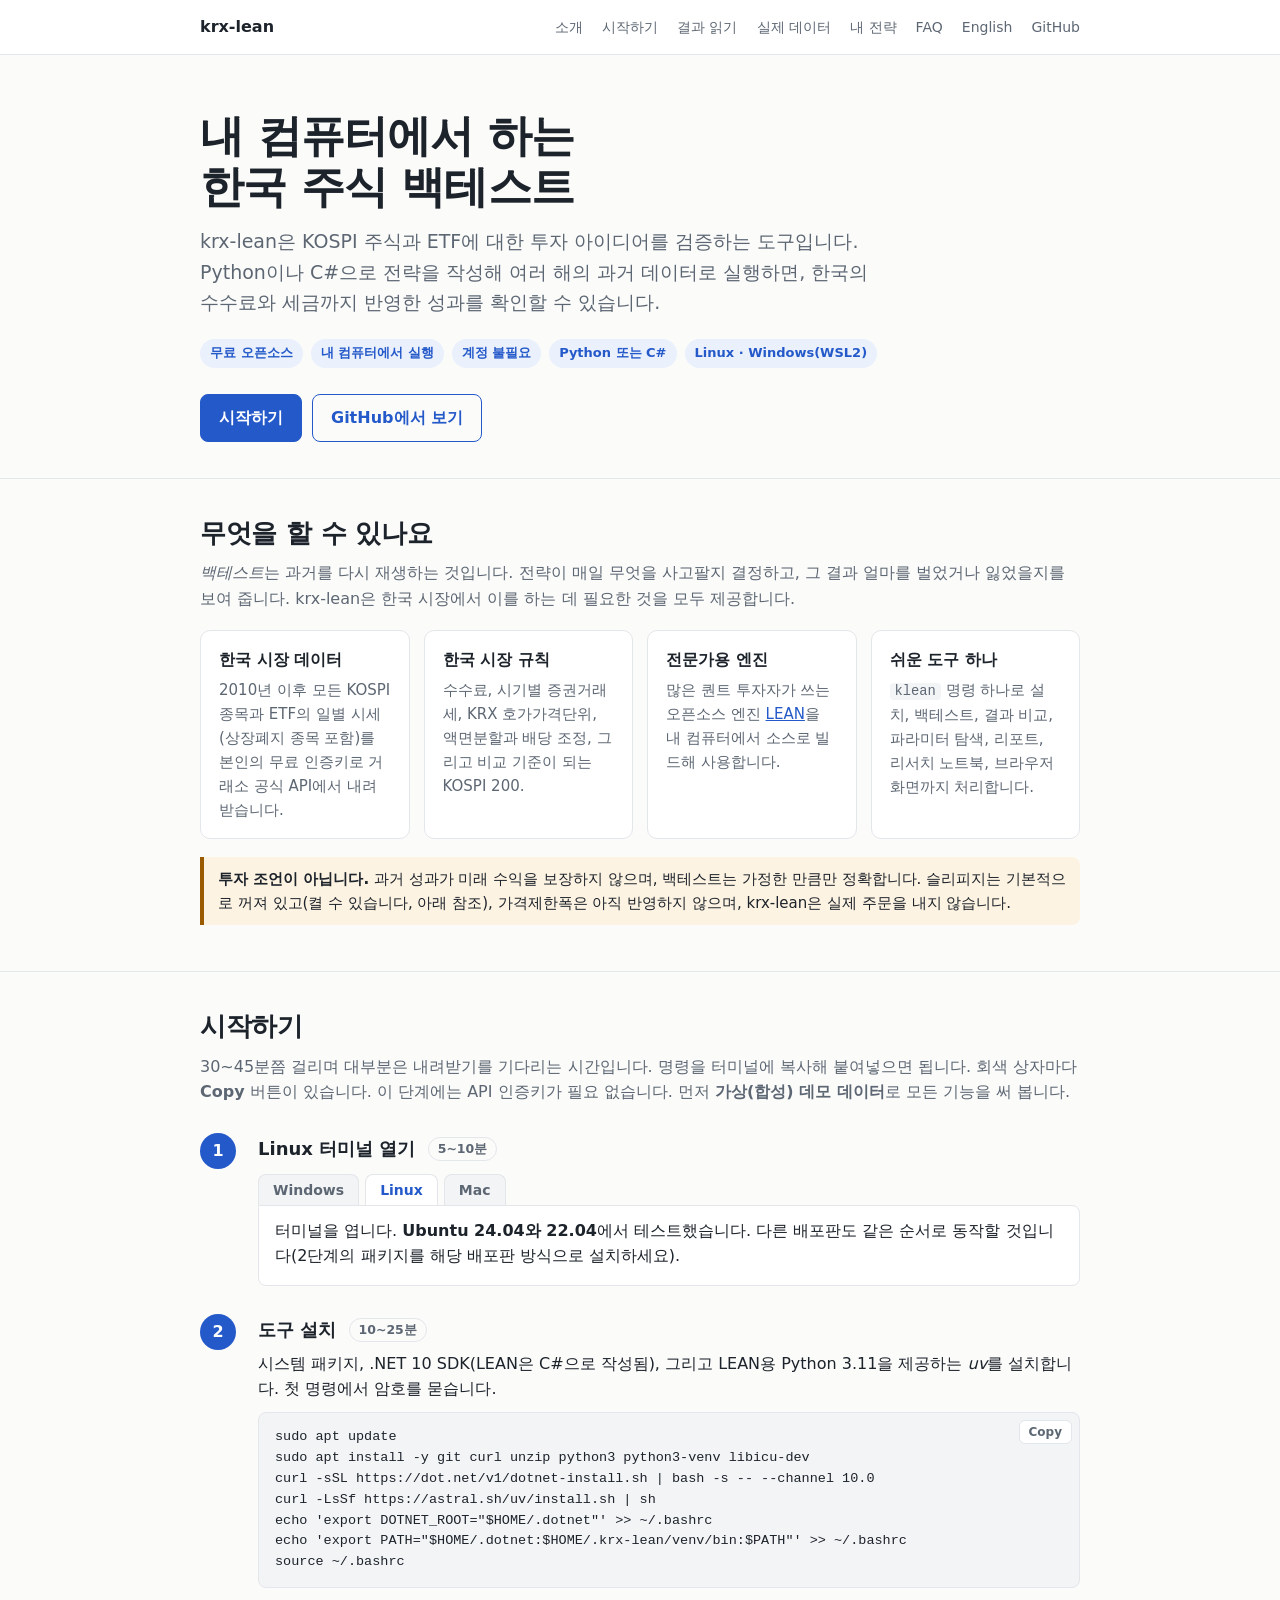
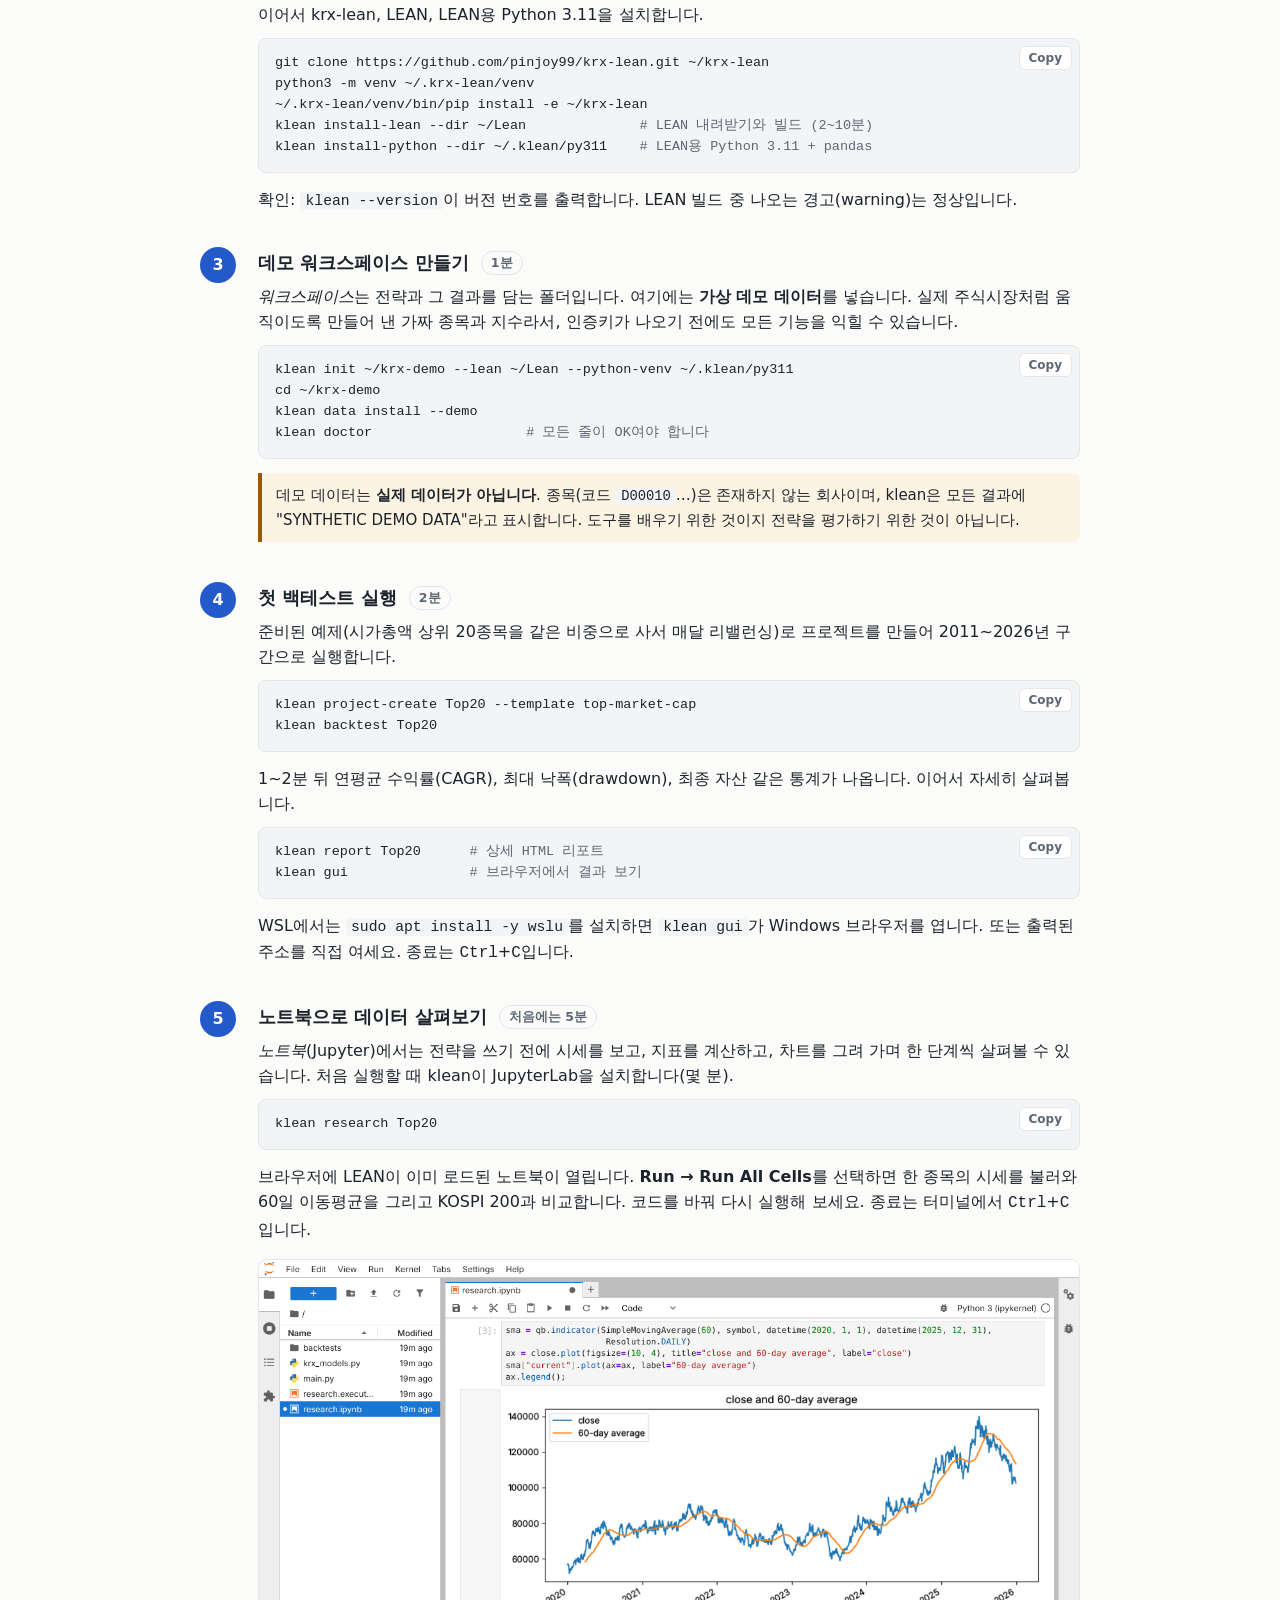
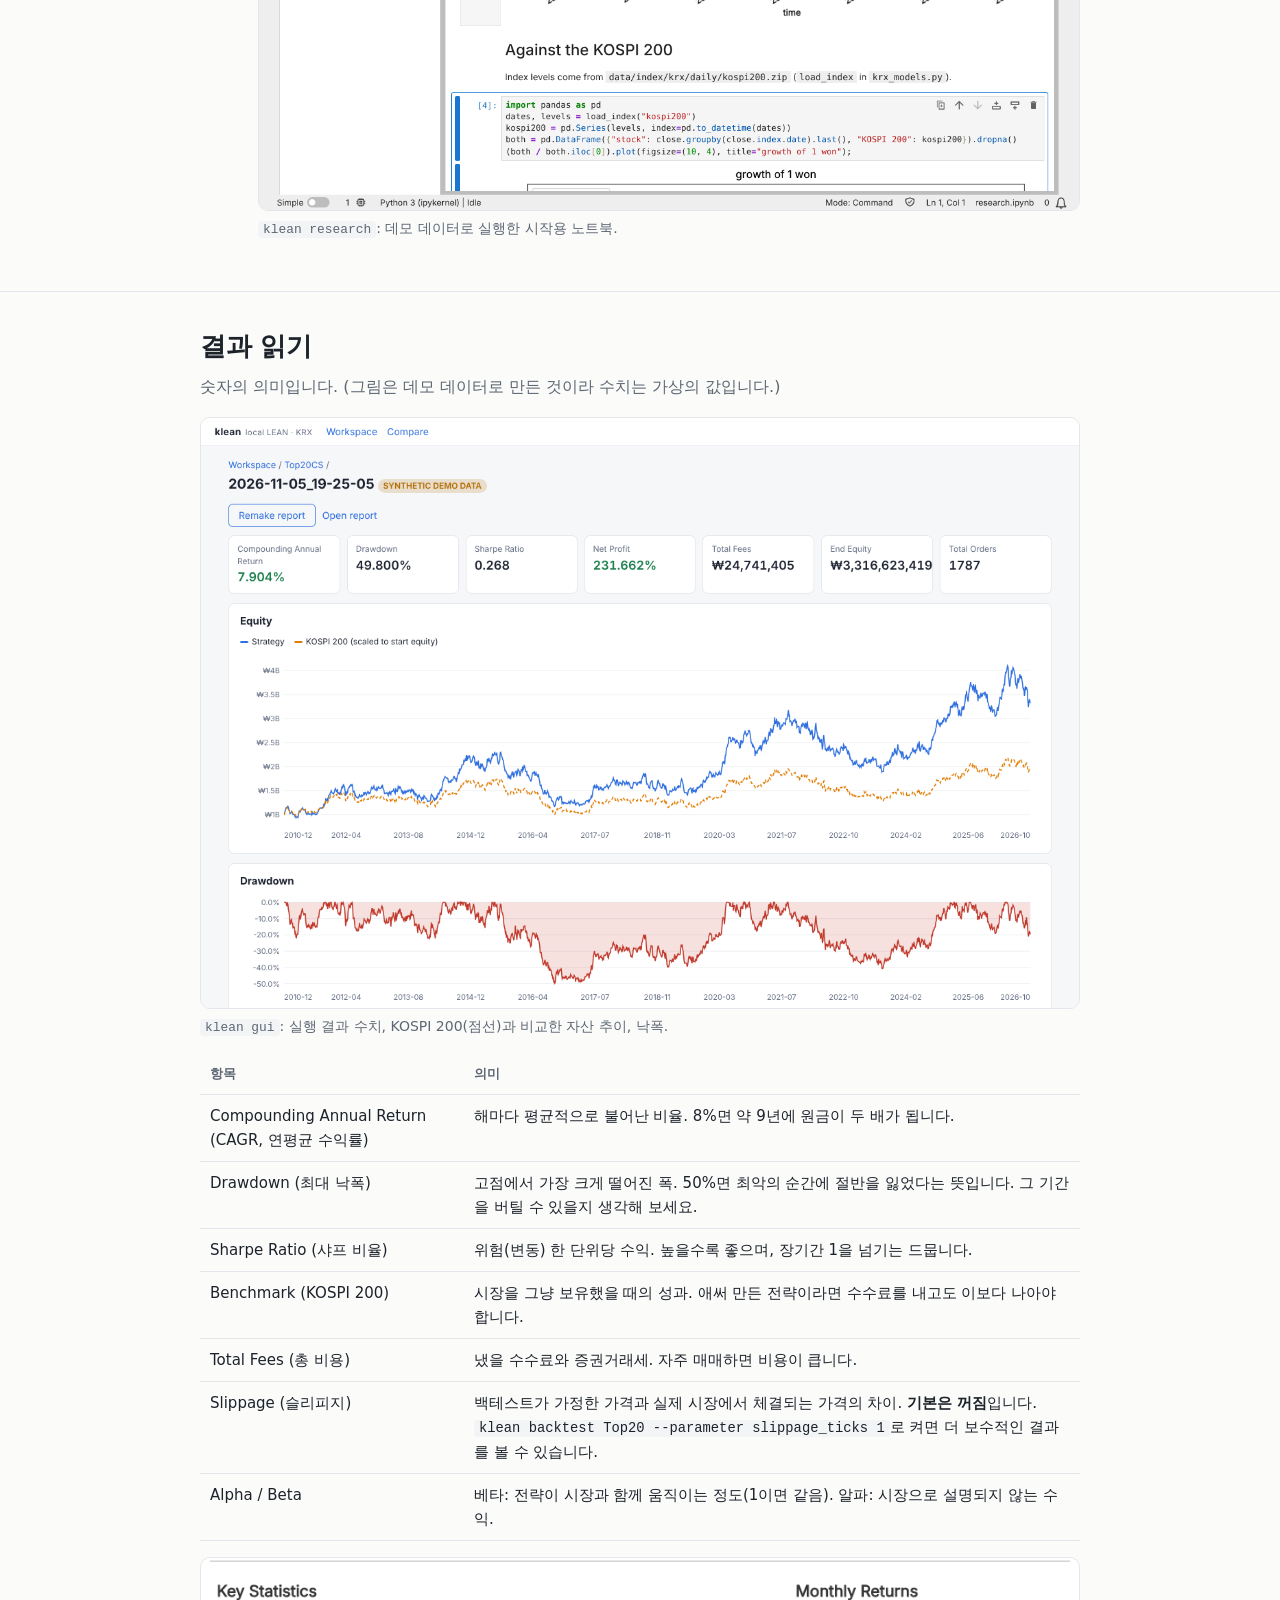
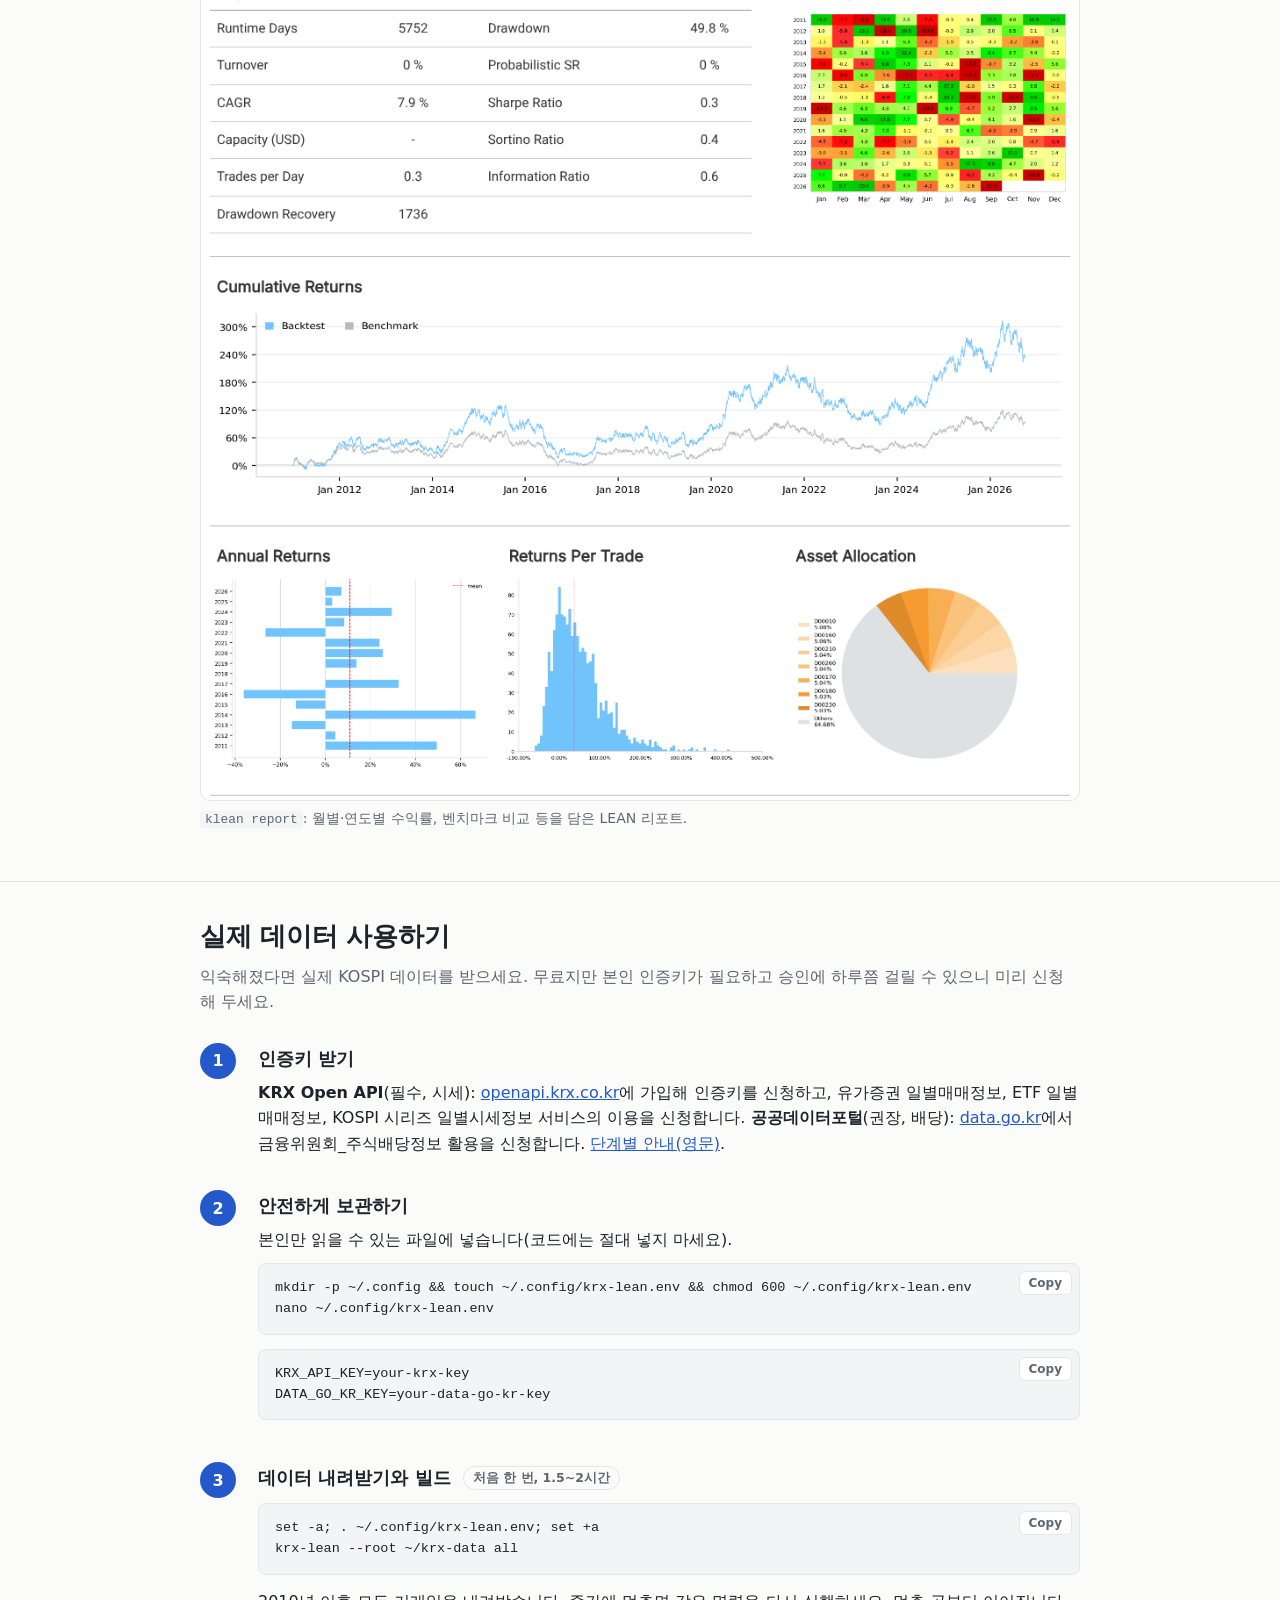
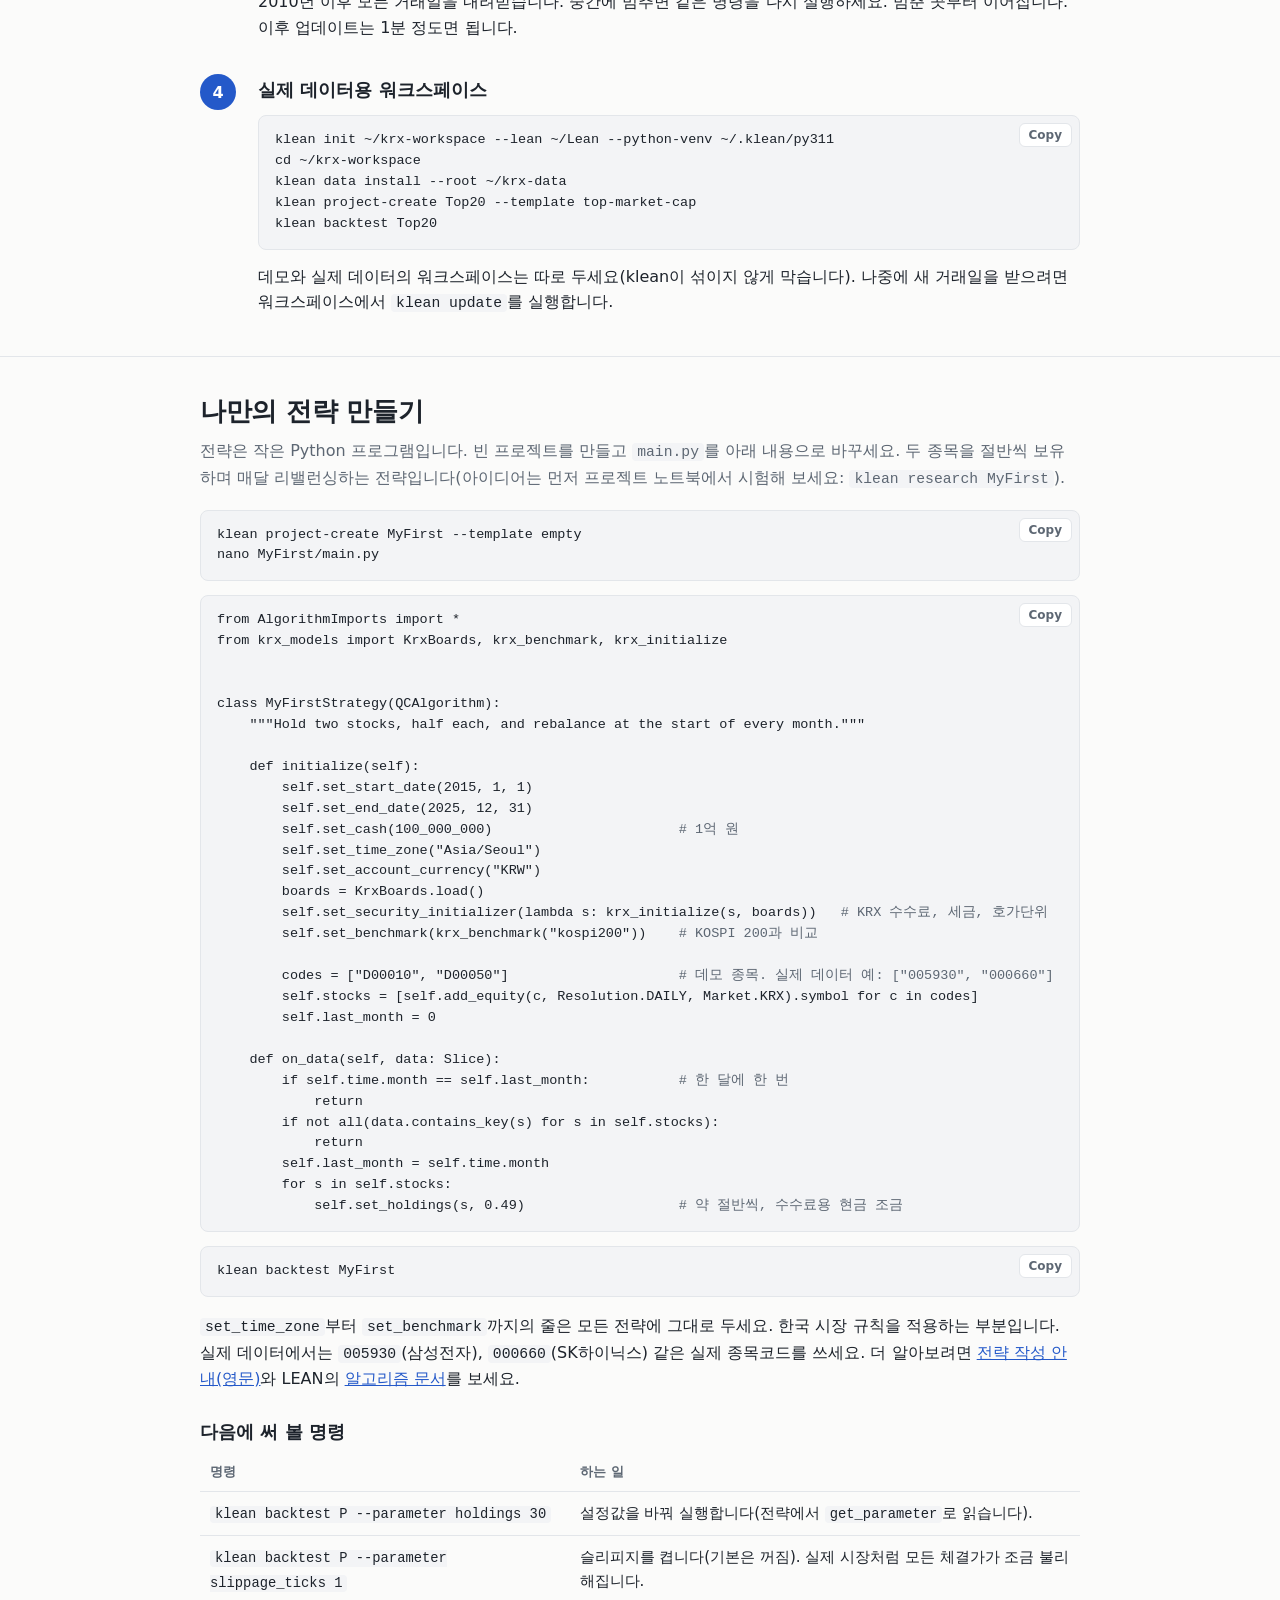
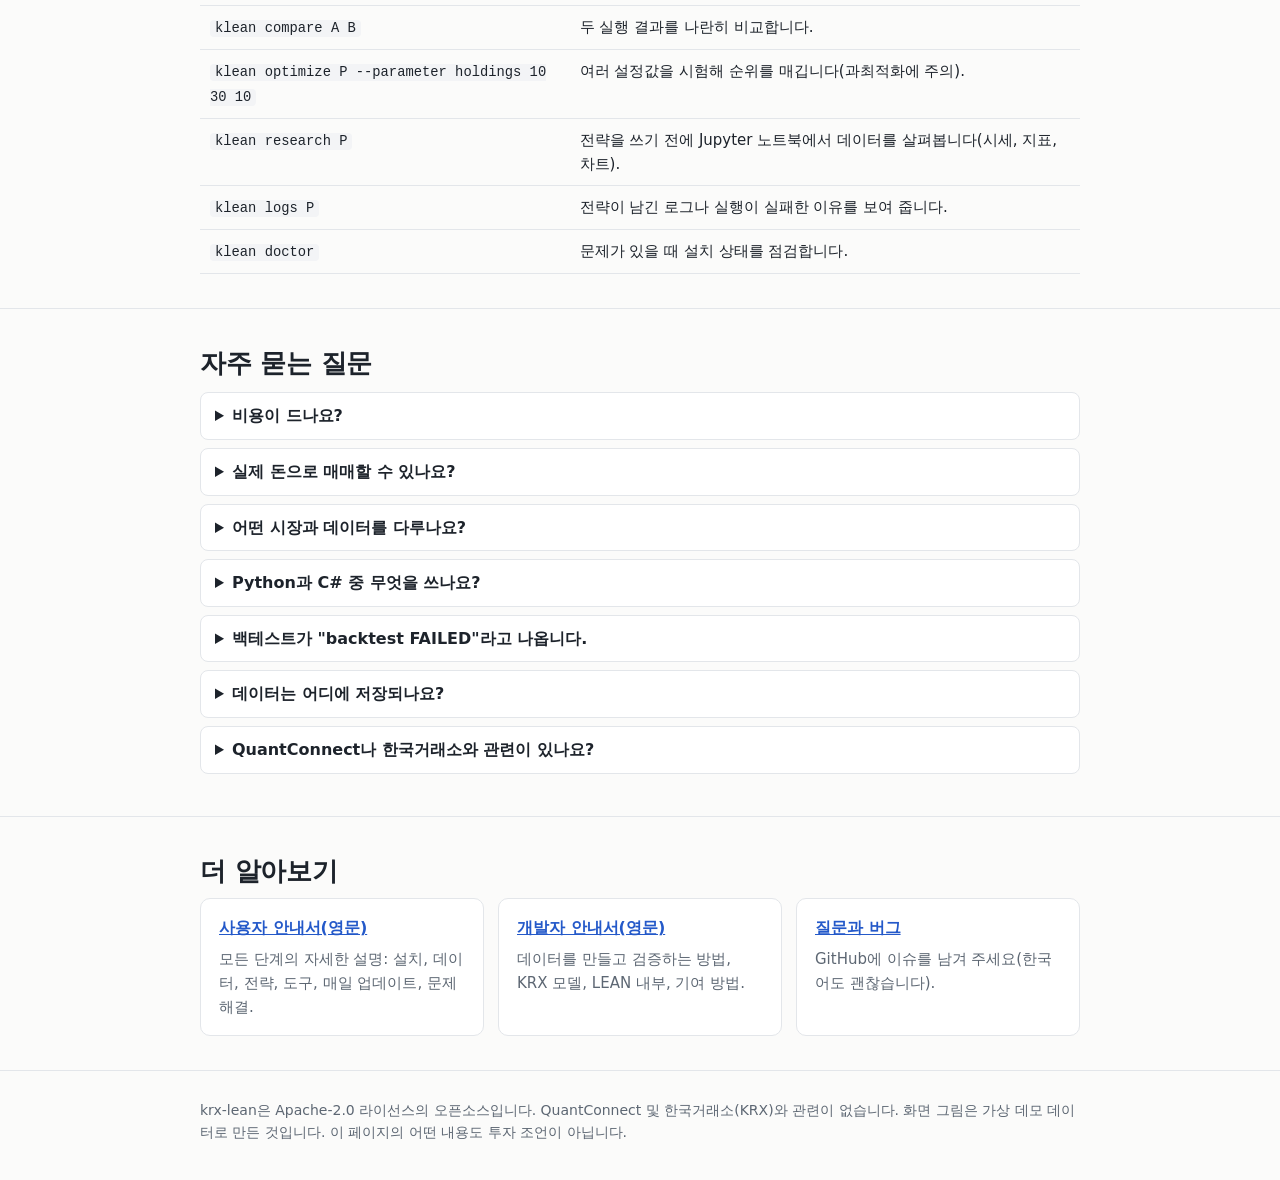
==== docs/ko/index.html @ d471e74b "0.0.8: macOS in CI, project files, Korean beginner page, docs - Tests resolve temp paths and don't r" ====
<!doctype html>
<html lang="ko">
<head>
<meta charset="utf-8">
<meta name="viewport" content="width=device-width, initial-scale=1">
<title>krx-lean · 내 컴퓨터에서 하는 한국 주식 백테스트</title>
<link rel="icon" href="data:image/svg+xml,%3Csvg xmlns='http://www.w3.org/2000/svg' viewBox='0 0 32 32'%3E%3Crect width='32' height='32' rx='7' fill='%232459c9'/%3E%3Cpath d='M7 22l6-7 5 4 7-9' stroke='white' stroke-width='3' fill='none' stroke-linecap='round' stroke-linejoin='round'/%3E%3C/svg%3E">
<meta name="description" content="krx-lean 초보자 안내: 오픈소스 LEAN 엔진으로 KOSPI 주식과 ETF 전략을 Python 또는 C#으로, 내 컴퓨터에서 무료로 백테스트합니다.">
<style>
:root {
  --bg: #fbfbfa; --panel: #ffffff; --ink: #1d232b; --muted: #5d6773; --line: #e3e6ea;
  --accent: #2459c9; --accent-soft: #eaf0fc; --code-bg: #f3f4f6; --warn: #9a5b00; --warn-soft: #fdf3e2;
  --good: #1a7f4b; --radius: 10px;
  --mono: ui-monospace, SFMono-Regular, Menlo, Consolas, "Liberation Mono", monospace;
}
@media (prefers-color-scheme: dark) {
  :root {
    --bg: #14171b; --panel: #1b1f24; --ink: #e6e9ed; --muted: #a0a9b4; --line: #2c323a;
    --accent: #7aa2ff; --accent-soft: #1e2a42; --code-bg: #20252c; --warn: #f0b350; --warn-soft: #2e2618;
    --good: #4cc38a;
  }
}
* { box-sizing: border-box; }
html { scroll-behavior: smooth; }
body { margin: 0; background: var(--bg); color: var(--ink);
  font: 16px/1.6 system-ui, -apple-system, "Segoe UI", Roboto, "Noto Sans KR", sans-serif; }
a { color: var(--accent); }
.wrap { max-width: 920px; margin: 0 auto; padding: 0 20px; }
header.top { border-bottom: 1px solid var(--line); background: var(--panel); position: sticky; top: 0; z-index: 5; }
header.top .wrap { display: flex; align-items: center; gap: 18px; height: 54px; overflow-x: auto; white-space: nowrap; }
header.top .brand { font-weight: 700; margin-right: auto; text-decoration: none; color: var(--ink); }
header.top nav a { color: var(--muted); text-decoration: none; font-size: 14px; margin-left: 14px; }
header.top nav a:hover { color: var(--accent); }
.hero { padding-top: 56px; padding-bottom: 36px; }
.hero h1 { font-size: clamp(30px, 5vw, 44px); line-height: 1.15; margin: 0 0 14px; letter-spacing: -0.02em; }
.hero p.lead { font-size: 19px; color: var(--muted); max-width: 680px; margin: 0 0 22px; }
.pills { display: flex; flex-wrap: wrap; gap: 8px; margin-bottom: 26px; }
.pill { font-size: 13px; padding: 4px 10px; border-radius: 999px; background: var(--accent-soft); color: var(--accent); font-weight: 600; }
.btns { display: flex; flex-wrap: wrap; gap: 10px; }
.btn { display: inline-block; padding: 10px 18px; border-radius: 8px; font-weight: 600; text-decoration: none; border: 1px solid var(--accent); }
.btn.primary { background: var(--accent); color: #fff; }
.btn.secondary { color: var(--accent); background: transparent; }
section { padding: 34px 0; border-top: 1px solid var(--line); }
section, .hero { scroll-margin-top: 60px; }
h2 { font-size: 26px; margin: 0 0 6px; letter-spacing: -0.01em; }
h3 { font-size: 18px; margin: 26px 0 6px; }
.sub { color: var(--muted); margin: 0 0 18px; }
.grid { display: grid; grid-template-columns: repeat(auto-fit, minmax(200px, 1fr)); gap: 14px; }
.card { background: var(--panel); border: 1px solid var(--line); border-radius: var(--radius); padding: 16px 18px; }
.card h3 { margin: 0 0 6px; font-size: 16px; }
.card p { margin: 0; color: var(--muted); font-size: 15px; }
.step { display: grid; grid-template-columns: 44px 1fr; gap: 14px; margin-top: 26px; }
.step .num { width: 36px; height: 36px; border-radius: 50%; background: var(--accent); color: #fff; font-weight: 700;
  display: grid; place-items: center; margin-top: 2px; }
.step > div { min-width: 0; }
.step h3 { margin: 4px 0 6px; }
.step p { margin: 6px 0; }
.code { position: relative; margin: 10px 0 14px; }
pre { margin: 0; background: var(--code-bg); border: 1px solid var(--line); border-radius: 8px; padding: 14px 16px;
  overflow-x: auto; font: 13.5px/1.55 var(--mono); }
code { font-family: var(--mono); font-size: 0.92em; background: var(--code-bg); padding: 1px 5px; border-radius: 4px; }
pre code { background: none; padding: 0; font-size: inherit; }
pre .c { color: var(--muted); }
.copy { position: absolute; top: 8px; right: 8px; font: 600 12px system-ui, sans-serif; padding: 4px 9px; border-radius: 6px;
  border: 1px solid var(--line); background: var(--panel); color: var(--muted); cursor: pointer; }
.copy:hover { color: var(--accent); border-color: var(--accent); }
.note { border-left: 4px solid var(--accent); background: var(--accent-soft); padding: 10px 14px; border-radius: 0 8px 8px 0; margin: 12px 0; font-size: 15px; }
.note.warn { border-color: var(--warn); background: var(--warn-soft); }
.time { display: inline-block; font-size: 12.5px; font-weight: 600; color: var(--muted); border: 1px solid var(--line);
  border-radius: 999px; padding: 1px 9px; margin-left: 6px; vertical-align: 2px; }
figure { margin: 16px 0; }
figure img { width: 100%; height: auto; border: 1px solid var(--line); border-radius: var(--radius); display: block; background: #fff; }
figcaption { color: var(--muted); font-size: 14px; margin-top: 6px; }
table { width: 100%; border-collapse: collapse; font-size: 15px; }
td code { overflow-wrap: anywhere; }
th, td { text-align: left; padding: 9px 10px; border-bottom: 1px solid var(--line); vertical-align: top; }
th { color: var(--muted); font-weight: 600; font-size: 13px; text-transform: uppercase; letter-spacing: 0.03em; }
details { background: var(--panel); border: 1px solid var(--line); border-radius: 8px; padding: 10px 14px; margin: 8px 0; }
details summary { cursor: pointer; font-weight: 600; }
details p { margin: 8px 0 2px; color: var(--muted); }
.tabs { display: flex; gap: 6px; margin: 10px 0 0; flex-wrap: wrap; }
.tabs button { font: 600 14px system-ui, sans-serif; padding: 7px 14px; border-radius: 8px 8px 0 0; border: 1px solid var(--line);
  border-bottom: none; background: var(--code-bg); color: var(--muted); cursor: pointer; }
.tabs button[aria-selected="true"] { background: var(--panel); color: var(--accent); }
.tabpanel { border: 1px solid var(--line); border-radius: 0 8px 8px 8px; background: var(--panel); padding: 6px 16px 10px; }
.tabpanel[hidden] { display: none; }
footer { border-top: 1px solid var(--line); padding: 28px 0 40px; color: var(--muted); font-size: 14px; }
@media (max-width: 560px) {
  .step { grid-template-columns: 1fr; gap: 4px; }
  header.top nav a { margin-left: 8px; }
}
</style>
</head>
<body>

<header class="top">
  <div class="wrap">
    <a class="brand" href="#">krx-lean</a>
    <nav>
      <a href="#what">소개</a>
      <a href="#start">시작하기</a>
      <a href="#results">결과 읽기</a>
      <a href="#real-data">실제 데이터</a>
      <a href="#strategy">내 전략</a>
      <a href="#faq">FAQ</a>
      <a href="../" lang="en">English</a>
      <a href="https://github.com/pinjoy99/krx-lean">GitHub</a>
    </nav>
  </div>
</header>

<main>
<div class="hero wrap">
  <h1>내 컴퓨터에서 하는<br>한국 주식 백테스트</h1>
  <p class="lead">krx-lean은 KOSPI 주식과 ETF에 대한 투자 아이디어를 검증하는 도구입니다. Python이나 C#으로 전략을
    작성해 여러 해의 과거 데이터로 실행하면, 한국의 수수료와 세금까지 반영한 성과를 확인할 수 있습니다.</p>
  <div class="pills">
    <span class="pill">무료 오픈소스</span>
    <span class="pill">내 컴퓨터에서 실행</span>
    <span class="pill">계정 불필요</span>
    <span class="pill">Python 또는 C#</span>
    <span class="pill">Linux · Windows(WSL2)</span>
  </div>
  <div class="btns">
    <a class="btn primary" href="#start">시작하기</a>
    <a class="btn secondary" href="https://github.com/pinjoy99/krx-lean">GitHub에서 보기</a>
  </div>
</div>

<section id="what">
  <div class="wrap">
    <h2>무엇을 할 수 있나요</h2>
    <p class="sub"><em>백테스트</em>는 과거를 다시 재생하는 것입니다. 전략이 매일 무엇을 사고팔지 결정하고, 그 결과
      얼마를 벌었거나 잃었을지를 보여 줍니다. krx-lean은 한국 시장에서 이를 하는 데 필요한 것을 모두 제공합니다.</p>
    <div class="grid">
      <div class="card"><h3>한국 시장 데이터</h3><p>2010년 이후 모든 KOSPI 종목과 ETF의 일별 시세(상장폐지 종목 포함)를
        본인의 무료 인증키로 거래소 공식 API에서 내려받습니다.</p></div>
      <div class="card"><h3>한국 시장 규칙</h3><p>수수료, 시기별 증권거래세, KRX 호가가격단위, 액면분할과 배당 조정,
        그리고 비교 기준이 되는 KOSPI 200.</p></div>
      <div class="card"><h3>전문가용 엔진</h3><p>많은 퀀트 투자자가 쓰는 오픈소스 엔진
        <a href="https://github.com/QuantConnect/Lean">LEAN</a>을 내 컴퓨터에서 소스로 빌드해 사용합니다.</p></div>
      <div class="card"><h3>쉬운 도구 하나</h3><p><code>klean</code> 명령 하나로 설치, 백테스트, 결과 비교, 파라미터 탐색,
        리포트, 리서치 노트북, 브라우저 화면까지 처리합니다.</p></div>
    </div>
    <div class="note warn" style="margin-top:18px"><strong>투자 조언이 아닙니다.</strong> 과거 성과가 미래 수익을
      보장하지 않으며, 백테스트는 가정한 만큼만 정확합니다. 슬리피지는 기본적으로 꺼져 있고(켤 수 있습니다, 아래 참조),
      가격제한폭은 아직 반영하지 않으며, krx-lean은 실제 주문을 내지 않습니다.</div>
  </div>
</section>

<section id="start">
  <div class="wrap">
    <h2>시작하기</h2>
    <p class="sub">30~45분쯤 걸리며 대부분은 내려받기를 기다리는 시간입니다. 명령을 터미널에 복사해 붙여넣으면 됩니다.
      회색 상자마다 <strong>Copy</strong> 버튼이 있습니다. 이 단계에는 API 인증키가 필요 없습니다. 먼저
      <strong>가상(합성) 데모 데이터</strong>로 모든 기능을 써 봅니다.</p>

    <div class="step">
      <div class="num">1</div>
      <div>
        <h3>Linux 터미널 열기 <span class="time">5~10분</span></h3>
        <div class="tabs" role="tablist">
          <button role="tab" aria-selected="true" aria-controls="tab-win" id="b-win">Windows</button>
          <button role="tab" aria-selected="false" aria-controls="tab-linux" id="b-linux">Linux</button>
          <button role="tab" aria-selected="false" aria-controls="tab-mac" id="b-mac">Mac</button>
        </div>
        <div class="tabpanel" role="tabpanel" id="tab-win" aria-labelledby="b-win">
          <p>krx-lean은 Linux에서 실행됩니다. Windows 10/11은 <strong>WSL2</strong>로 Windows 안에서 Linux를 실행할 수
            있습니다. <em>PowerShell을 관리자 권한으로</em> 열고(시작 버튼 우클릭 → 터미널(관리자)) 다음을 실행하세요.</p>
          <div class="code"><pre><code>wsl --install -d Ubuntu-24.04</code></pre></div>
          <p>안내에 따라 다시 시작한 뒤 시작 메뉴에서 <strong>Ubuntu</strong>를 열어 사용자 이름과 암호를 정합니다. 이
            창이 아래 모든 단계에서 쓰는 터미널입니다. 파일은 Ubuntu의 홈 폴더(<code>~</code>)에 두세요.
            <code>/mnt/c</code> 아래는 훨씬 느립니다.</p>
        </div>
        <div class="tabpanel" role="tabpanel" id="tab-linux" aria-labelledby="b-linux" hidden>
          <p>터미널을 엽니다. <strong>Ubuntu 24.04와 22.04</strong>에서 테스트했습니다. 다른 배포판도 같은 순서로
            동작할 것입니다(2단계의 패키지를 해당 배포판 방식으로 설치하세요).</p>
        </div>
        <div class="tabpanel" role="tabpanel" id="tab-mac" aria-labelledby="b-mac" hidden>
          <p>Apple Silicon macOS는 <strong>실험적</strong>입니다. 자동 검사는 통과하지만 사람이 직접 따라 해 보지는
            않았습니다. 2단계 대신
            <a href="https://github.com/pinjoy99/krx-lean/blob/main/docs/user/1-install.md#macos">macOS 설치 순서(영문)</a>를
            따른 뒤 3단계부터 이어 가세요. 검증된 환경이 필요하면 Linux나 WSL2가 있는 Windows PC를 이용하세요.</p>
        </div>
      </div>
    </div>

    <div class="step">
      <div class="num">2</div>
      <div>
        <h3>도구 설치 <span class="time">10~25분</span></h3>
        <p>시스템 패키지, .NET 10 SDK(LEAN은 C#으로 작성됨), 그리고 LEAN용 Python 3.11을 제공하는 <em>uv</em>를
          설치합니다. 첫 명령에서 암호를 묻습니다.</p>
        <div class="code"><pre><code>sudo apt update
sudo apt install -y git curl unzip python3 python3-venv libicu-dev
curl -sSL https://dot.net/v1/dotnet-install.sh | bash -s -- --channel 10.0
curl -LsSf https://astral.sh/uv/install.sh | sh
echo 'export DOTNET_ROOT="$HOME/.dotnet"' &gt;&gt; ~/.bashrc
echo 'export PATH="$HOME/.dotnet:$HOME/.krx-lean/venv/bin:$PATH"' &gt;&gt; ~/.bashrc
source ~/.bashrc</code></pre></div>
        <p>이어서 krx-lean, LEAN, LEAN용 Python 3.11을 설치합니다.</p>
        <div class="code"><pre><code>git clone https://github.com/pinjoy99/krx-lean.git ~/krx-lean
python3 -m venv ~/.krx-lean/venv
~/.krx-lean/venv/bin/pip install -e ~/krx-lean
klean install-lean --dir ~/Lean              <span class="c"># LEAN 내려받기와 빌드 (2~10분)</span>
klean install-python --dir ~/.klean/py311    <span class="c"># LEAN용 Python 3.11 + pandas</span></code></pre></div>
        <p>확인: <code>klean --version</code>이 버전 번호를 출력합니다. LEAN 빌드 중 나오는 경고(warning)는 정상입니다.</p>
      </div>
    </div>

    <div class="step">
      <div class="num">3</div>
      <div>
        <h3>데모 워크스페이스 만들기 <span class="time">1분</span></h3>
        <p><em>워크스페이스</em>는 전략과 그 결과를 담는 폴더입니다. 여기에는 <strong>가상 데모 데이터</strong>를
          넣습니다. 실제 주식시장처럼 움직이도록 만들어 낸 가짜 종목과 지수라서, 인증키가 나오기 전에도 모든 기능을
          익힐 수 있습니다.</p>
        <div class="code"><pre><code>klean init ~/krx-demo --lean ~/Lean --python-venv ~/.klean/py311
cd ~/krx-demo
klean data install --demo
klean doctor                   <span class="c"># 모든 줄이 OK여야 합니다</span></code></pre></div>
        <div class="note warn">데모 데이터는 <strong>실제 데이터가 아닙니다</strong>. 종목(코드 <code>D00010</code>…)은
          존재하지 않는 회사이며, klean은 모든 결과에 "SYNTHETIC DEMO DATA"라고 표시합니다. 도구를 배우기 위한
          것이지 전략을 평가하기 위한 것이 아닙니다.</div>
      </div>
    </div>

    <div class="step">
      <div class="num">4</div>
      <div>
        <h3>첫 백테스트 실행 <span class="time">2분</span></h3>
        <p>준비된 예제(시가총액 상위 20종목을 같은 비중으로 사서 매달 리밸런싱)로 프로젝트를 만들어 2011~2026년
          구간으로 실행합니다.</p>
        <div class="code"><pre><code>klean project-create Top20 --template top-market-cap
klean backtest Top20</code></pre></div>
        <p>1~2분 뒤 연평균 수익률(CAGR), 최대 낙폭(drawdown), 최종 자산 같은 통계가 나옵니다. 이어서 자세히 살펴봅니다.</p>
        <div class="code"><pre><code>klean report Top20      <span class="c"># 상세 HTML 리포트</span>
klean gui               <span class="c"># 브라우저에서 결과 보기</span></code></pre></div>
        <p>WSL에서는 <code>sudo apt install -y wslu</code>를 설치하면 <code>klean gui</code>가 Windows 브라우저를 엽니다.
          또는 출력된 주소를 직접 여세요. 종료는 <kbd>Ctrl</kbd>+<kbd>C</kbd>입니다.</p>
      </div>
    </div>

    <div class="step">
      <div class="num">5</div>
      <div>
        <h3>노트북으로 데이터 살펴보기 <span class="time">처음에는 5분</span></h3>
        <p><em>노트북</em>(Jupyter)에서는 전략을 쓰기 전에 시세를 보고, 지표를 계산하고, 차트를 그려 가며 한 단계씩
          살펴볼 수 있습니다. 처음 실행할 때 klean이 JupyterLab을 설치합니다(몇 분).</p>
        <div class="code"><pre><code>klean research Top20</code></pre></div>
        <p>브라우저에 LEAN이 이미 로드된 노트북이 열립니다. <strong>Run → Run All Cells</strong>를 선택하면 한 종목의
          시세를 불러와 60일 이동평균을 그리고 KOSPI 200과 비교합니다. 코드를 바꿔 다시 실행해 보세요. 종료는
          터미널에서 <kbd>Ctrl</kbd>+<kbd>C</kbd>입니다.</p>
        <figure>
          <img src="../assets/research.png" width="1280" height="860" loading="lazy"
               alt="시작용 리서치 노트북이 열린 JupyterLab: 한 종목의 일별 시세와 60일 이동평균을 불러오는 코드와 그 차트">
          <figcaption><code>klean research</code>: 데모 데이터로 실행한 시작용 노트북.</figcaption>
        </figure>
      </div>
    </div>
  </div>
</section>

<section id="results">
  <div class="wrap">
    <h2>결과 읽기</h2>
    <p class="sub">숫자의 의미입니다. (그림은 데모 데이터로 만든 것이라 수치는 가상의 값입니다.)</p>
    <figure>
      <img src="../assets/gui-run.png" width="1280" height="860" loading="lazy"
           alt="klean의 브라우저 화면: 요약 수치, KOSPI 200과 비교한 전략의 자산 곡선, 낙폭 차트">
      <figcaption><code>klean gui</code>: 실행 결과 수치, KOSPI 200(점선)과 비교한 자산 추이, 낙폭.</figcaption>
    </figure>
    <table>
      <tr><th style="width:30%">항목</th><th>의미</th></tr>
      <tr><td>Compounding Annual Return (CAGR, 연평균 수익률)</td><td>해마다 평균적으로 불어난 비율. 8%면 약 9년에 원금이 두 배가 됩니다.</td></tr>
      <tr><td>Drawdown (최대 낙폭)</td><td>고점에서 가장 크게 떨어진 폭. 50%면 최악의 순간에 절반을 잃었다는 뜻입니다. 그 기간을 버틸 수 있을지 생각해 보세요.</td></tr>
      <tr><td>Sharpe Ratio (샤프 비율)</td><td>위험(변동) 한 단위당 수익. 높을수록 좋으며, 장기간 1을 넘기는 드뭅니다.</td></tr>
      <tr><td>Benchmark (KOSPI 200)</td><td>시장을 그냥 보유했을 때의 성과. 애써 만든 전략이라면 수수료를 내고도 이보다 나아야 합니다.</td></tr>
      <tr><td>Total Fees (총 비용)</td><td>냈을 수수료와 증권거래세. 자주 매매하면 비용이 큽니다.</td></tr>
      <tr><td>Slippage (슬리피지)</td><td>백테스트가 가정한 가격과 실제 시장에서 체결되는 가격의 차이. <strong>기본은 꺼짐</strong>입니다. <code>klean backtest Top20 --parameter slippage_ticks 1</code>로 켜면 더 보수적인 결과를 볼 수 있습니다.</td></tr>
      <tr><td>Alpha / Beta</td><td>베타: 전략이 시장과 함께 움직이는 정도(1이면 같음). 알파: 시장으로 설명되지 않는 수익.</td></tr>
    </table>
    <figure>
      <img src="../assets/report.png" width="1000" height="960" loading="lazy"
           alt="LEAN 전략 리포트의 한 쪽: 주요 통계, 월별 수익률 히트맵, 벤치마크 대비 누적 수익률, 연도별 수익률, 거래별 수익률, 자산 배분">
      <figcaption><code>klean report</code>: 월별·연도별 수익률, 벤치마크 비교 등을 담은 LEAN 리포트.</figcaption>
    </figure>
  </div>
</section>

<section id="real-data">
  <div class="wrap">
    <h2>실제 데이터 사용하기</h2>
    <p class="sub">익숙해졌다면 실제 KOSPI 데이터를 받으세요. 무료지만 본인 인증키가 필요하고 승인에 하루쯤 걸릴 수
      있으니 미리 신청해 두세요.</p>

    <div class="step">
      <div class="num">1</div>
      <div>
        <h3>인증키 받기</h3>
        <p><strong>KRX Open API</strong>(필수, 시세): <a href="https://openapi.krx.co.kr/">openapi.krx.co.kr</a>에
          가입해 인증키를 신청하고, 유가증권 일별매매정보, ETF 일별매매정보, KOSPI 시리즈 일별시세정보 서비스의
          이용을 신청합니다.
          <strong>공공데이터포털</strong>(권장, 배당): <a href="https://www.data.go.kr/data/15043284/openapi.do">data.go.kr</a>에서
          금융위원회_주식배당정보 활용을 신청합니다.
          <a href="https://github.com/pinjoy99/krx-lean/blob/main/docs/user/2-data.md">단계별 안내(영문)</a>.</p>
      </div>
    </div>
    <div class="step">
      <div class="num">2</div>
      <div>
        <h3>안전하게 보관하기</h3>
        <p>본인만 읽을 수 있는 파일에 넣습니다(코드에는 절대 넣지 마세요).</p>
        <div class="code"><pre><code>mkdir -p ~/.config &amp;&amp; touch ~/.config/krx-lean.env &amp;&amp; chmod 600 ~/.config/krx-lean.env
nano ~/.config/krx-lean.env</code></pre></div>
        <div class="code"><pre><code>KRX_API_KEY=your-krx-key
DATA_GO_KR_KEY=your-data-go-kr-key</code></pre></div>
      </div>
    </div>
    <div class="step">
      <div class="num">3</div>
      <div>
        <h3>데이터 내려받기와 빌드 <span class="time">처음 한 번, 1.5~2시간</span></h3>
        <div class="code"><pre><code>set -a; . ~/.config/krx-lean.env; set +a
krx-lean --root ~/krx-data all</code></pre></div>
        <p>2010년 이후 모든 거래일을 내려받습니다. 중간에 멈추면 같은 명령을 다시 실행하세요. 멈춘 곳부터 이어집니다.
          이후 업데이트는 1분 정도면 됩니다.</p>
      </div>
    </div>
    <div class="step">
      <div class="num">4</div>
      <div>
        <h3>실제 데이터용 워크스페이스</h3>
        <div class="code"><pre><code>klean init ~/krx-workspace --lean ~/Lean --python-venv ~/.klean/py311
cd ~/krx-workspace
klean data install --root ~/krx-data
klean project-create Top20 --template top-market-cap
klean backtest Top20</code></pre></div>
        <p>데모와 실제 데이터의 워크스페이스는 따로 두세요(klean이 섞이지 않게 막습니다). 나중에 새 거래일을
          받으려면 워크스페이스에서 <code>klean update</code>를 실행합니다.</p>
      </div>
    </div>
  </div>
</section>

<section id="strategy">
  <div class="wrap">
    <h2>나만의 전략 만들기</h2>
    <p class="sub">전략은 작은 Python 프로그램입니다. 빈 프로젝트를 만들고 <code>main.py</code>를 아래 내용으로
      바꾸세요. 두 종목을 절반씩 보유하며 매달 리밸런싱하는 전략입니다(아이디어는 먼저 프로젝트 노트북에서 시험해
      보세요: <code>klean research MyFirst</code>).</p>
    <div class="code"><pre><code>klean project-create MyFirst --template empty
nano MyFirst/main.py</code></pre></div>
    <div class="code"><pre><code>from AlgorithmImports import *
from krx_models import KrxBoards, krx_benchmark, krx_initialize


class MyFirstStrategy(QCAlgorithm):
    """Hold two stocks, half each, and rebalance at the start of every month."""

    def initialize(self):
        self.set_start_date(2015, 1, 1)
        self.set_end_date(2025, 12, 31)
        self.set_cash(100_000_000)                       <span class="c"># 1억 원</span>
        self.set_time_zone("Asia/Seoul")
        self.set_account_currency("KRW")
        boards = KrxBoards.load()
        self.set_security_initializer(lambda s: krx_initialize(s, boards))   <span class="c"># KRX 수수료, 세금, 호가단위</span>
        self.set_benchmark(krx_benchmark("kospi200"))    <span class="c"># KOSPI 200과 비교</span>

        codes = ["D00010", "D00050"]                     <span class="c"># 데모 종목. 실제 데이터 예: ["005930", "000660"]</span>
        self.stocks = [self.add_equity(c, Resolution.DAILY, Market.KRX).symbol for c in codes]
        self.last_month = 0

    def on_data(self, data: Slice):
        if self.time.month == self.last_month:           <span class="c"># 한 달에 한 번</span>
            return
        if not all(data.contains_key(s) for s in self.stocks):
            return
        self.last_month = self.time.month
        for s in self.stocks:
            self.set_holdings(s, 0.49)                   <span class="c"># 약 절반씩, 수수료용 현금 조금</span></code></pre></div>
    <div class="code"><pre><code>klean backtest MyFirst</code></pre></div>
    <p><code>set_time_zone</code>부터 <code>set_benchmark</code>까지의 줄은 모든 전략에 그대로 두세요. 한국 시장 규칙을
      적용하는 부분입니다. 실제 데이터에서는 <code>005930</code>(삼성전자), <code>000660</code>(SK하이닉스) 같은 실제
      종목코드를 쓰세요. 더 알아보려면
      <a href="https://github.com/pinjoy99/krx-lean/blob/main/docs/user/4-strategies.md">전략 작성 안내(영문)</a>와
      LEAN의 <a href="https://www.quantconnect.com/docs/v2/writing-algorithms">알고리즘 문서</a>를 보세요.</p>

    <h3>다음에 써 볼 명령</h3>
    <table>
      <tr><th style="width:42%">명령</th><th>하는 일</th></tr>
      <tr><td><code>klean backtest P --parameter holdings 30</code></td><td>설정값을 바꿔 실행합니다(전략에서 <code>get_parameter</code>로 읽습니다).</td></tr>
      <tr><td><code>klean backtest P --parameter slippage_ticks 1</code></td><td>슬리피지를 켭니다(기본은 꺼짐). 실제 시장처럼 모든 체결가가 조금 불리해집니다.</td></tr>
      <tr><td><code>klean compare A B</code></td><td>두 실행 결과를 나란히 비교합니다.</td></tr>
      <tr><td><code>klean optimize P --parameter holdings 10 30 10</code></td><td>여러 설정값을 시험해 순위를 매깁니다(과최적화에 주의).</td></tr>
      <tr><td><code>klean research P</code></td><td>전략을 쓰기 전에 Jupyter 노트북에서 데이터를 살펴봅니다(시세, 지표, 차트).</td></tr>
      <tr><td><code>klean logs P</code></td><td>전략이 남긴 로그나 실행이 실패한 이유를 보여 줍니다.</td></tr>
      <tr><td><code>klean doctor</code></td><td>문제가 있을 때 설치 상태를 점검합니다.</td></tr>
    </table>
  </div>
</section>

<section id="faq">
  <div class="wrap">
    <h2>자주 묻는 질문</h2>
    <details><summary>비용이 드나요?</summary>
      <p>아니요. krx-lean, LEAN, 데이터 API 모두 무료입니다. QuantConnect 계정이나 구독도 필요 없습니다.</p></details>
    <details><summary>실제 돈으로 매매할 수 있나요?</summary>
      <p>아직은 아닙니다. 과거 데이터로 전략을 검증하기만 합니다. 증권사와는 전혀 연결되지 않습니다.</p></details>
    <details><summary>어떤 시장과 데이터를 다루나요?</summary>
      <p>KOSPI 주식과 ETF의 2010년 이후 일별 시세입니다. KOSDAQ, KONEX, 장중(분 단위) 데이터는 아직 다루지 않습니다.</p></details>
    <details><summary>Python과 C# 중 무엇을 쓰나요?</summary>
      <p>어느 쪽이든 결과는 같습니다. Python이 시작하기 쉽고, C#은 몇 배 빨라서 긴 기간의 테스트나 최적화에 유리합니다.</p></details>
    <details><summary>백테스트가 "backtest FAILED"라고 나옵니다.</summary>
      <p>klean이 바로 아래에 전략에서 난 오류를 줄 번호와 함께 보여 줍니다. 그 줄을 고쳐 다시 실행하세요.
        <code>klean logs PROJECT --console</code>은 LEAN의 전체 출력을 보여 주며,
        <a href="https://github.com/pinjoy99/krx-lean/blob/main/docs/user/7-troubleshooting.md">문제 해결 안내(영문)</a>에
        자주 나오는 메시지가 정리되어 있습니다.</p></details>
    <details><summary>데이터는 어디에 저장되나요?</summary>
      <p>내 컴퓨터에만 저장됩니다. 내려받은 데이터는 <code>~/krx-data</code>에, 전략과 결과는 워크스페이스에 있습니다.
        내려받은 데이터는 각 제공처의 이용약관을 따르므로 공유하거나 공개하지 마세요.</p></details>
    <details><summary>QuantConnect나 한국거래소와 관련이 있나요?</summary>
      <p>아니요. krx-lean은 LEAN(Apache-2.0)을 수정 없이 사용하는 독립적인 오픈소스 프로젝트입니다.</p></details>
  </div>
</section>

<section id="more">
  <div class="wrap">
    <h2>더 알아보기</h2>
    <div class="grid">
      <div class="card"><h3><a href="https://github.com/pinjoy99/krx-lean/tree/main/docs/user">사용자 안내서(영문)</a></h3>
        <p>모든 단계의 자세한 설명: 설치, 데이터, 전략, 도구, 매일 업데이트, 문제 해결.</p></div>
      <div class="card"><h3><a href="https://github.com/pinjoy99/krx-lean/tree/main/docs/dev">개발자 안내서(영문)</a></h3>
        <p>데이터를 만들고 검증하는 방법, KRX 모델, LEAN 내부, 기여 방법.</p></div>
      <div class="card"><h3><a href="https://github.com/pinjoy99/krx-lean/issues">질문과 버그</a></h3>
        <p>GitHub에 이슈를 남겨 주세요(한국어도 괜찮습니다).</p></div>
    </div>
  </div>
</section>
</main>

<footer>
  <div class="wrap">
    krx-lean은 Apache-2.0 라이선스의 오픈소스입니다. QuantConnect 및 한국거래소(KRX)와 관련이 없습니다. 화면 그림은
    가상 데모 데이터로 만든 것입니다. 이 페이지의 어떤 내용도 투자 조언이 아닙니다.
  </div>
</footer>

<script>
// Copy buttons on code blocks
document.querySelectorAll(".code").forEach(box => {
  const btn = document.createElement("button");
  btn.className = "copy"; btn.type = "button"; btn.textContent = "Copy";
  btn.addEventListener("click", async () => {
    const text = box.querySelector("pre").innerText.replace(/\s+$/, "") + "\n";
    try { await navigator.clipboard.writeText(text); btn.textContent = "Copied"; }
    catch (e) { btn.textContent = "Select and copy"; }
    setTimeout(() => btn.textContent = "Copy", 1600);
  });
  box.appendChild(btn);
});
// Windows / Linux / Mac tabs
const tabs = [...document.querySelectorAll('[role="tab"]')];
tabs.forEach(tab => tab.addEventListener("click", () => {
  tabs.forEach(t => {
    const on = t === tab;
    t.setAttribute("aria-selected", on);
    document.getElementById(t.getAttribute("aria-controls")).hidden = !on;
  });
}));
if (/Linux/.test(navigator.userAgent) && !/Android/.test(navigator.userAgent)) tabs[1].click();
else if (/Mac/.test(navigator.platform || navigator.userAgent)) tabs[2].click();
</script>
</body>
</html>
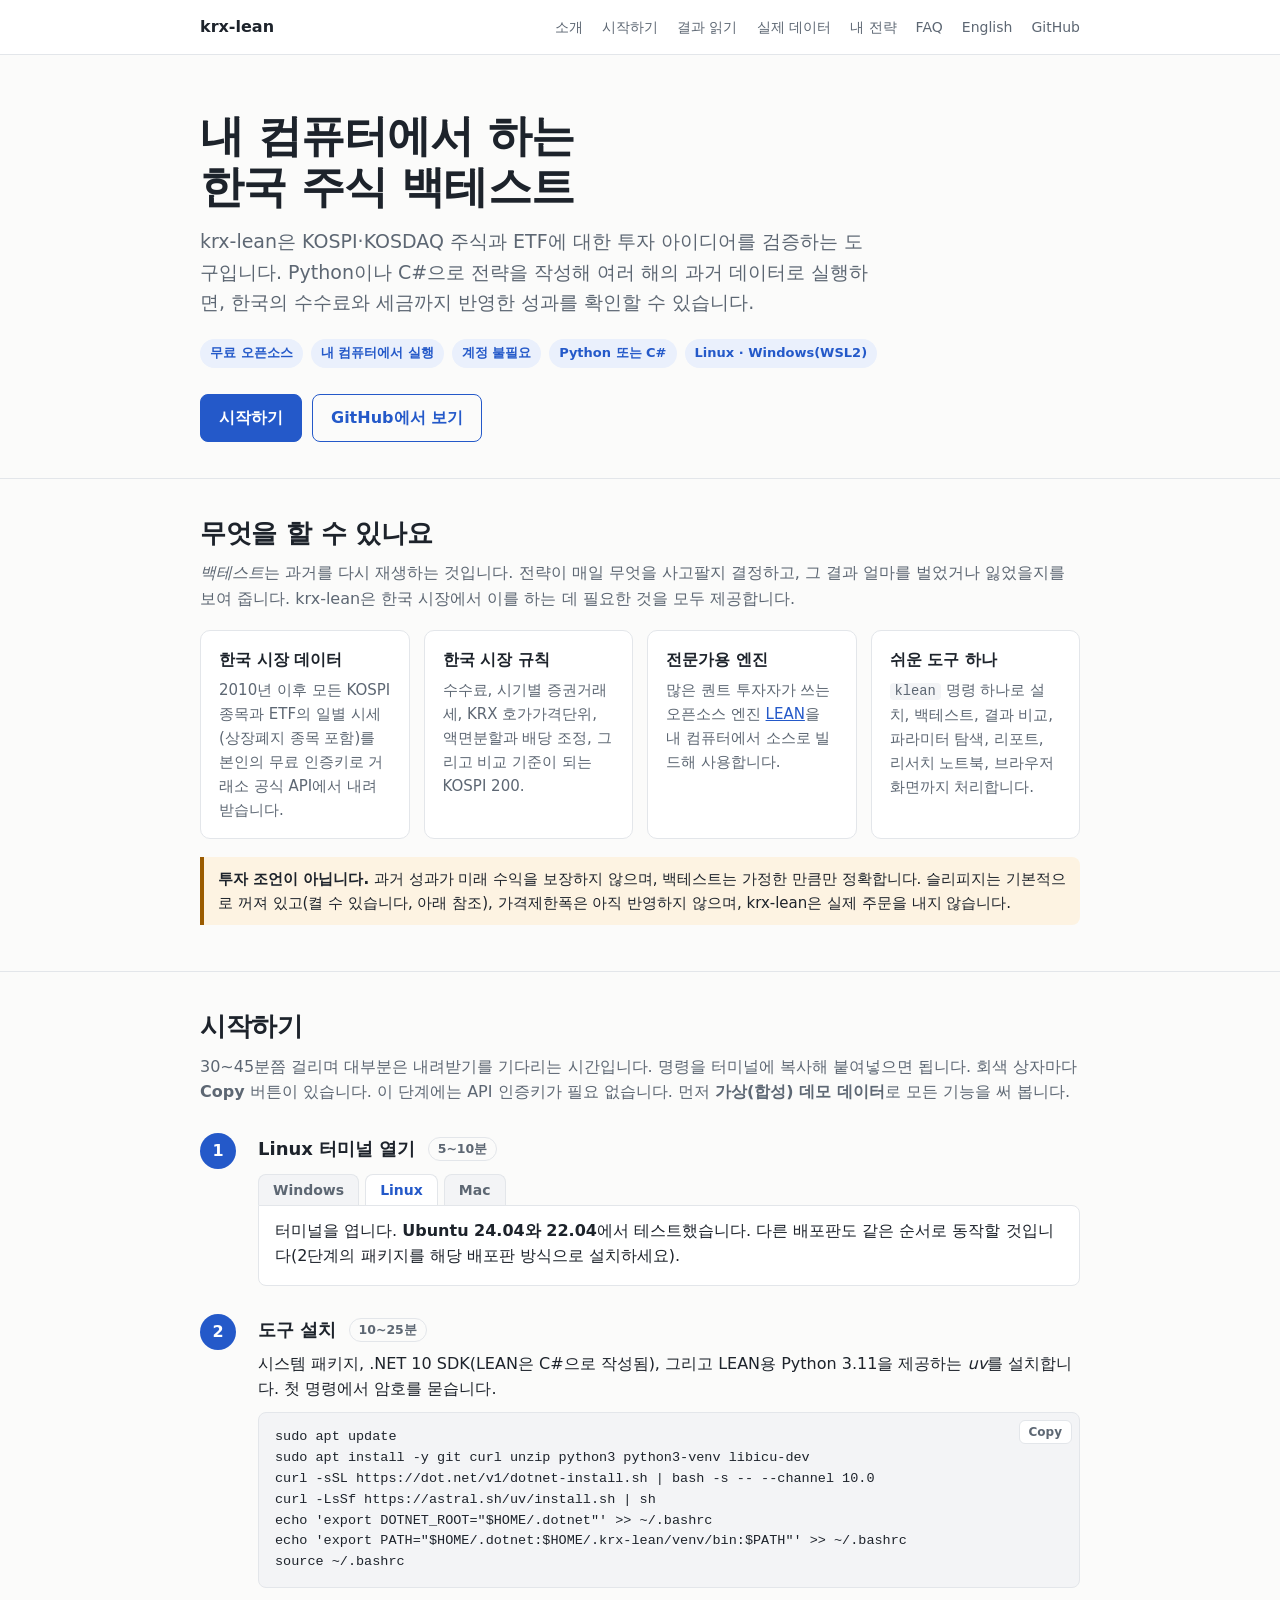
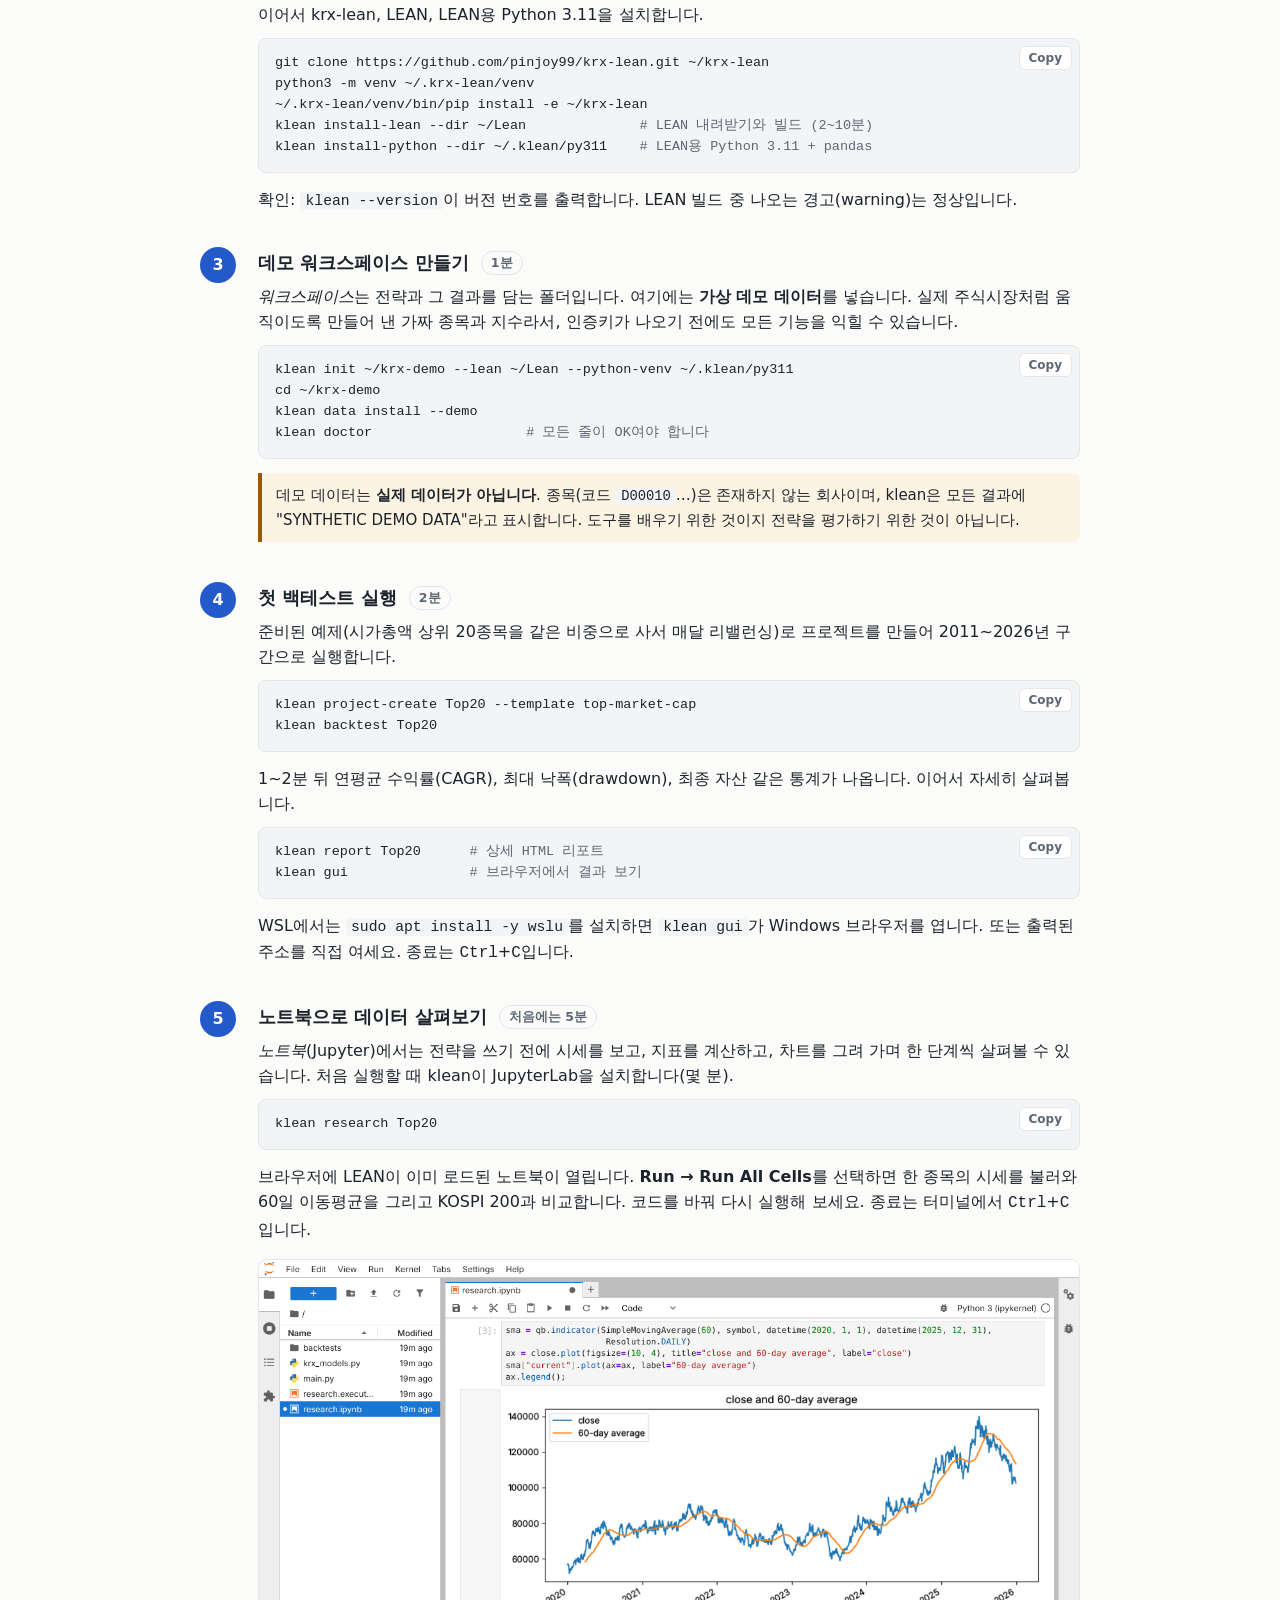
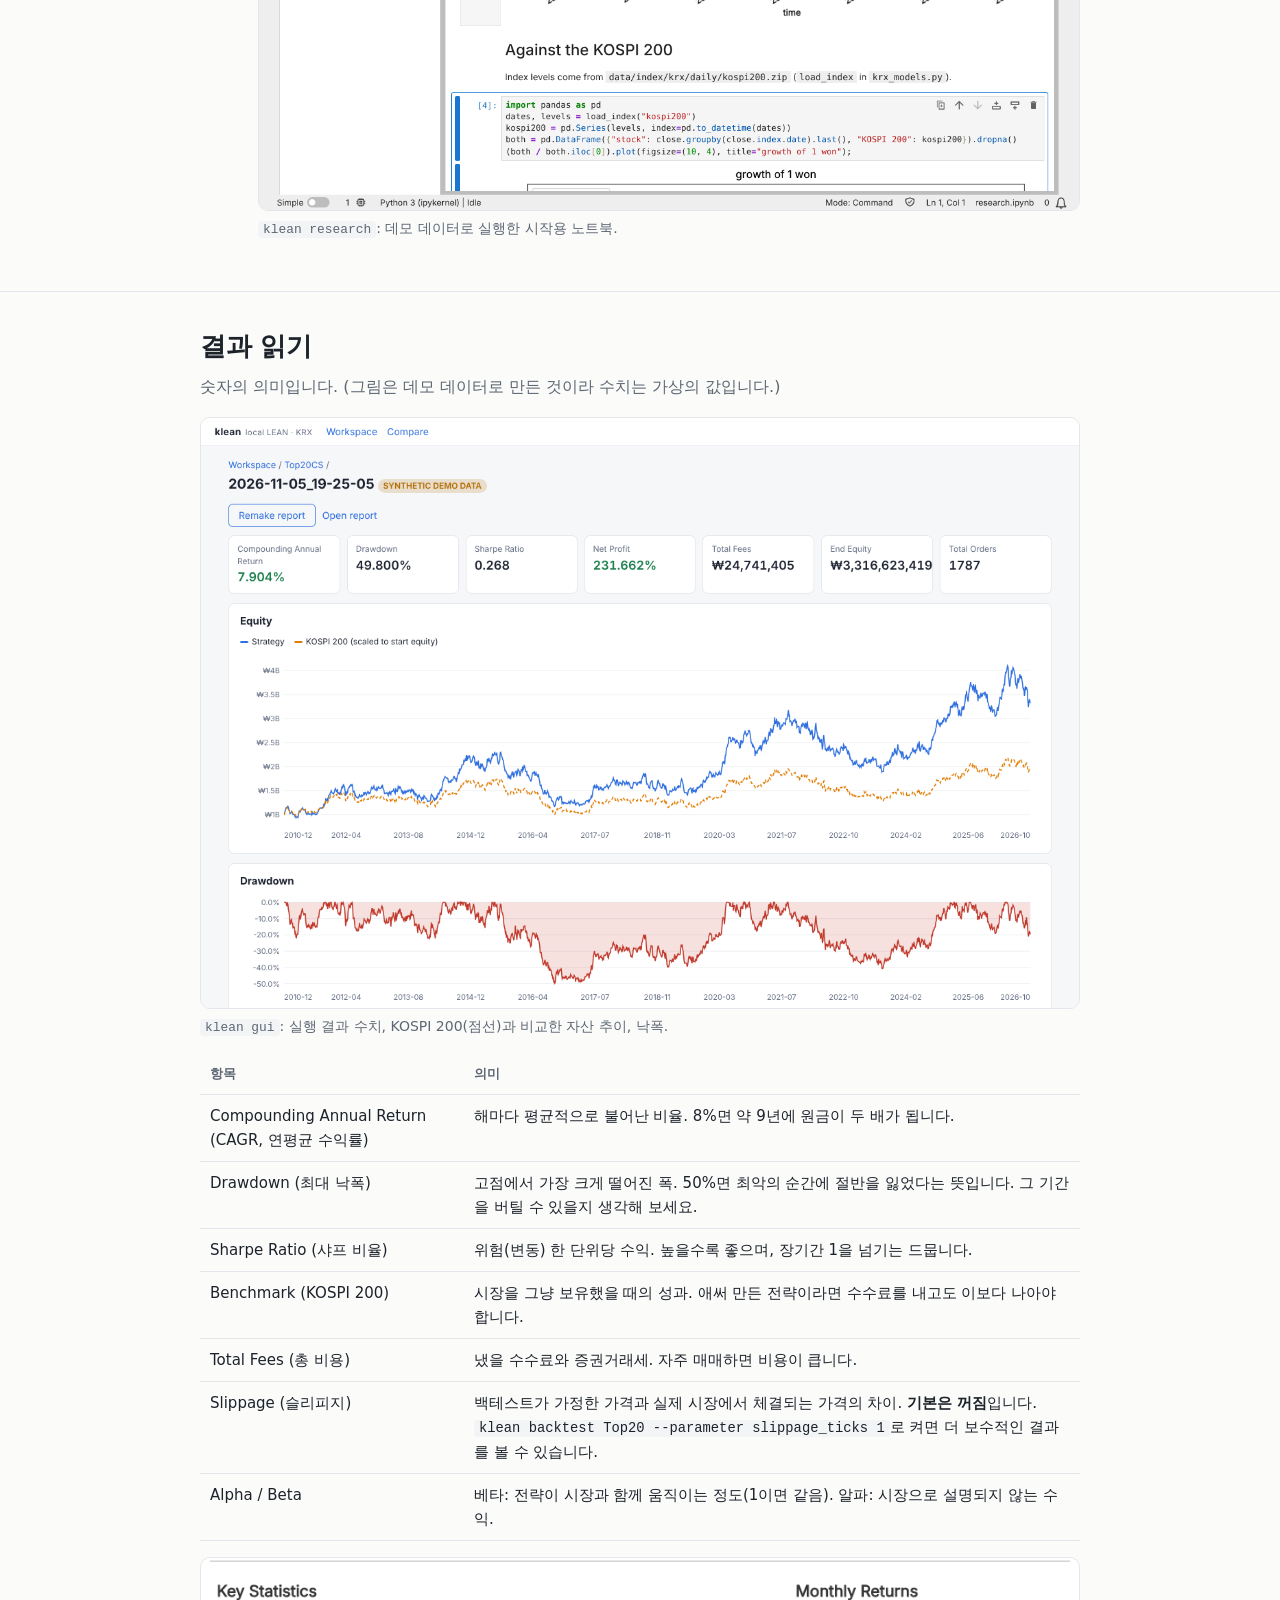
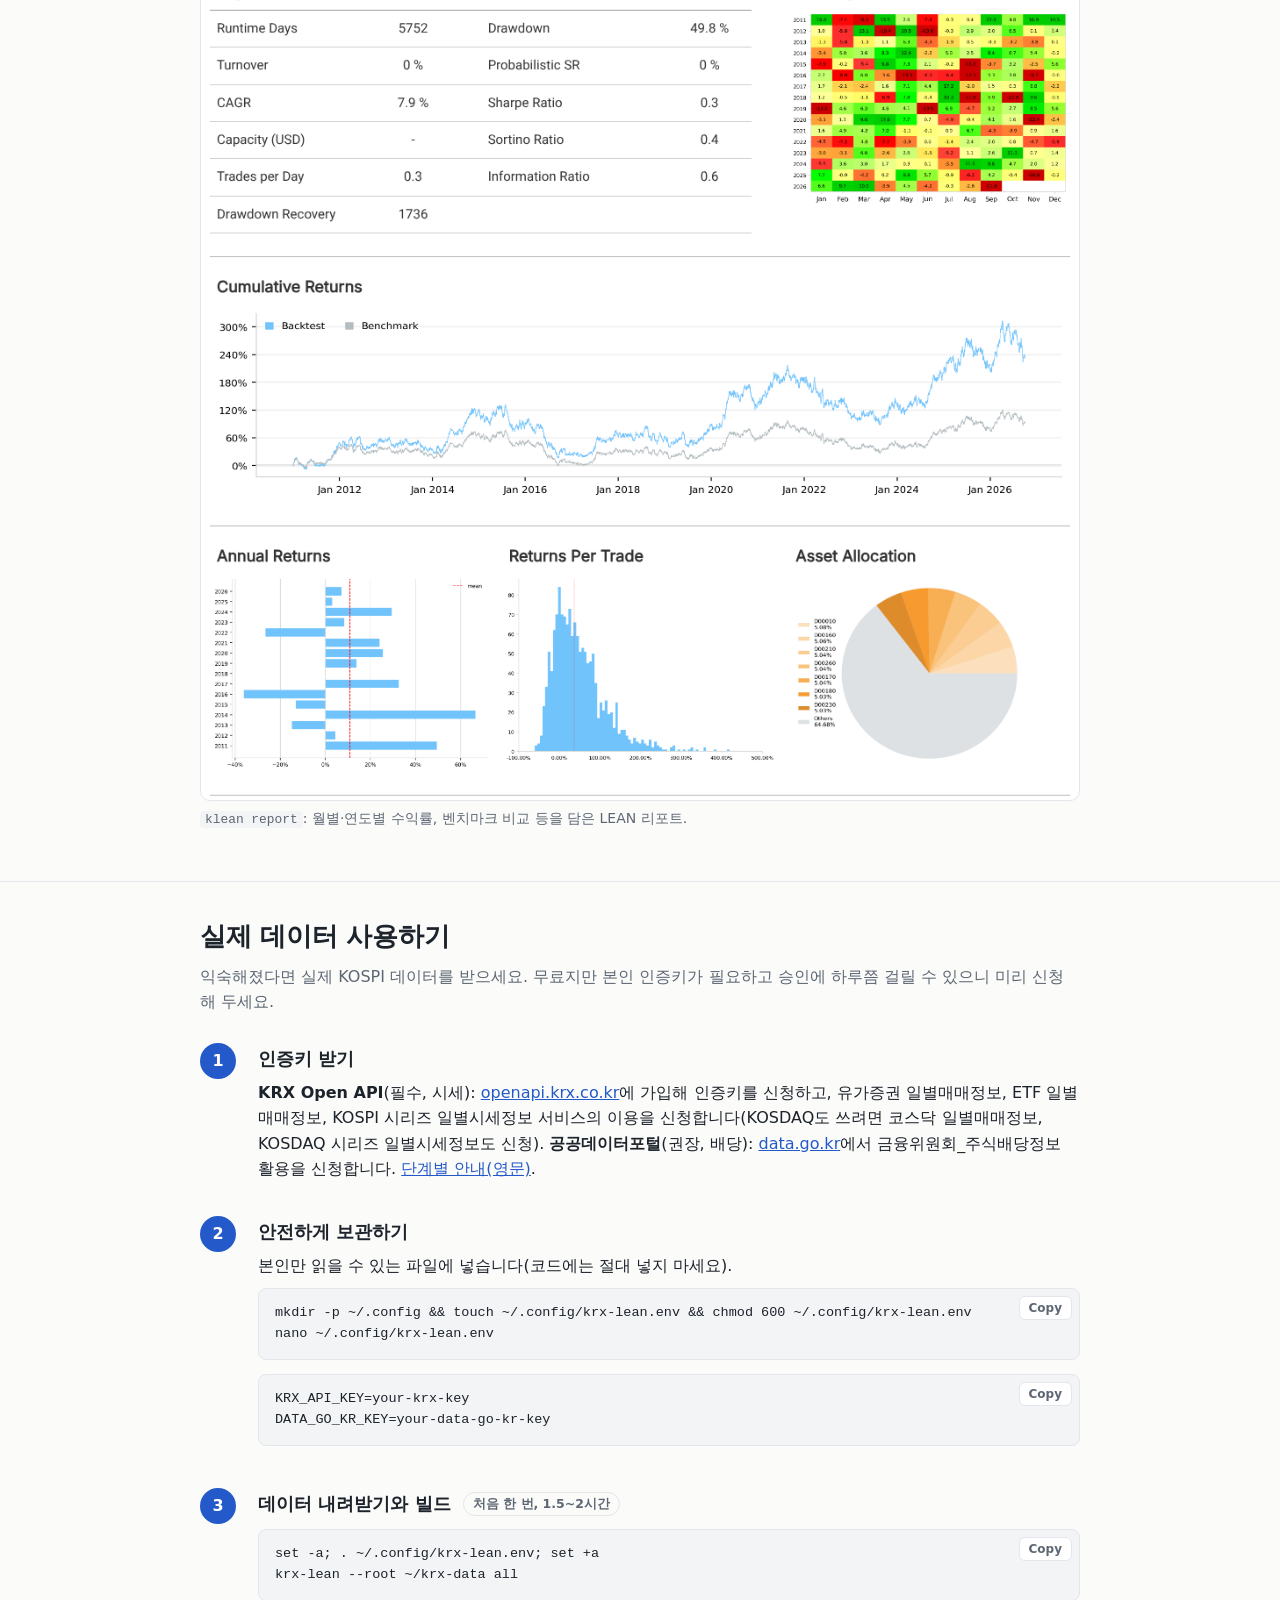
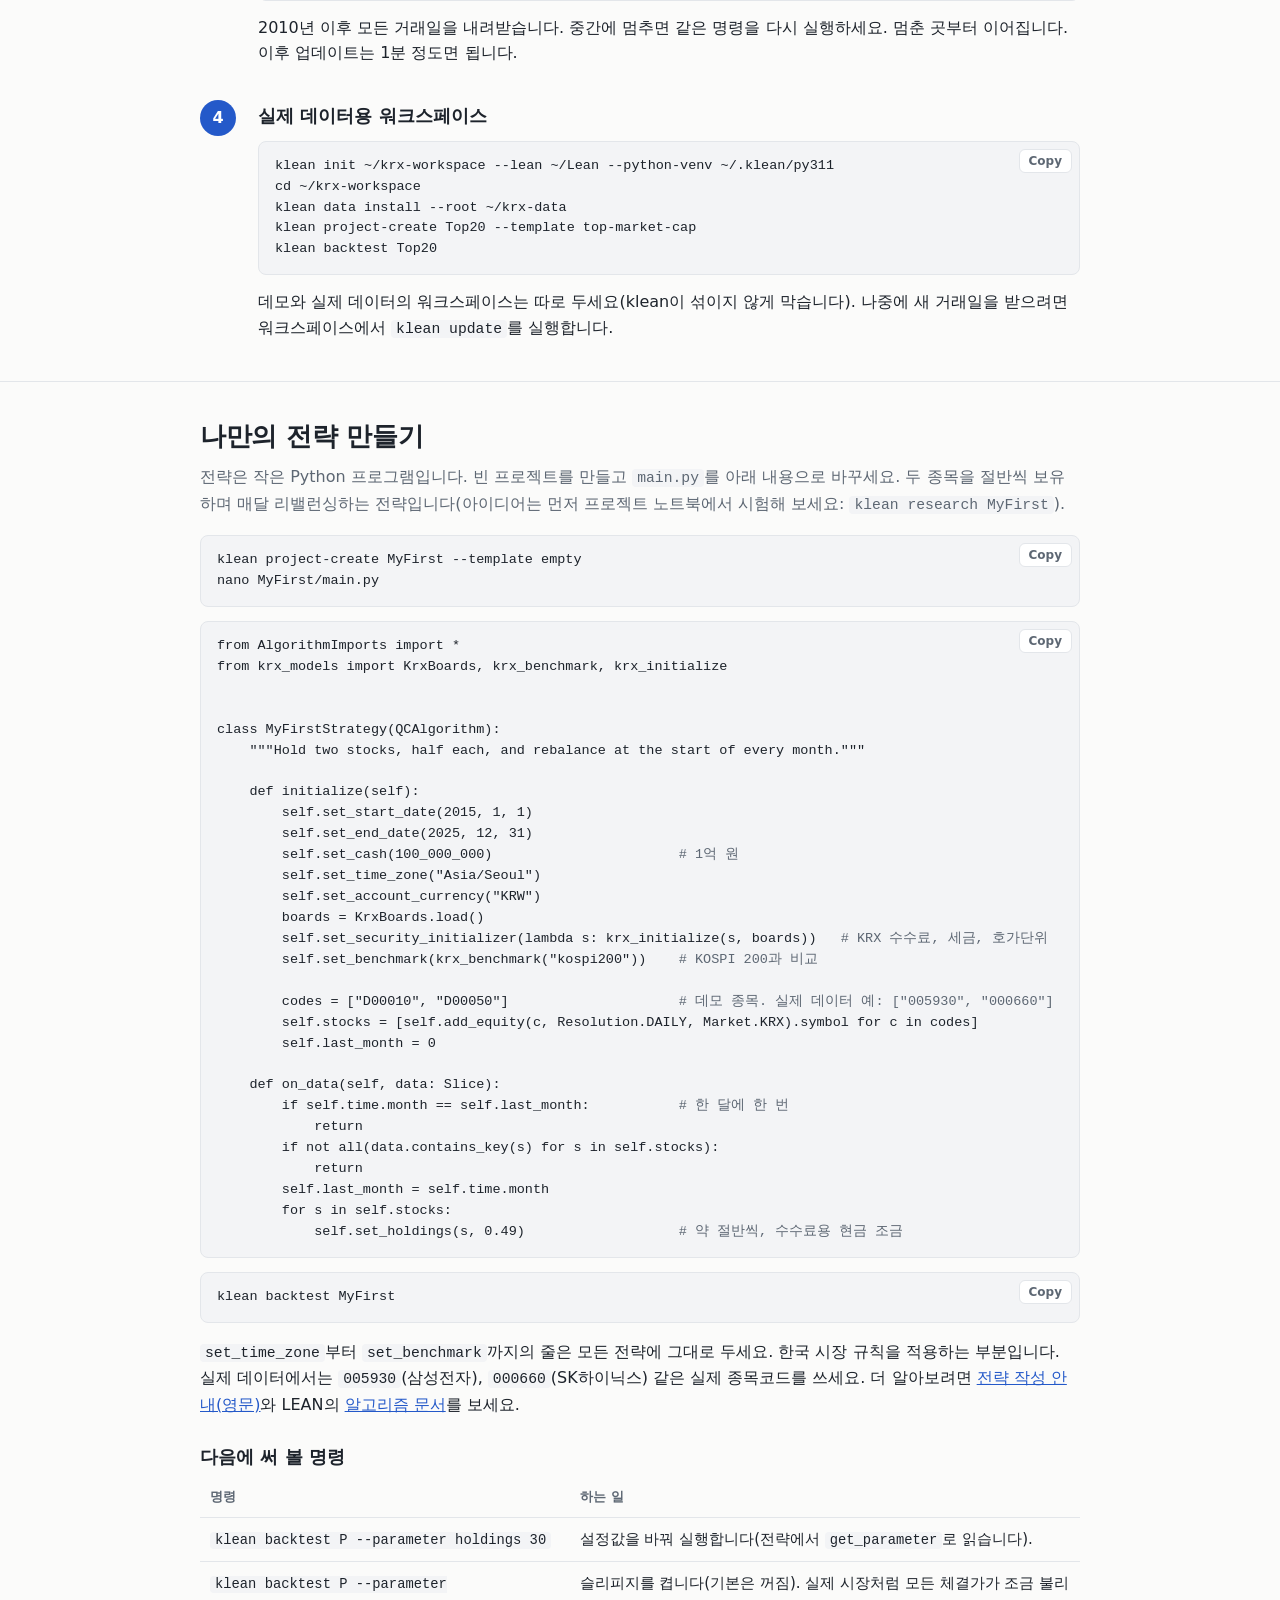
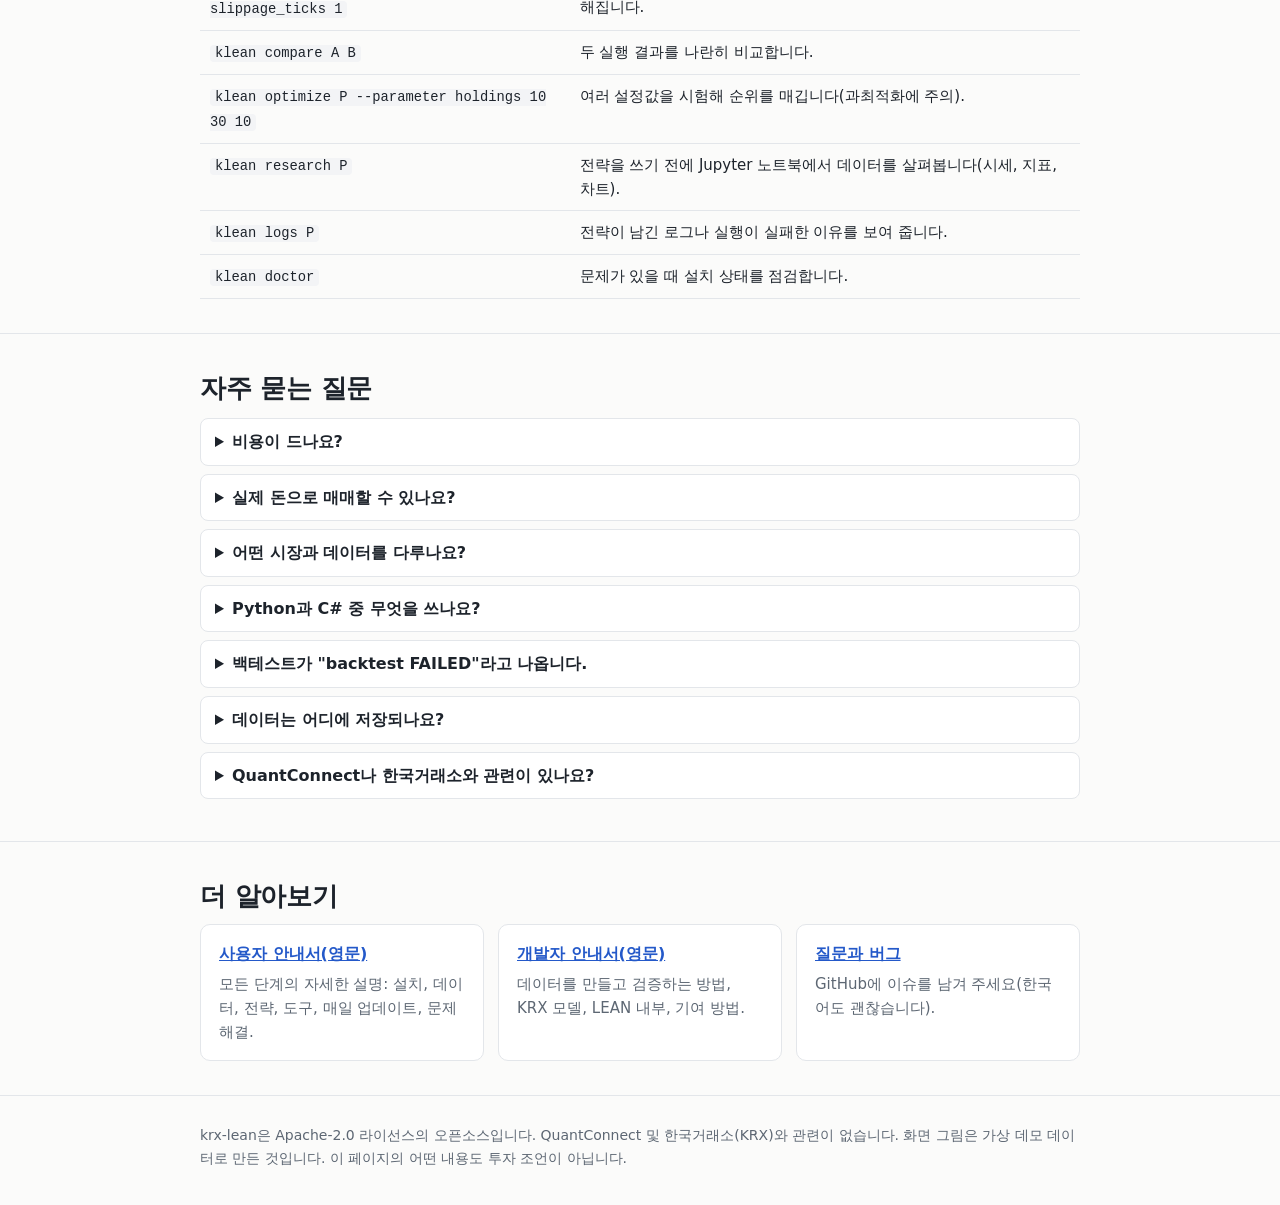
==== commit 28d7a87f: "0.0.9: KOSDAQ in scope (optional per key), market parameter, KOSDAQ demo data - IN_SCOPE = KOSPI, ET" ====
--- a/docs/ko/index.html
+++ b/docs/ko/index.html
@@ -5,7 +5,7 @@
 <meta name="viewport" content="width=device-width, initial-scale=1">
 <title>krx-lean · 내 컴퓨터에서 하는 한국 주식 백테스트</title>
 <link rel="icon" href="data:image/svg+xml,%3Csvg xmlns='http://www.w3.org/2000/svg' viewBox='0 0 32 32'%3E%3Crect width='32' height='32' rx='7' fill='%232459c9'/%3E%3Cpath d='M7 22l6-7 5 4 7-9' stroke='white' stroke-width='3' fill='none' stroke-linecap='round' stroke-linejoin='round'/%3E%3C/svg%3E">
-<meta name="description" content="krx-lean 초보자 안내: 오픈소스 LEAN 엔진으로 KOSPI 주식과 ETF 전략을 Python 또는 C#으로, 내 컴퓨터에서 무료로 백테스트합니다.">
+<meta name="description" content="krx-lean 초보자 안내: 오픈소스 LEAN 엔진으로 KOSPI·KOSDAQ 주식과 ETF 전략을 Python 또는 C#으로, 내 컴퓨터에서 무료로 백테스트합니다.">
 <style>
 :root {
   --bg: #fbfbfa; --panel: #ffffff; --ink: #1d232b; --muted: #5d6773; --line: #e3e6ea;
@@ -112,7 +112,7 @@
 <main>
 <div class="hero wrap">
   <h1>내 컴퓨터에서 하는<br>한국 주식 백테스트</h1>
-  <p class="lead">krx-lean은 KOSPI 주식과 ETF에 대한 투자 아이디어를 검증하는 도구입니다. Python이나 C#으로 전략을
+  <p class="lead">krx-lean은 KOSPI·KOSDAQ 주식과 ETF에 대한 투자 아이디어를 검증하는 도구입니다. Python이나 C#으로 전략을
     작성해 여러 해의 과거 데이터로 실행하면, 한국의 수수료와 세금까지 반영한 성과를 확인할 수 있습니다.</p>
   <div class="pills">
     <span class="pill">무료 오픈소스</span>
@@ -300,7 +300,7 @@
         <h3>인증키 받기</h3>
         <p><strong>KRX Open API</strong>(필수, 시세): <a href="https://openapi.krx.co.kr/">openapi.krx.co.kr</a>에
           가입해 인증키를 신청하고, 유가증권 일별매매정보, ETF 일별매매정보, KOSPI 시리즈 일별시세정보 서비스의
-          이용을 신청합니다.
+          이용을 신청합니다(KOSDAQ도 쓰려면 코스닥 일별매매정보, KOSDAQ 시리즈 일별시세정보도 신청).
           <strong>공공데이터포털</strong>(권장, 배당): <a href="https://www.data.go.kr/data/15043284/openapi.do">data.go.kr</a>에서
           금융위원회_주식배당정보 활용을 신청합니다.
           <a href="https://github.com/pinjoy99/krx-lean/blob/main/docs/user/2-data.md">단계별 안내(영문)</a>.</p>
@@ -409,7 +409,7 @@
     <details><summary>실제 돈으로 매매할 수 있나요?</summary>
       <p>아직은 아닙니다. 과거 데이터로 전략을 검증하기만 합니다. 증권사와는 전혀 연결되지 않습니다.</p></details>
     <details><summary>어떤 시장과 데이터를 다루나요?</summary>
-      <p>KOSPI 주식과 ETF의 2010년 이후 일별 시세입니다. KOSDAQ, KONEX, 장중(분 단위) 데이터는 아직 다루지 않습니다.</p></details>
+      <p>KOSPI 주식, ETF, KOSDAQ 주식(KOSDAQ은 KRX 인증키에 서비스 세 가지를 추가로 승인받아야 합니다)의 2010년 이후 일별 시세입니다. KONEX와 장중(분 단위) 데이터는 아직 다루지 않습니다.</p></details>
     <details><summary>Python과 C# 중 무엇을 쓰나요?</summary>
       <p>어느 쪽이든 결과는 같습니다. Python이 시작하기 쉽고, C#은 몇 배 빨라서 긴 기간의 테스트나 최적화에 유리합니다.</p></details>
     <details><summary>백테스트가 "backtest FAILED"라고 나옵니다.</summary>
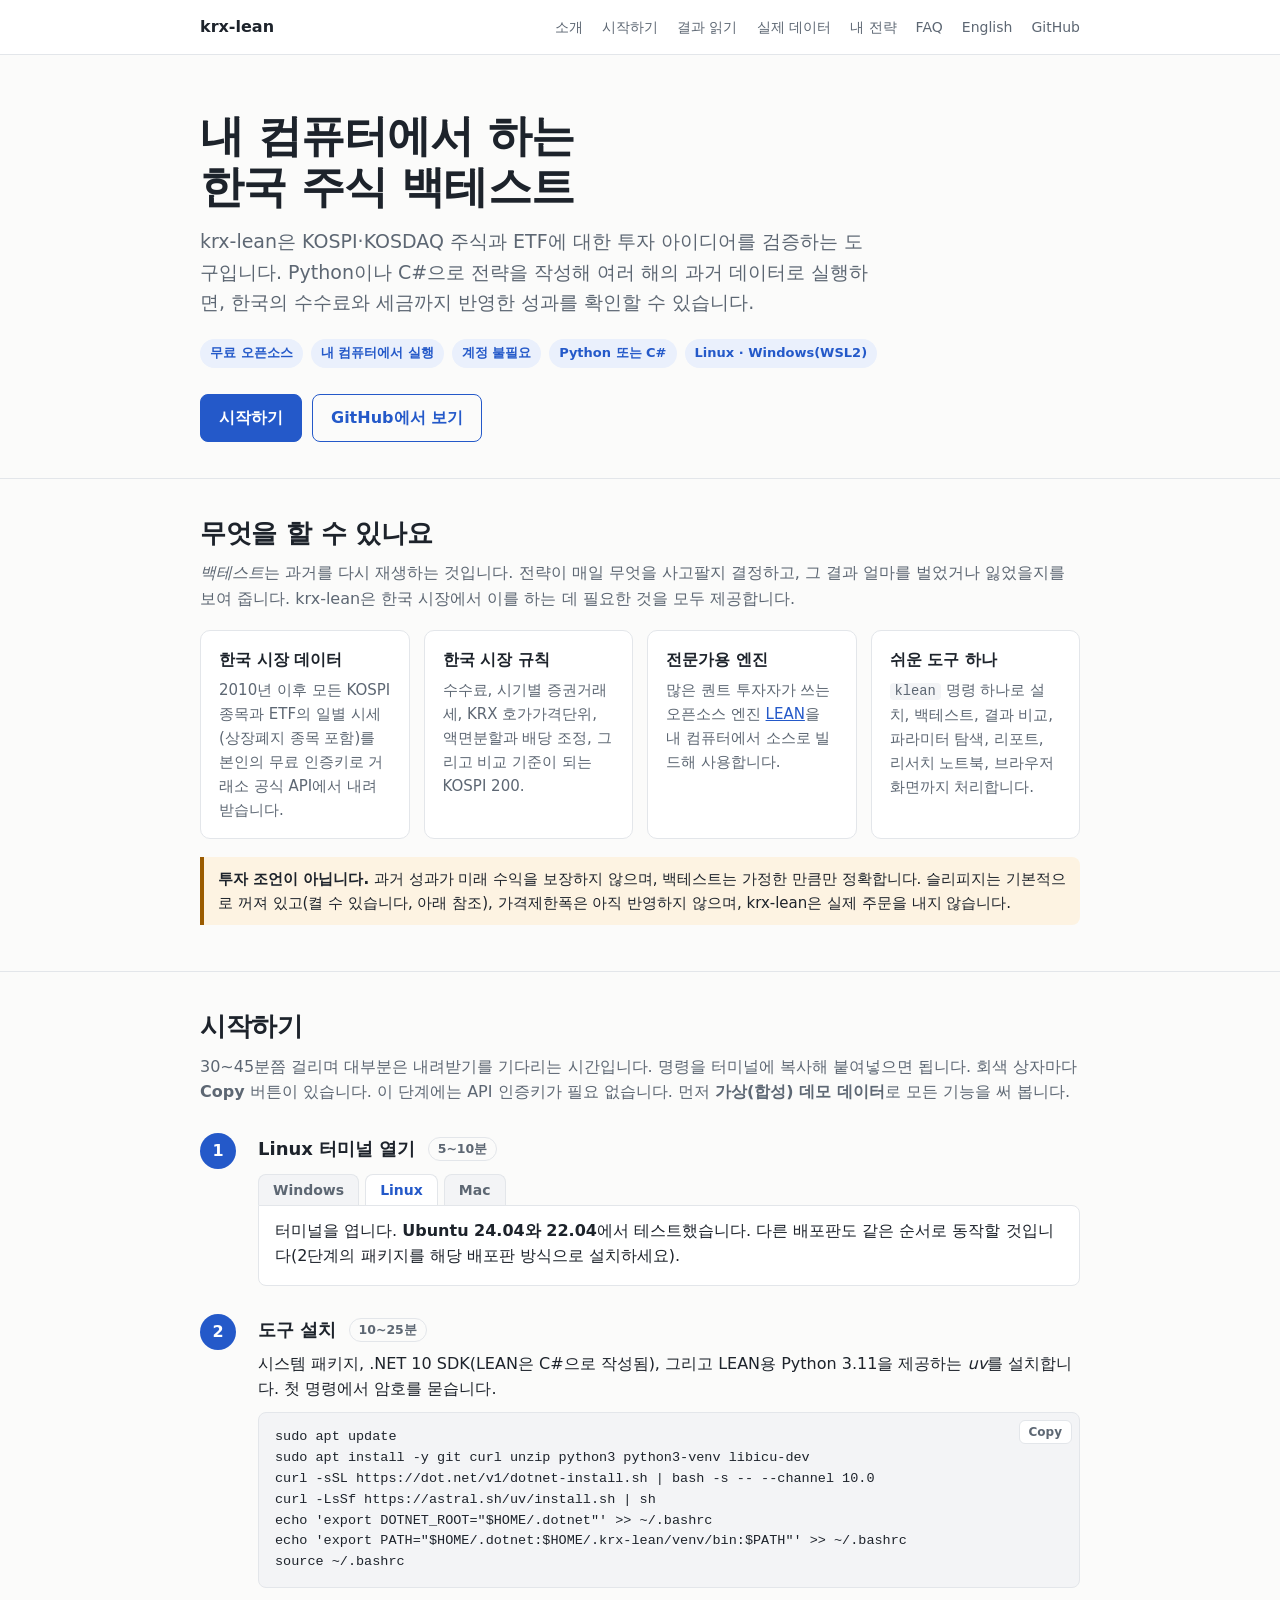
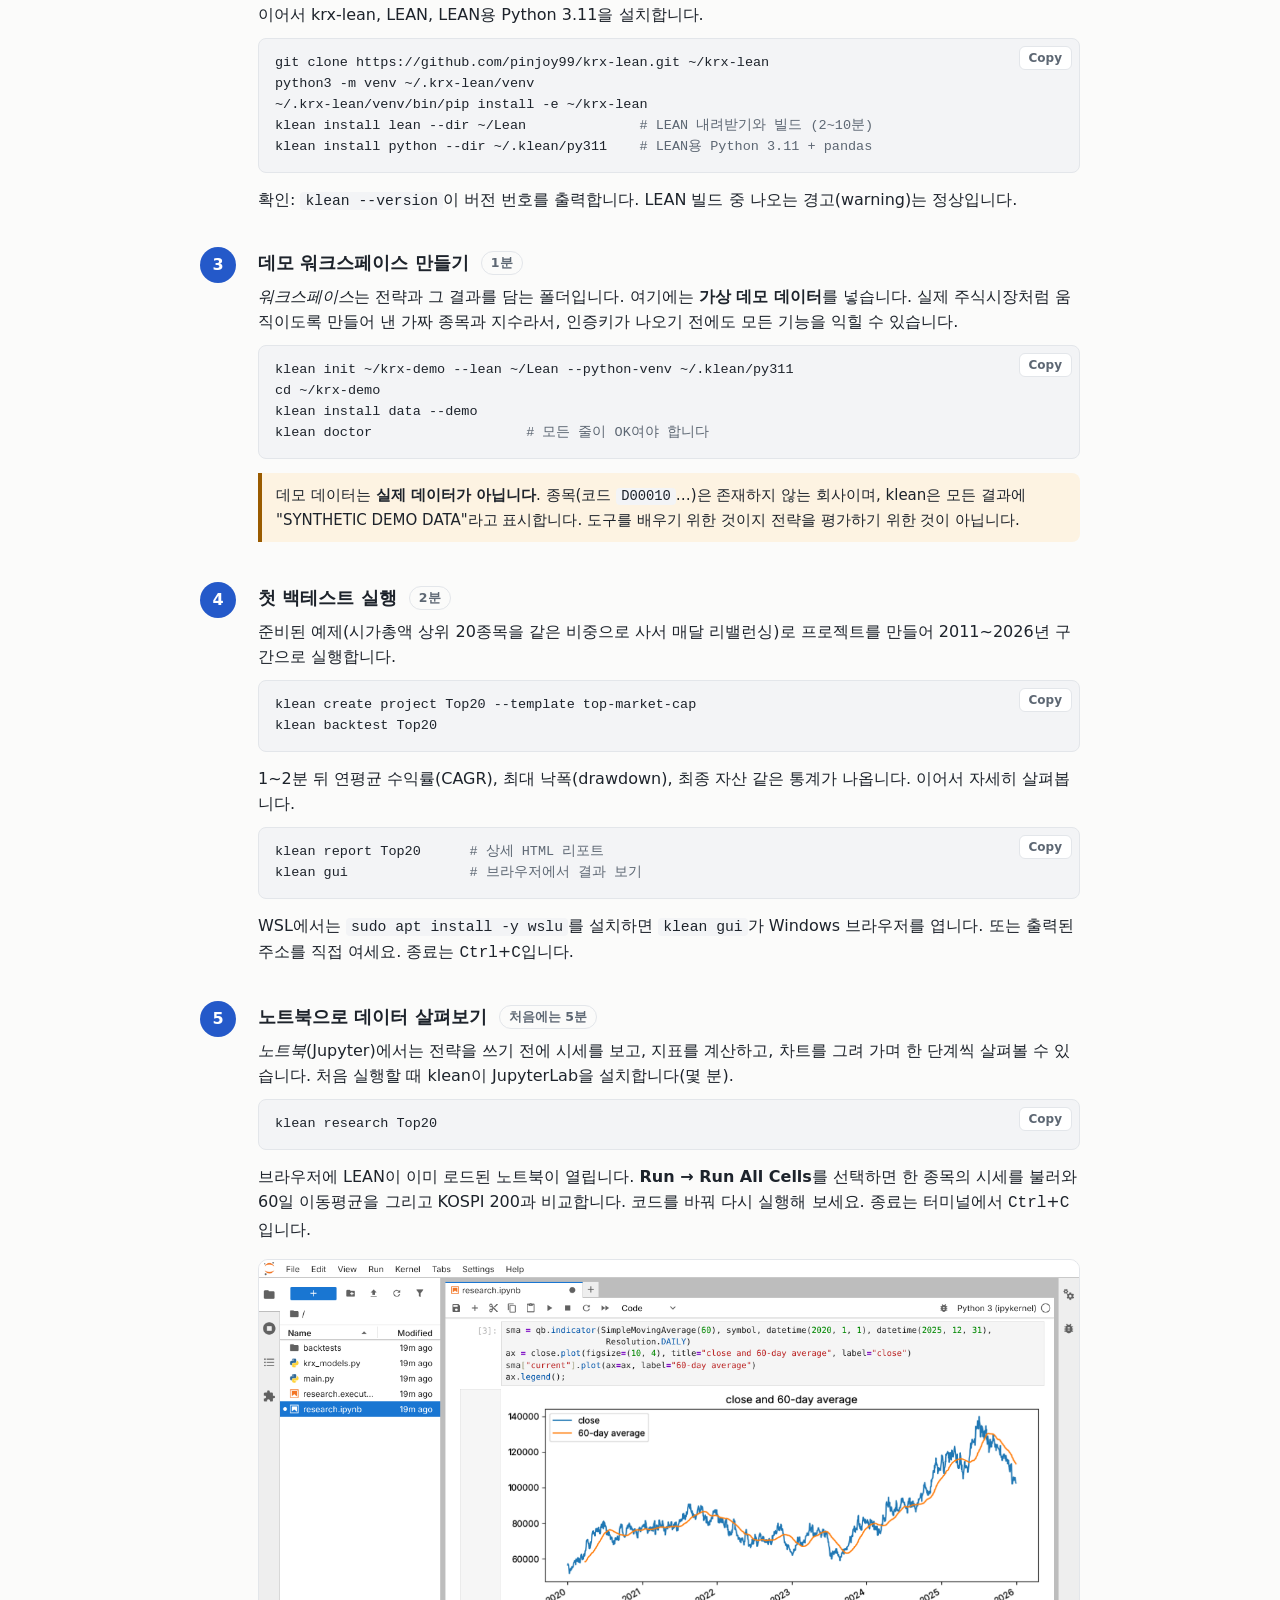
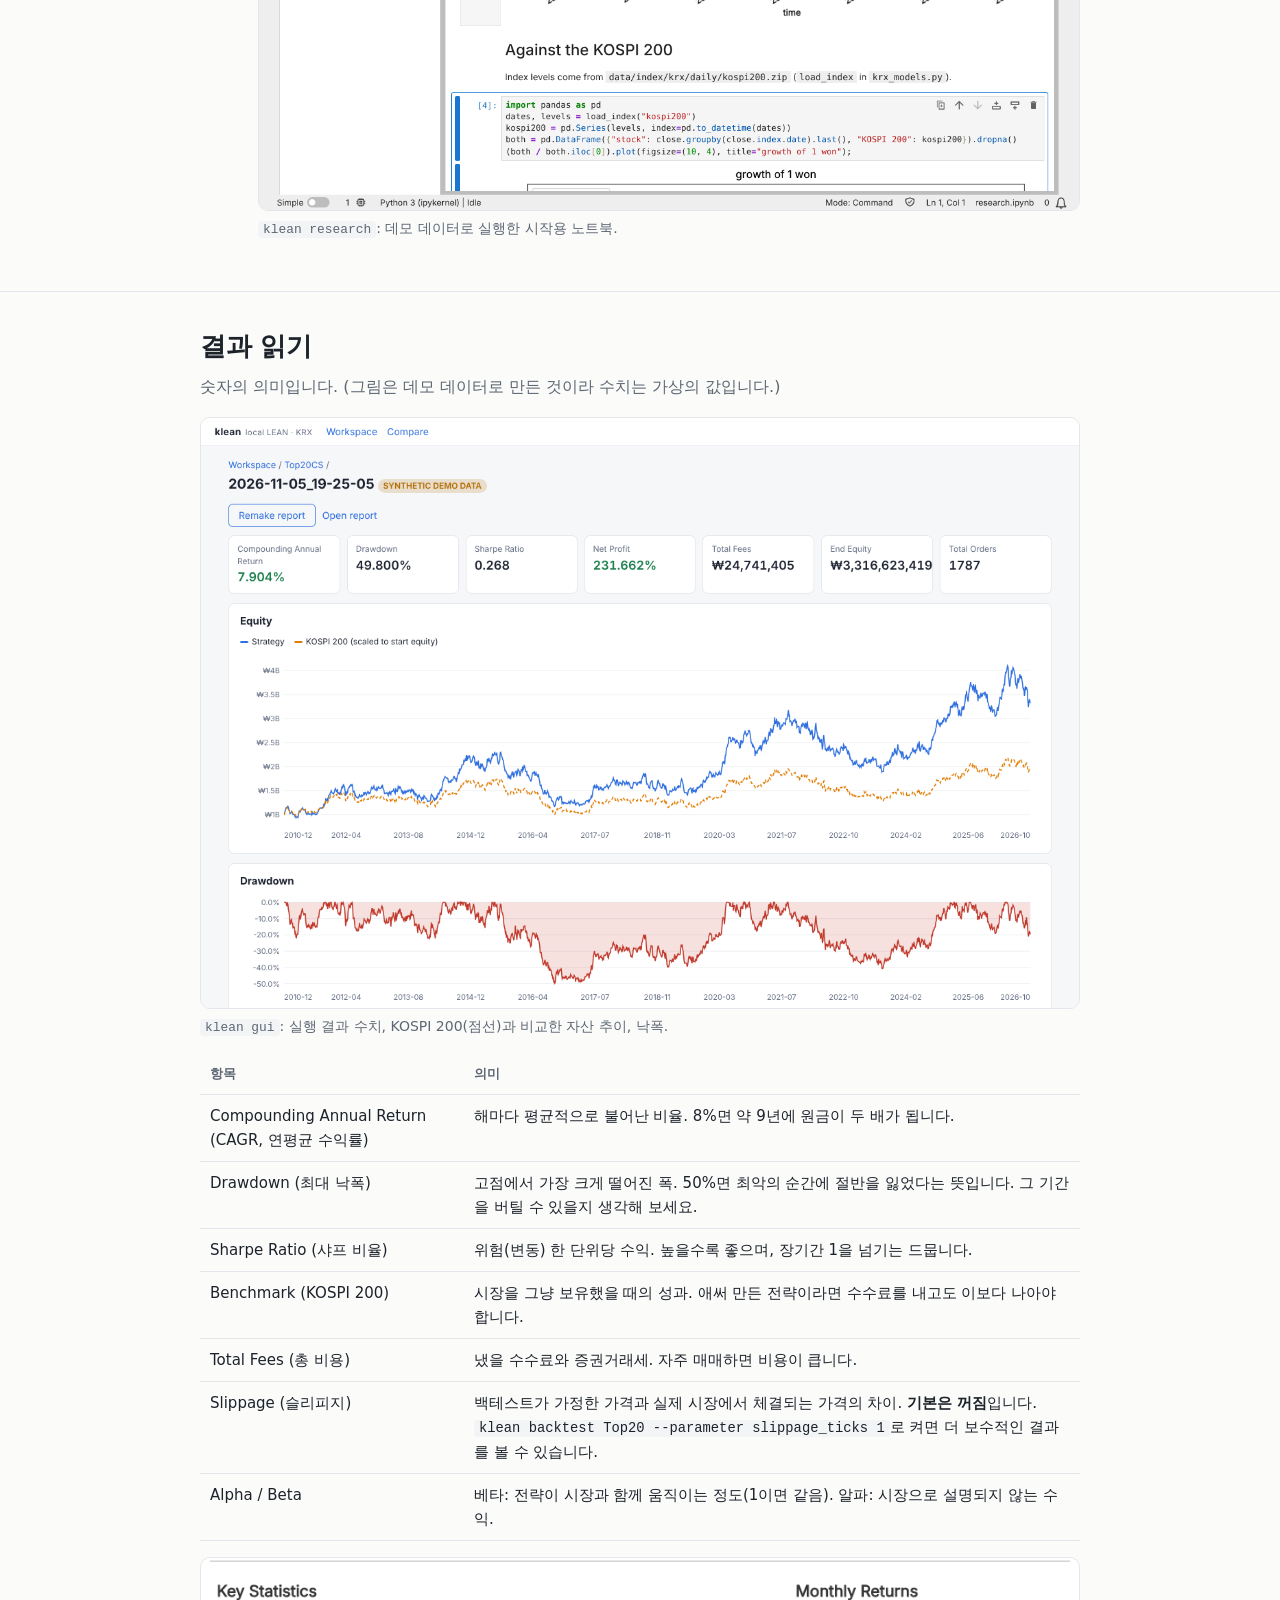
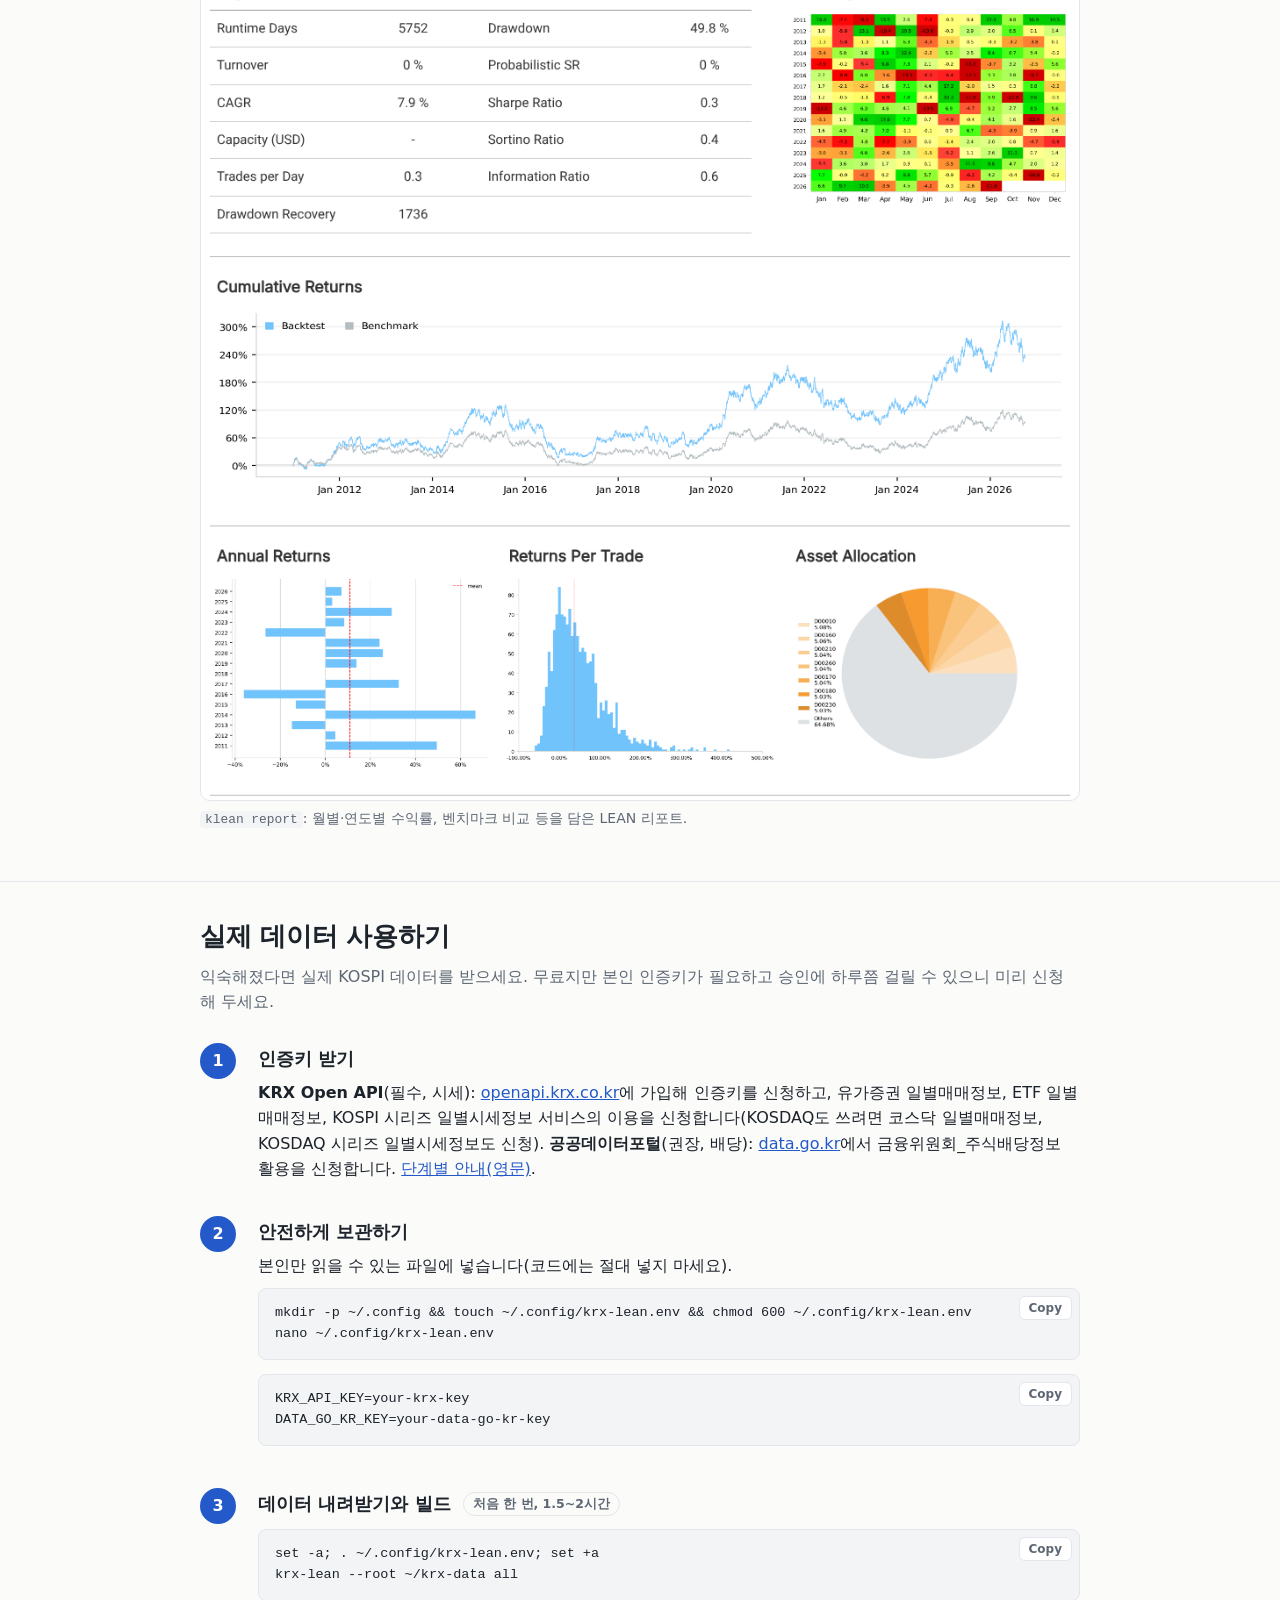
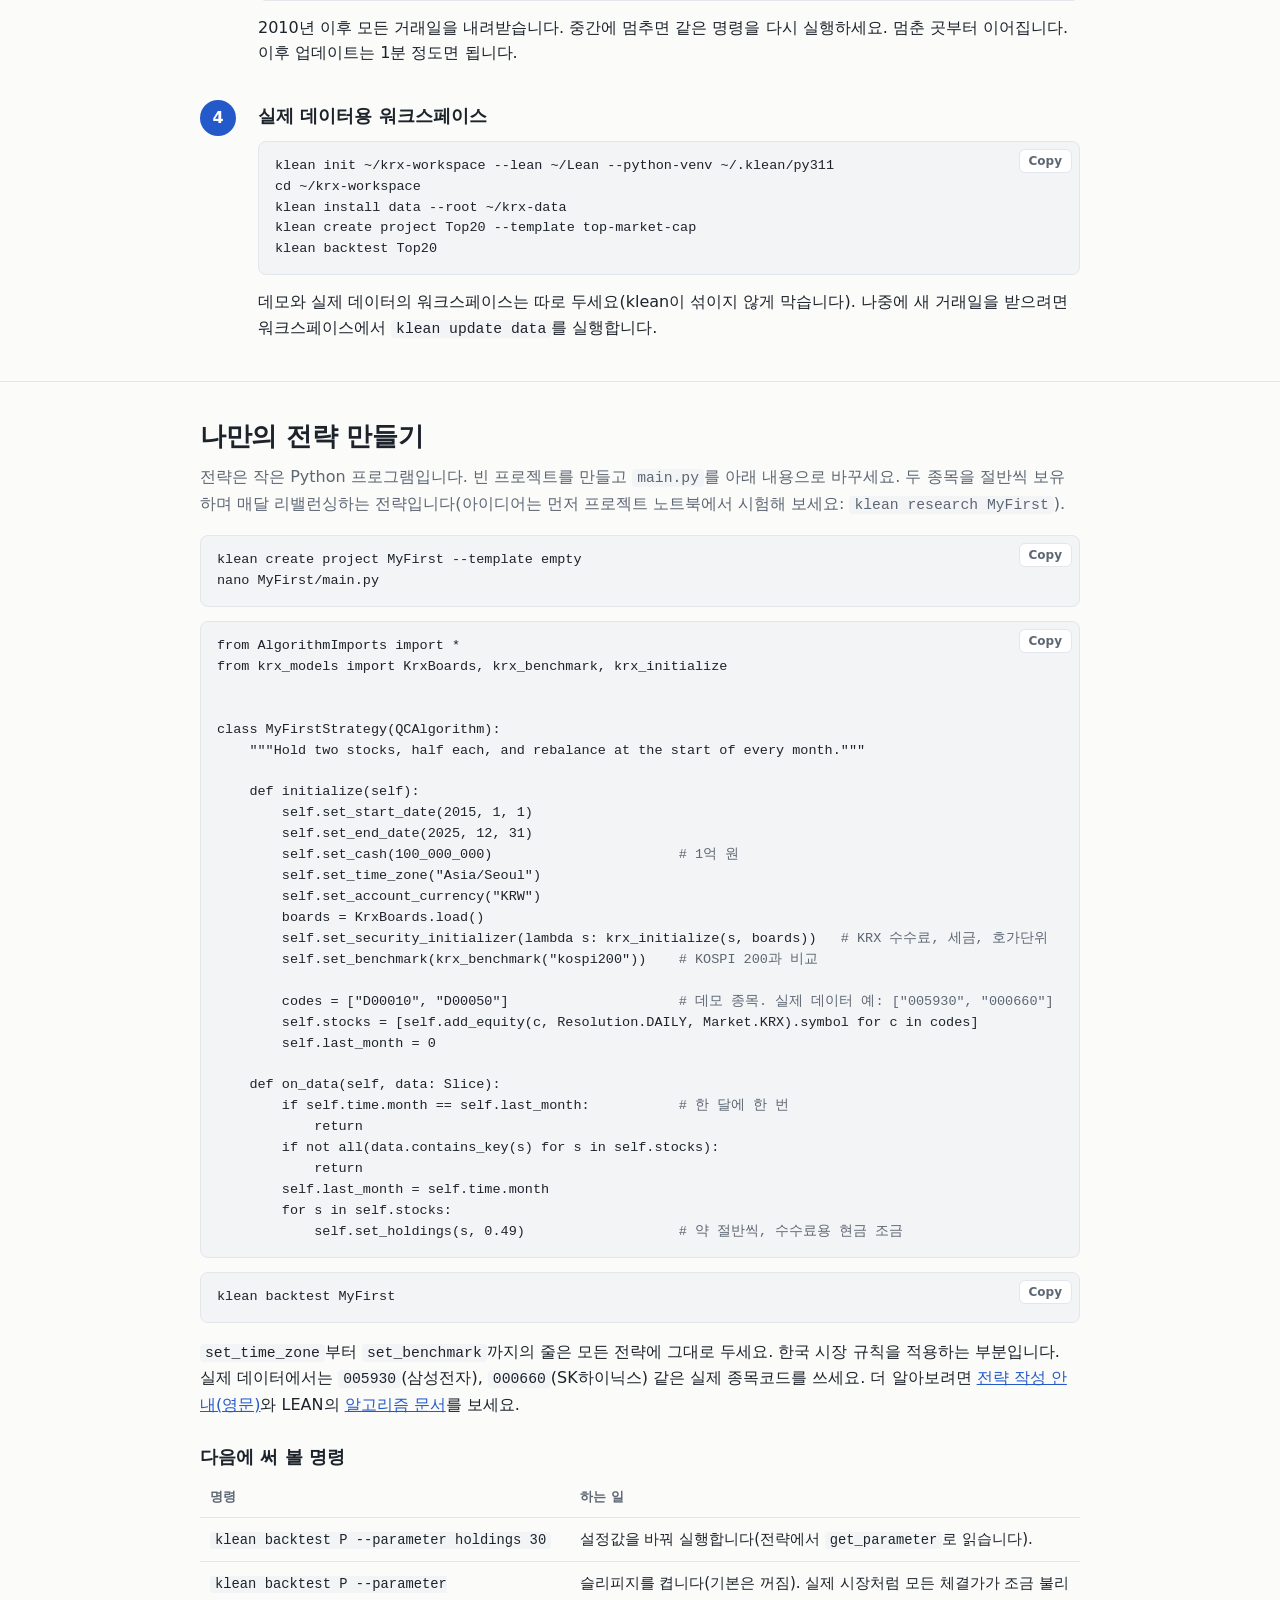
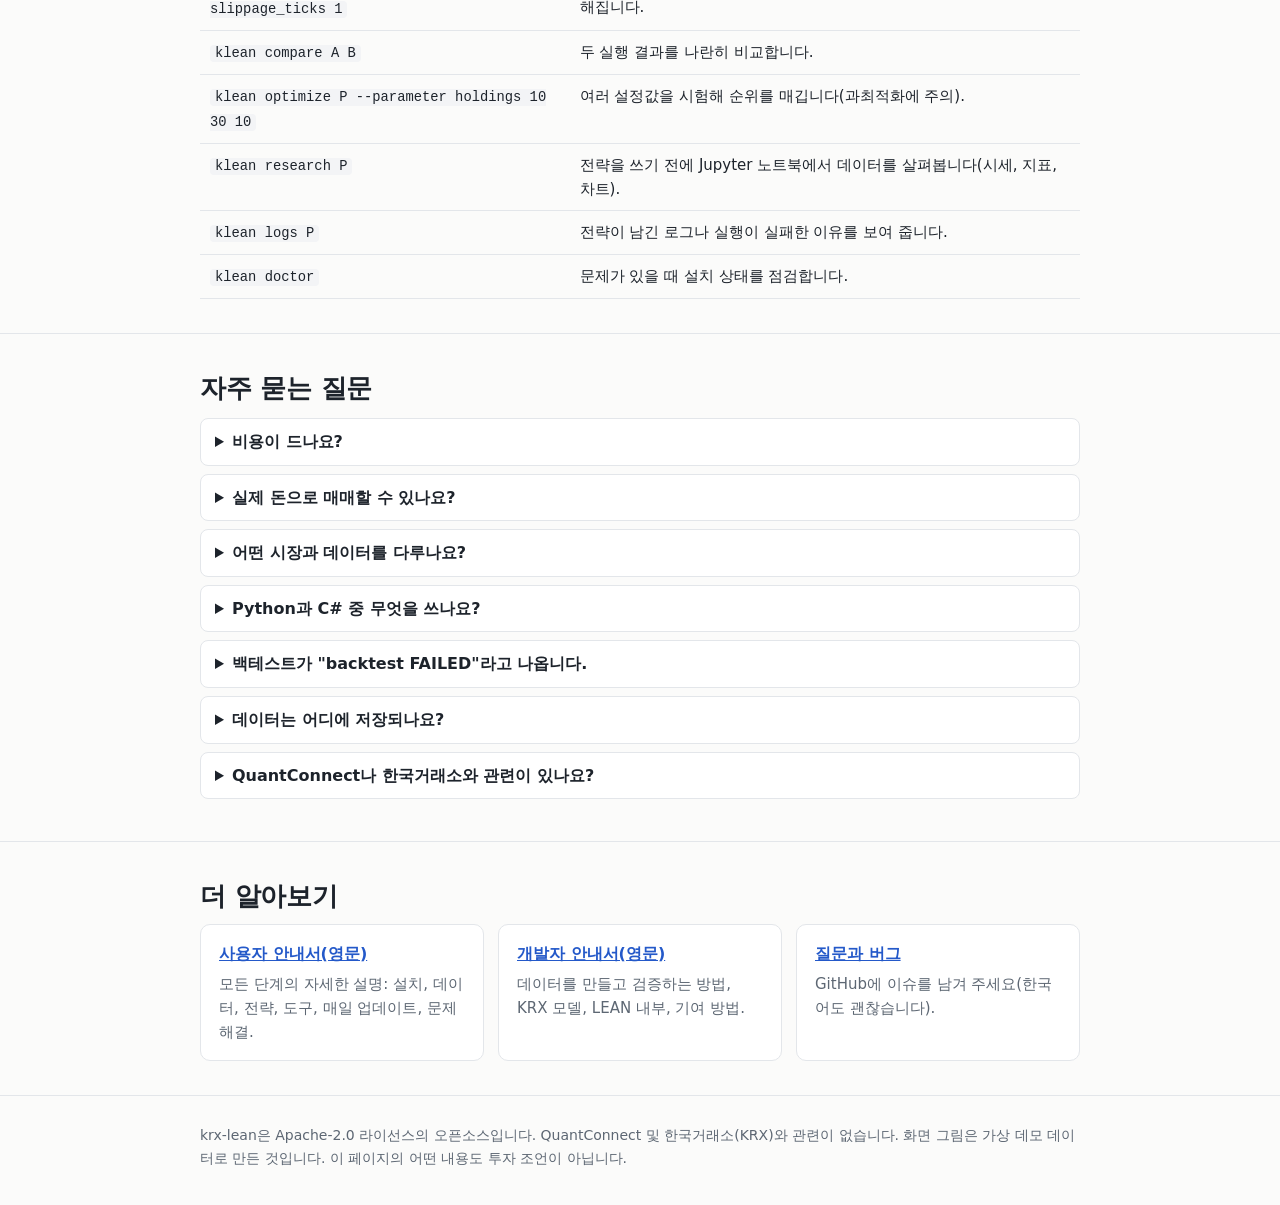
==== commit 69c6dc0e: "0.0.10: klean <verb> <noun> commands, update klean / update all install lean|python|data, update dat" ====
--- a/docs/ko/index.html
+++ b/docs/ko/index.html
@@ -202,8 +202,8 @@
         <div class="code"><pre><code>git clone https://github.com/pinjoy99/krx-lean.git ~/krx-lean
 python3 -m venv ~/.krx-lean/venv
 ~/.krx-lean/venv/bin/pip install -e ~/krx-lean
-klean install-lean --dir ~/Lean              <span class="c"># LEAN 내려받기와 빌드 (2~10분)</span>
-klean install-python --dir ~/.klean/py311    <span class="c"># LEAN용 Python 3.11 + pandas</span></code></pre></div>
+klean install lean --dir ~/Lean              <span class="c"># LEAN 내려받기와 빌드 (2~10분)</span>
+klean install python --dir ~/.klean/py311    <span class="c"># LEAN용 Python 3.11 + pandas</span></code></pre></div>
         <p>확인: <code>klean --version</code>이 버전 번호를 출력합니다. LEAN 빌드 중 나오는 경고(warning)는 정상입니다.</p>
       </div>
     </div>
@@ -217,7 +217,7 @@
           익힐 수 있습니다.</p>
         <div class="code"><pre><code>klean init ~/krx-demo --lean ~/Lean --python-venv ~/.klean/py311
 cd ~/krx-demo
-klean data install --demo
+klean install data --demo
 klean doctor                   <span class="c"># 모든 줄이 OK여야 합니다</span></code></pre></div>
         <div class="note warn">데모 데이터는 <strong>실제 데이터가 아닙니다</strong>. 종목(코드 <code>D00010</code>…)은
           존재하지 않는 회사이며, klean은 모든 결과에 "SYNTHETIC DEMO DATA"라고 표시합니다. 도구를 배우기 위한
@@ -231,7 +231,7 @@
         <h3>첫 백테스트 실행 <span class="time">2분</span></h3>
         <p>준비된 예제(시가총액 상위 20종목을 같은 비중으로 사서 매달 리밸런싱)로 프로젝트를 만들어 2011~2026년
           구간으로 실행합니다.</p>
-        <div class="code"><pre><code>klean project-create Top20 --template top-market-cap
+        <div class="code"><pre><code>klean create project Top20 --template top-market-cap
 klean backtest Top20</code></pre></div>
         <p>1~2분 뒤 연평균 수익률(CAGR), 최대 낙폭(drawdown), 최종 자산 같은 통계가 나옵니다. 이어서 자세히 살펴봅니다.</p>
         <div class="code"><pre><code>klean report Top20      <span class="c"># 상세 HTML 리포트</span>
@@ -333,11 +333,11 @@
         <h3>실제 데이터용 워크스페이스</h3>
         <div class="code"><pre><code>klean init ~/krx-workspace --lean ~/Lean --python-venv ~/.klean/py311
 cd ~/krx-workspace
-klean data install --root ~/krx-data
-klean project-create Top20 --template top-market-cap
+klean install data --root ~/krx-data
+klean create project Top20 --template top-market-cap
 klean backtest Top20</code></pre></div>
         <p>데모와 실제 데이터의 워크스페이스는 따로 두세요(klean이 섞이지 않게 막습니다). 나중에 새 거래일을
-          받으려면 워크스페이스에서 <code>klean update</code>를 실행합니다.</p>
+          받으려면 워크스페이스에서 <code>klean update data</code>를 실행합니다.</p>
       </div>
     </div>
   </div>
@@ -349,7 +349,7 @@
     <p class="sub">전략은 작은 Python 프로그램입니다. 빈 프로젝트를 만들고 <code>main.py</code>를 아래 내용으로
       바꾸세요. 두 종목을 절반씩 보유하며 매달 리밸런싱하는 전략입니다(아이디어는 먼저 프로젝트 노트북에서 시험해
       보세요: <code>klean research MyFirst</code>).</p>
-    <div class="code"><pre><code>klean project-create MyFirst --template empty
+    <div class="code"><pre><code>klean create project MyFirst --template empty
 nano MyFirst/main.py</code></pre></div>
     <div class="code"><pre><code>from AlgorithmImports import *
 from krx_models import KrxBoards, krx_benchmark, krx_initialize
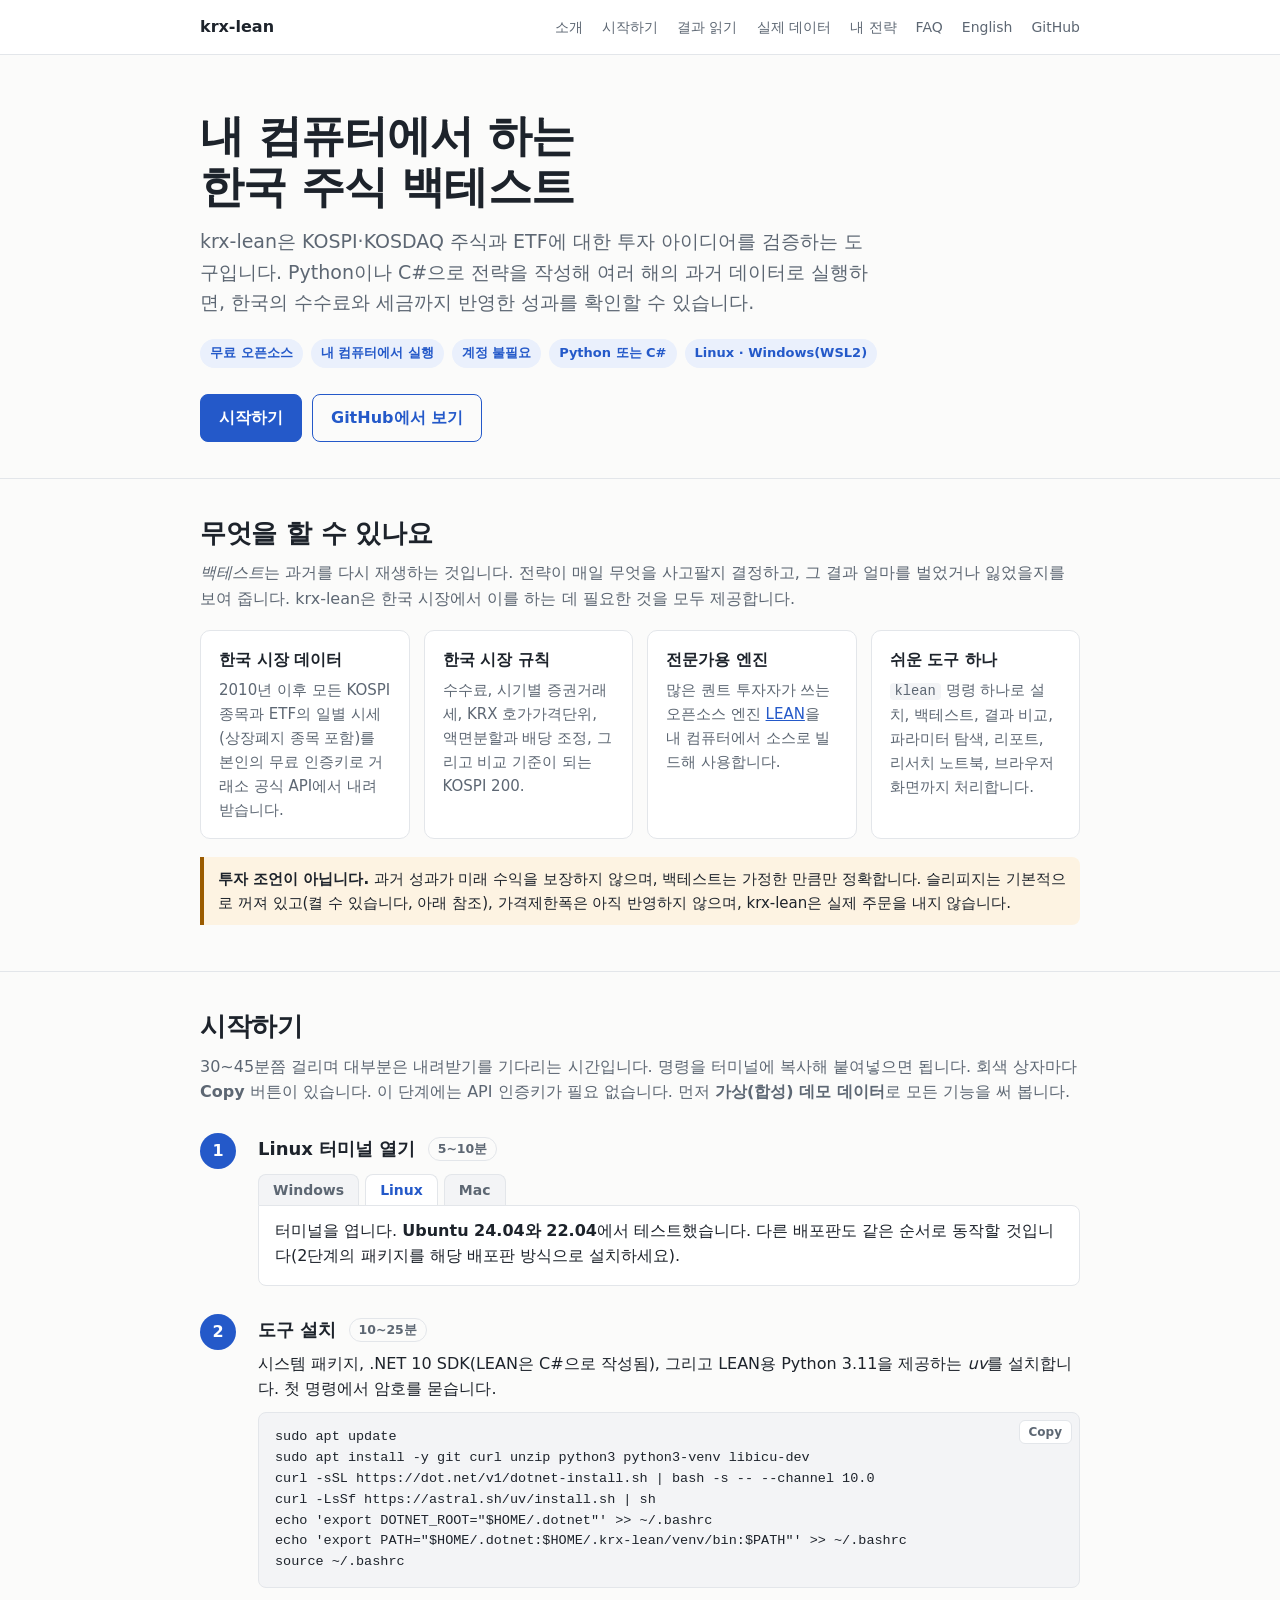
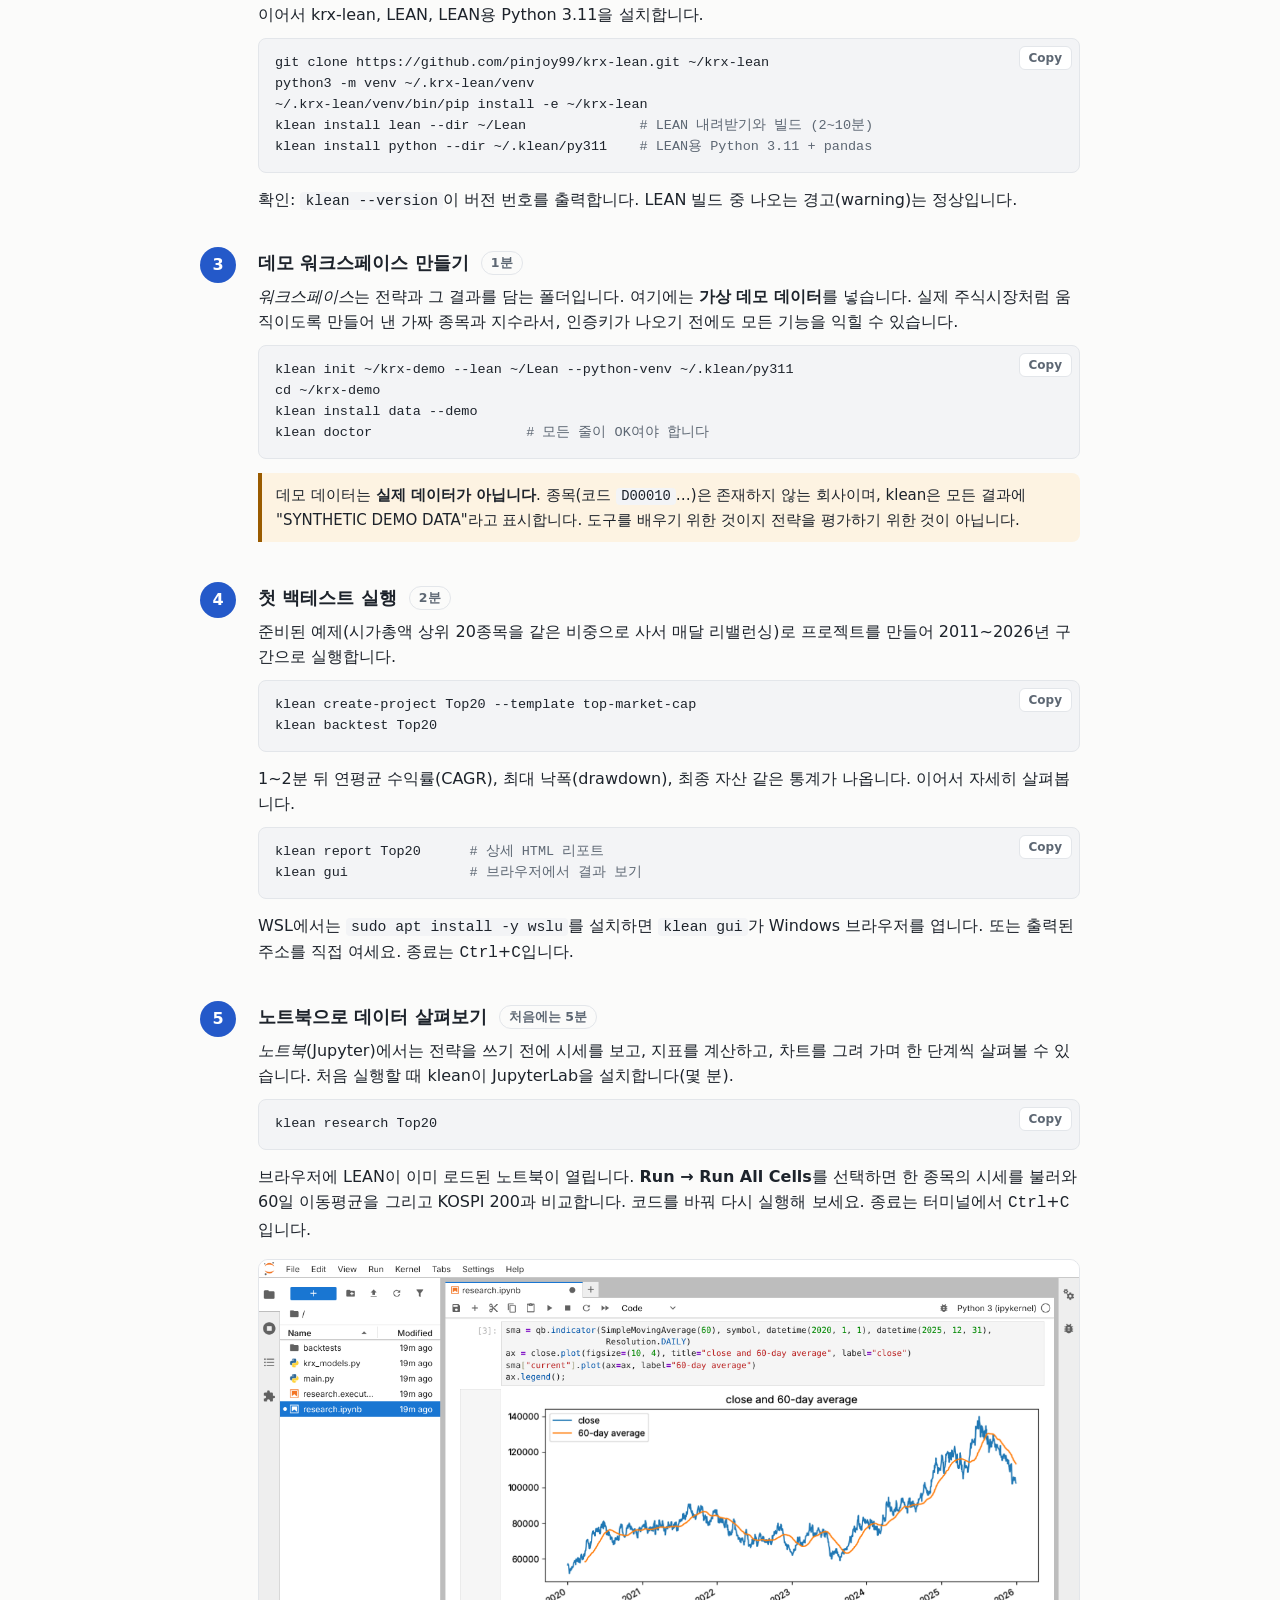
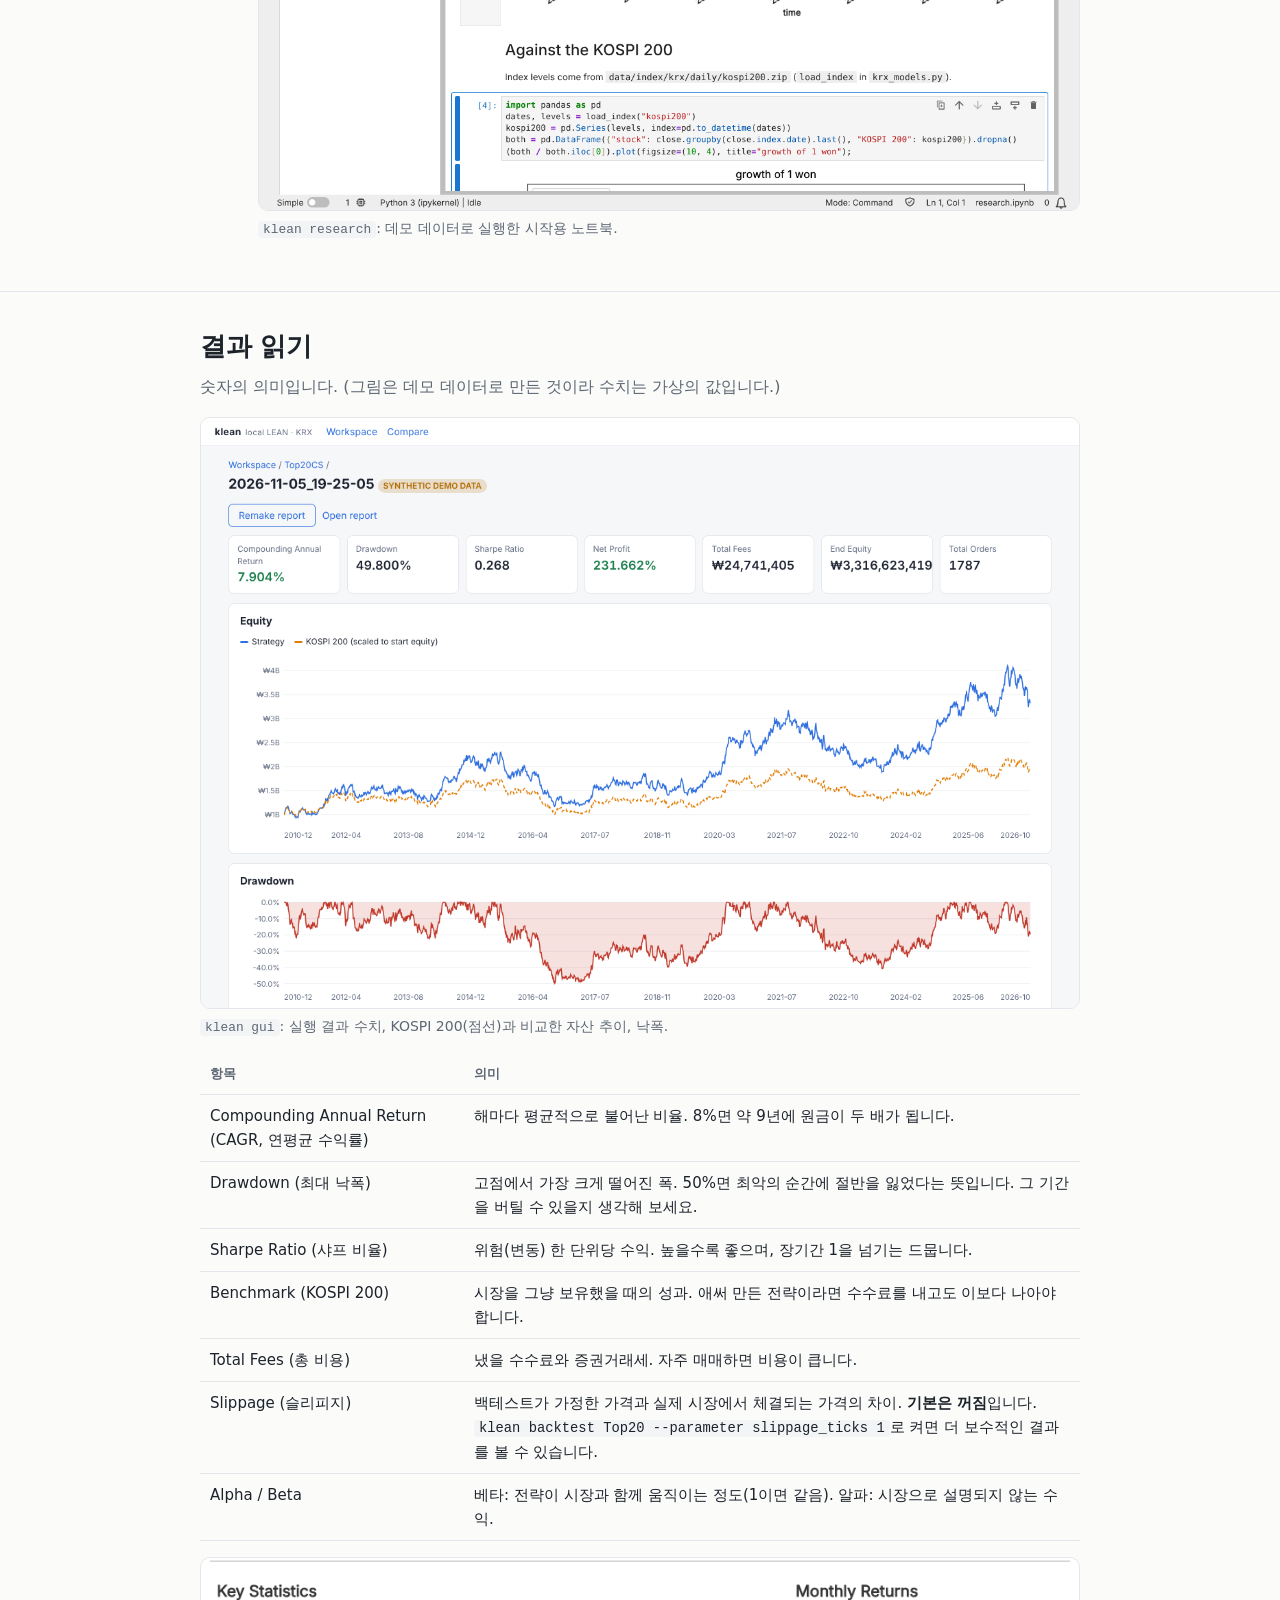
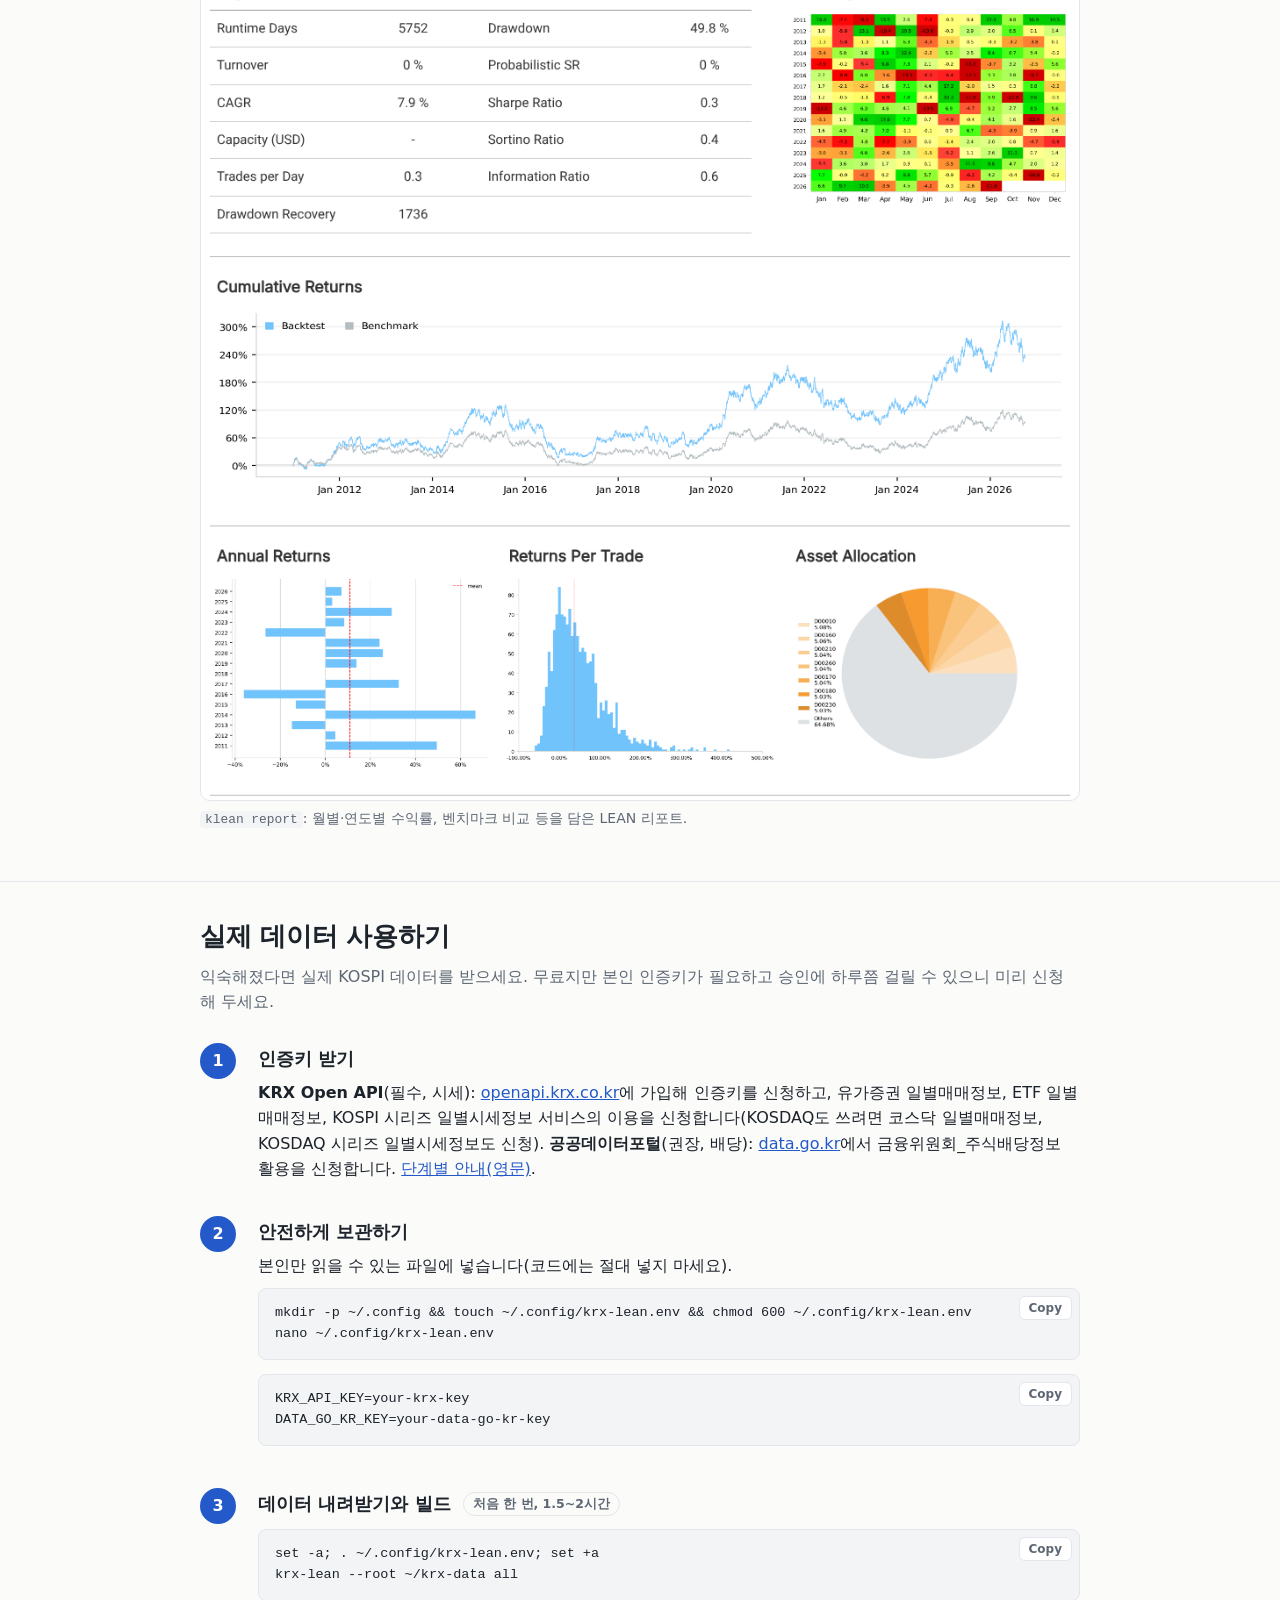
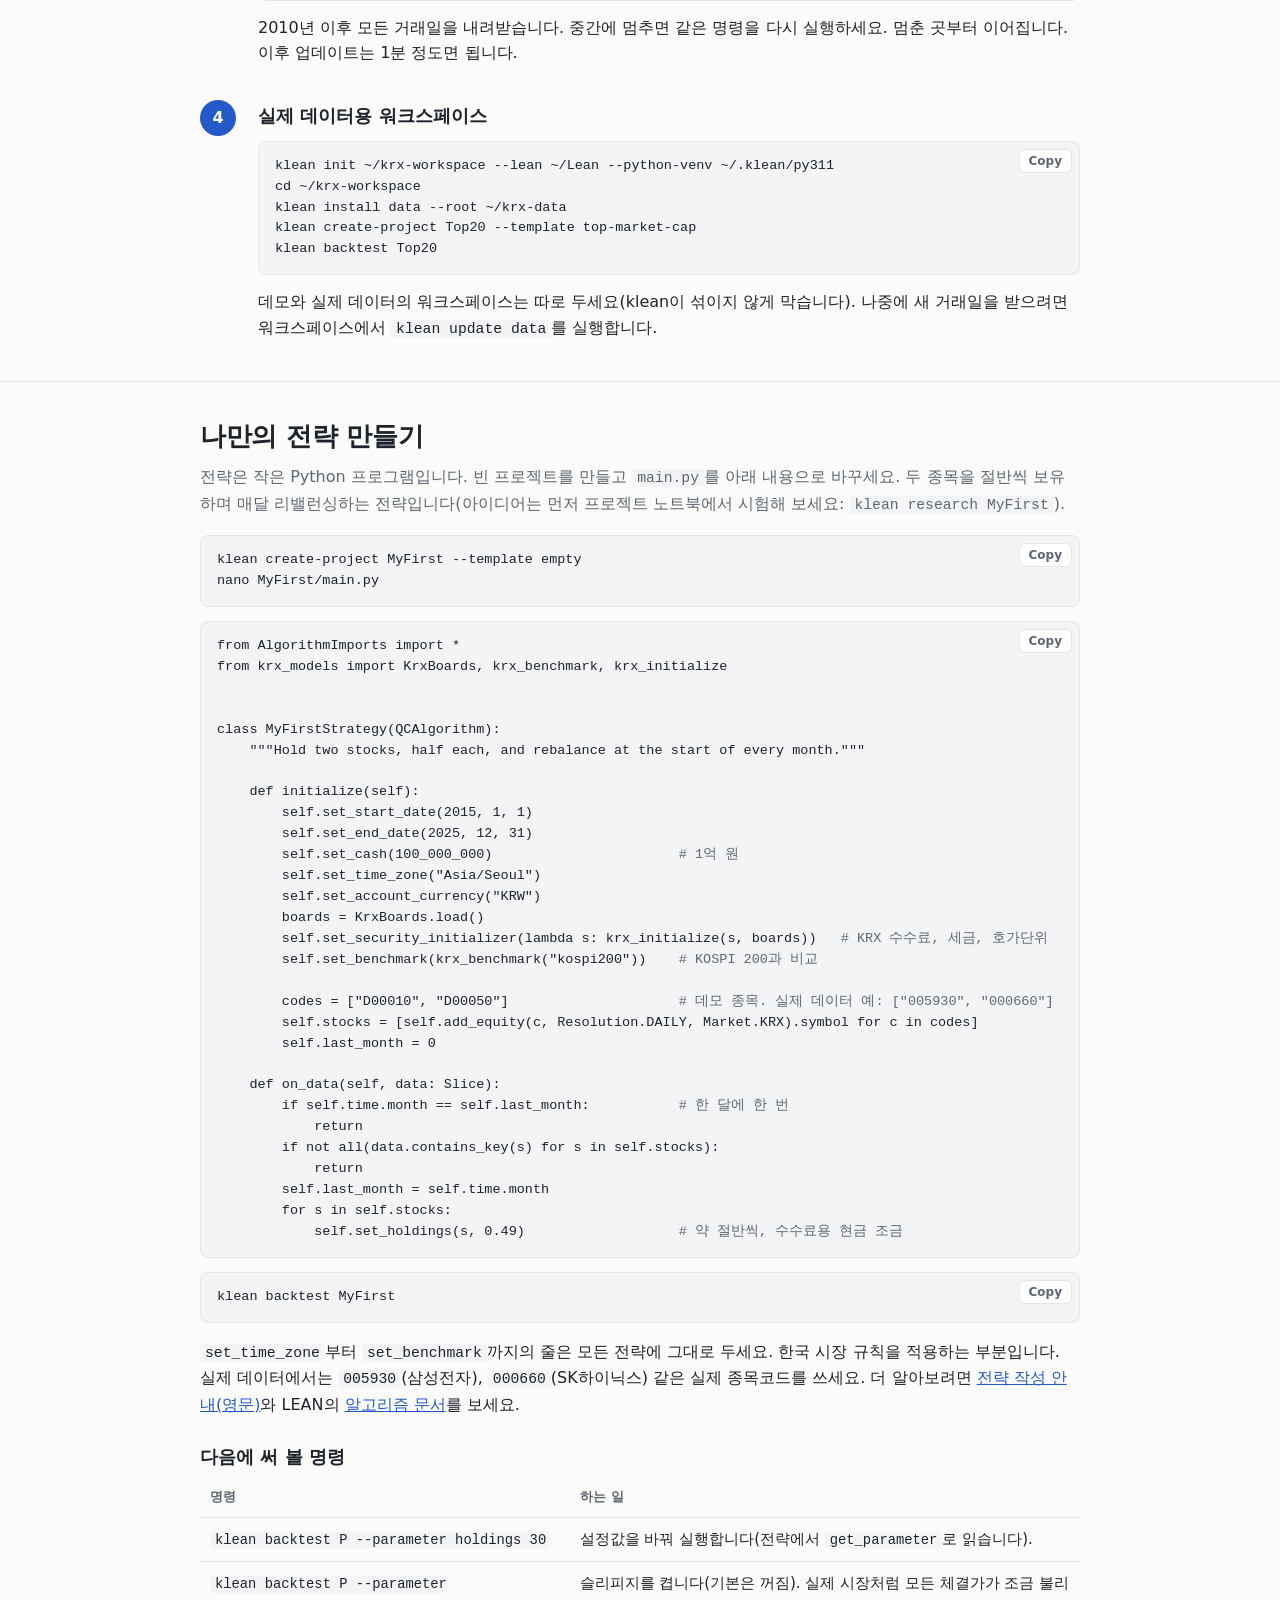
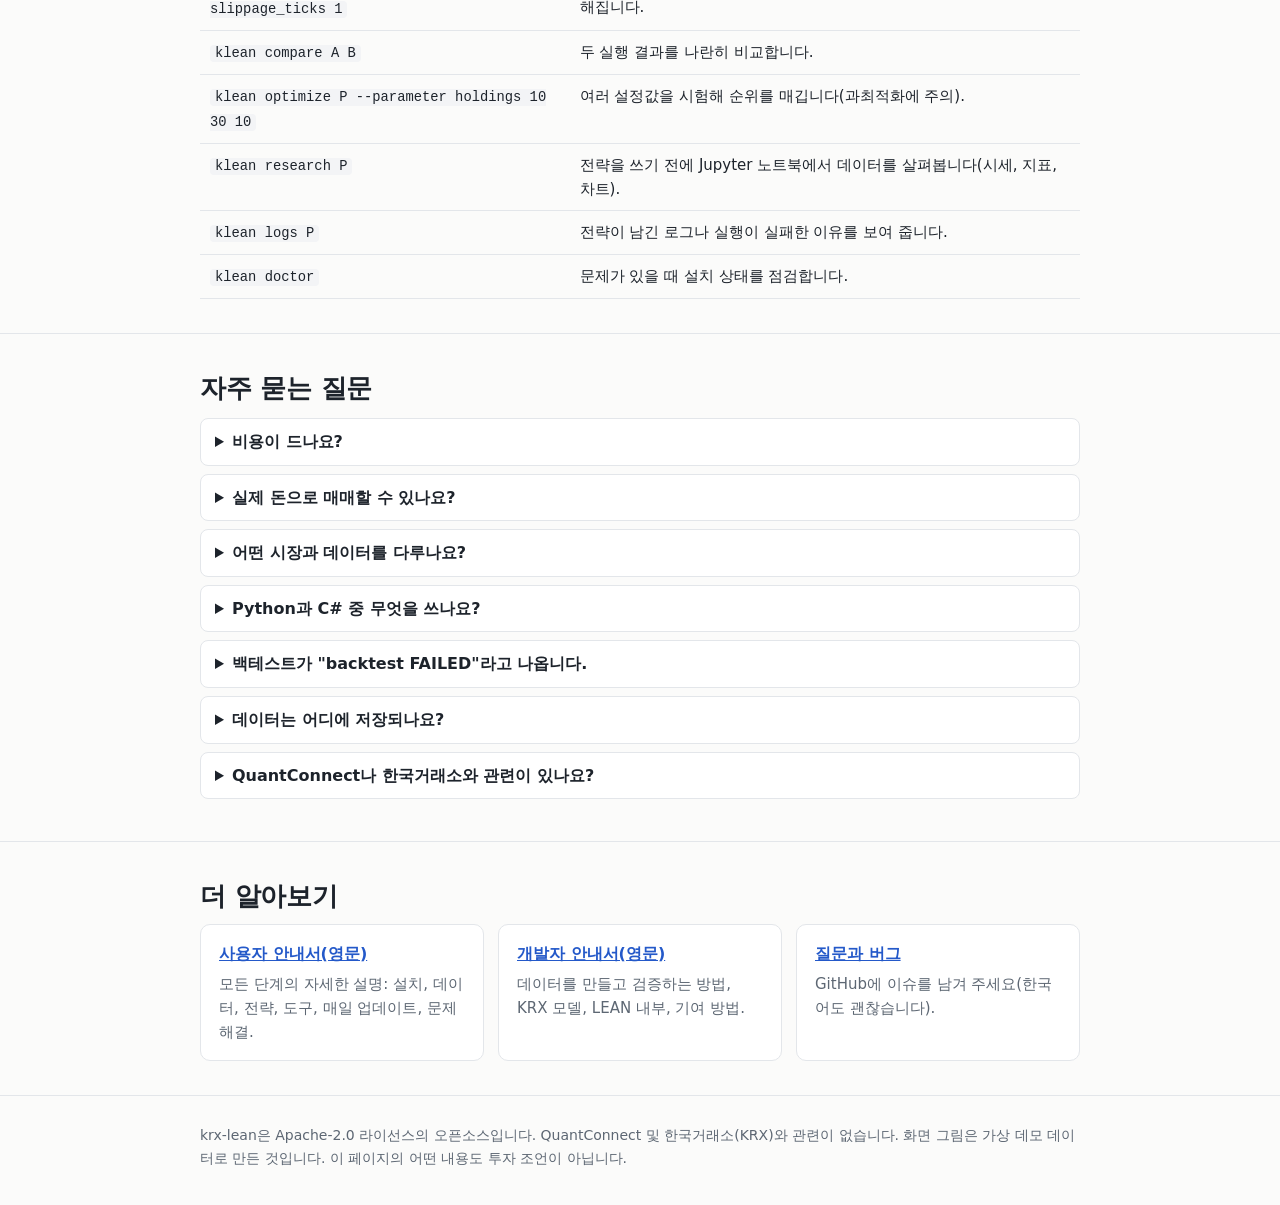
==== commit 61aad221: "0.0.11: create-project and delete-project as commands Replaces 0.0.10's `create project` / `delete p" ====
--- a/docs/ko/index.html
+++ b/docs/ko/index.html
@@ -231,7 +231,7 @@
         <h3>첫 백테스트 실행 <span class="time">2분</span></h3>
         <p>준비된 예제(시가총액 상위 20종목을 같은 비중으로 사서 매달 리밸런싱)로 프로젝트를 만들어 2011~2026년
           구간으로 실행합니다.</p>
-        <div class="code"><pre><code>klean create project Top20 --template top-market-cap
+        <div class="code"><pre><code>klean create-project Top20 --template top-market-cap
 klean backtest Top20</code></pre></div>
         <p>1~2분 뒤 연평균 수익률(CAGR), 최대 낙폭(drawdown), 최종 자산 같은 통계가 나옵니다. 이어서 자세히 살펴봅니다.</p>
         <div class="code"><pre><code>klean report Top20      <span class="c"># 상세 HTML 리포트</span>
@@ -334,7 +334,7 @@
         <div class="code"><pre><code>klean init ~/krx-workspace --lean ~/Lean --python-venv ~/.klean/py311
 cd ~/krx-workspace
 klean install data --root ~/krx-data
-klean create project Top20 --template top-market-cap
+klean create-project Top20 --template top-market-cap
 klean backtest Top20</code></pre></div>
         <p>데모와 실제 데이터의 워크스페이스는 따로 두세요(klean이 섞이지 않게 막습니다). 나중에 새 거래일을
           받으려면 워크스페이스에서 <code>klean update data</code>를 실행합니다.</p>
@@ -349,7 +349,7 @@
     <p class="sub">전략은 작은 Python 프로그램입니다. 빈 프로젝트를 만들고 <code>main.py</code>를 아래 내용으로
       바꾸세요. 두 종목을 절반씩 보유하며 매달 리밸런싱하는 전략입니다(아이디어는 먼저 프로젝트 노트북에서 시험해
       보세요: <code>klean research MyFirst</code>).</p>
-    <div class="code"><pre><code>klean create project MyFirst --template empty
+    <div class="code"><pre><code>klean create-project MyFirst --template empty
 nano MyFirst/main.py</code></pre></div>
     <div class="code"><pre><code>from AlgorithmImports import *
 from krx_models import KrxBoards, krx_benchmark, krx_initialize
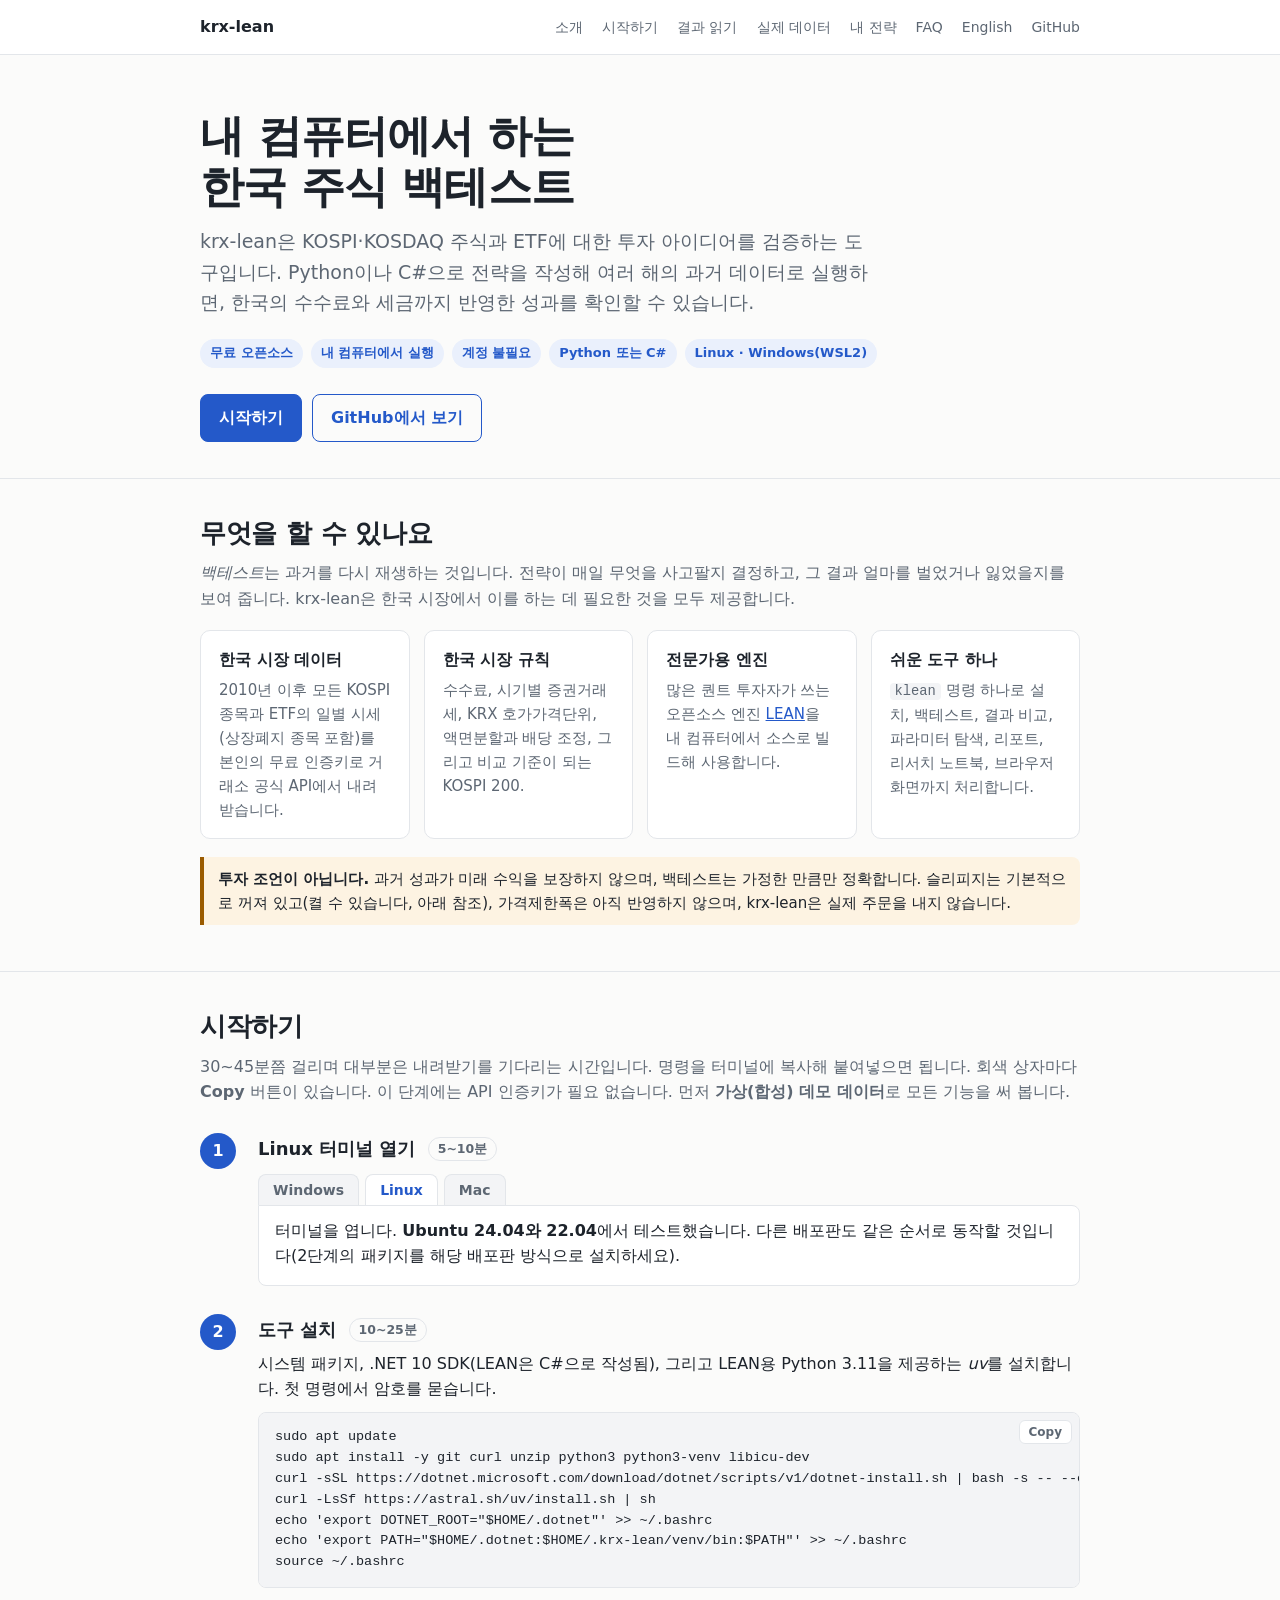
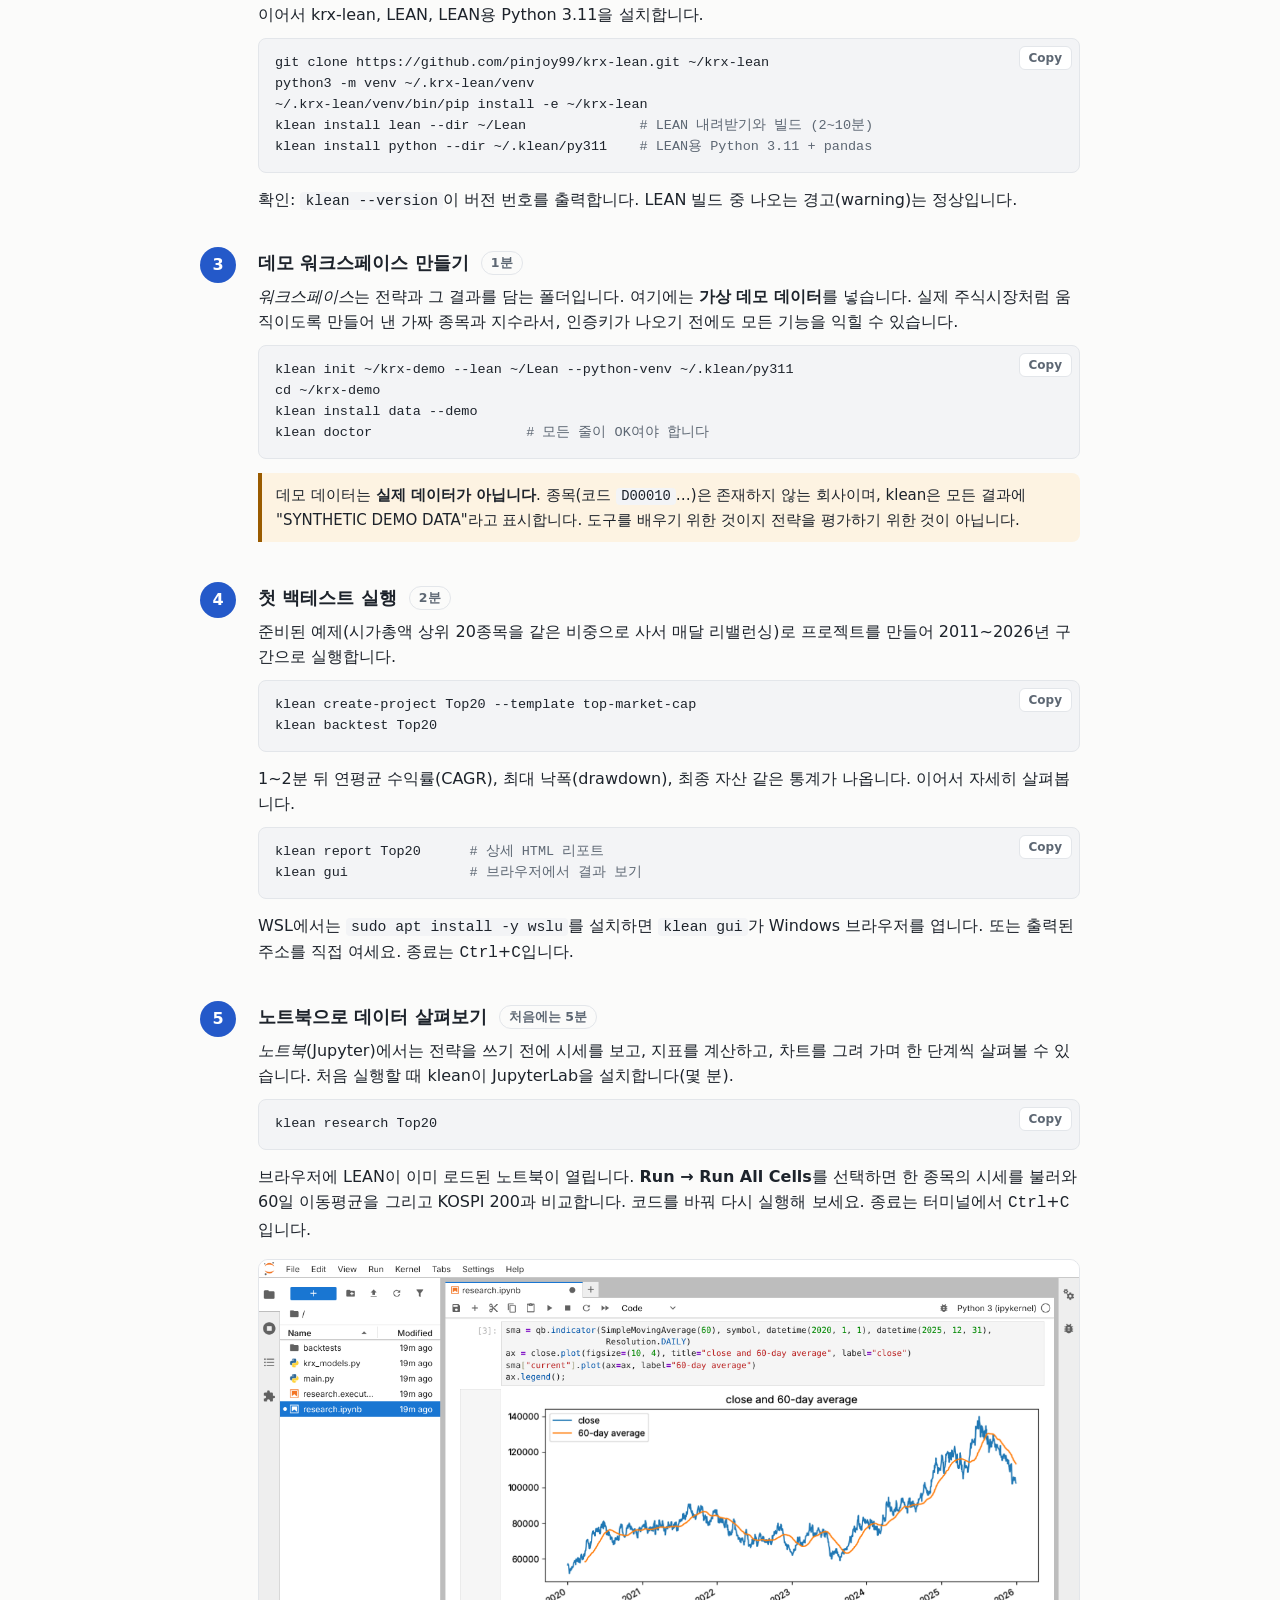
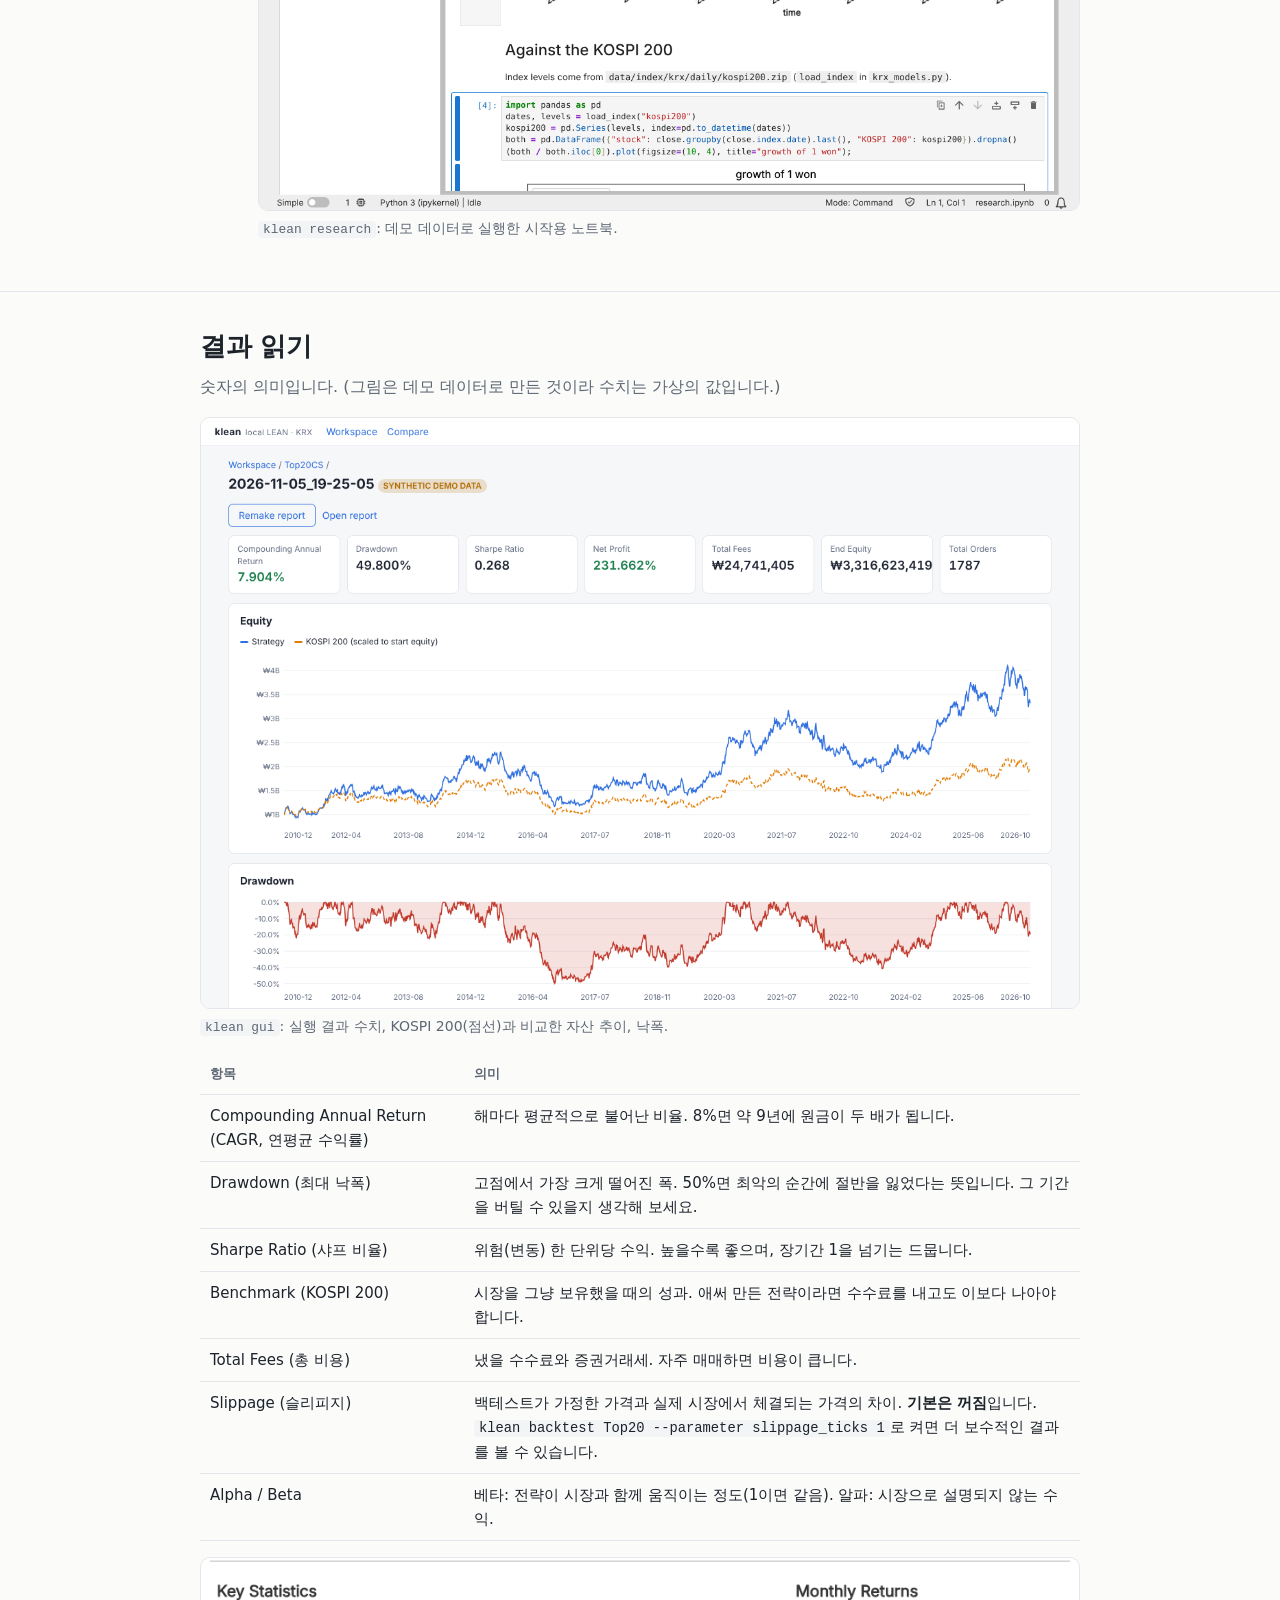
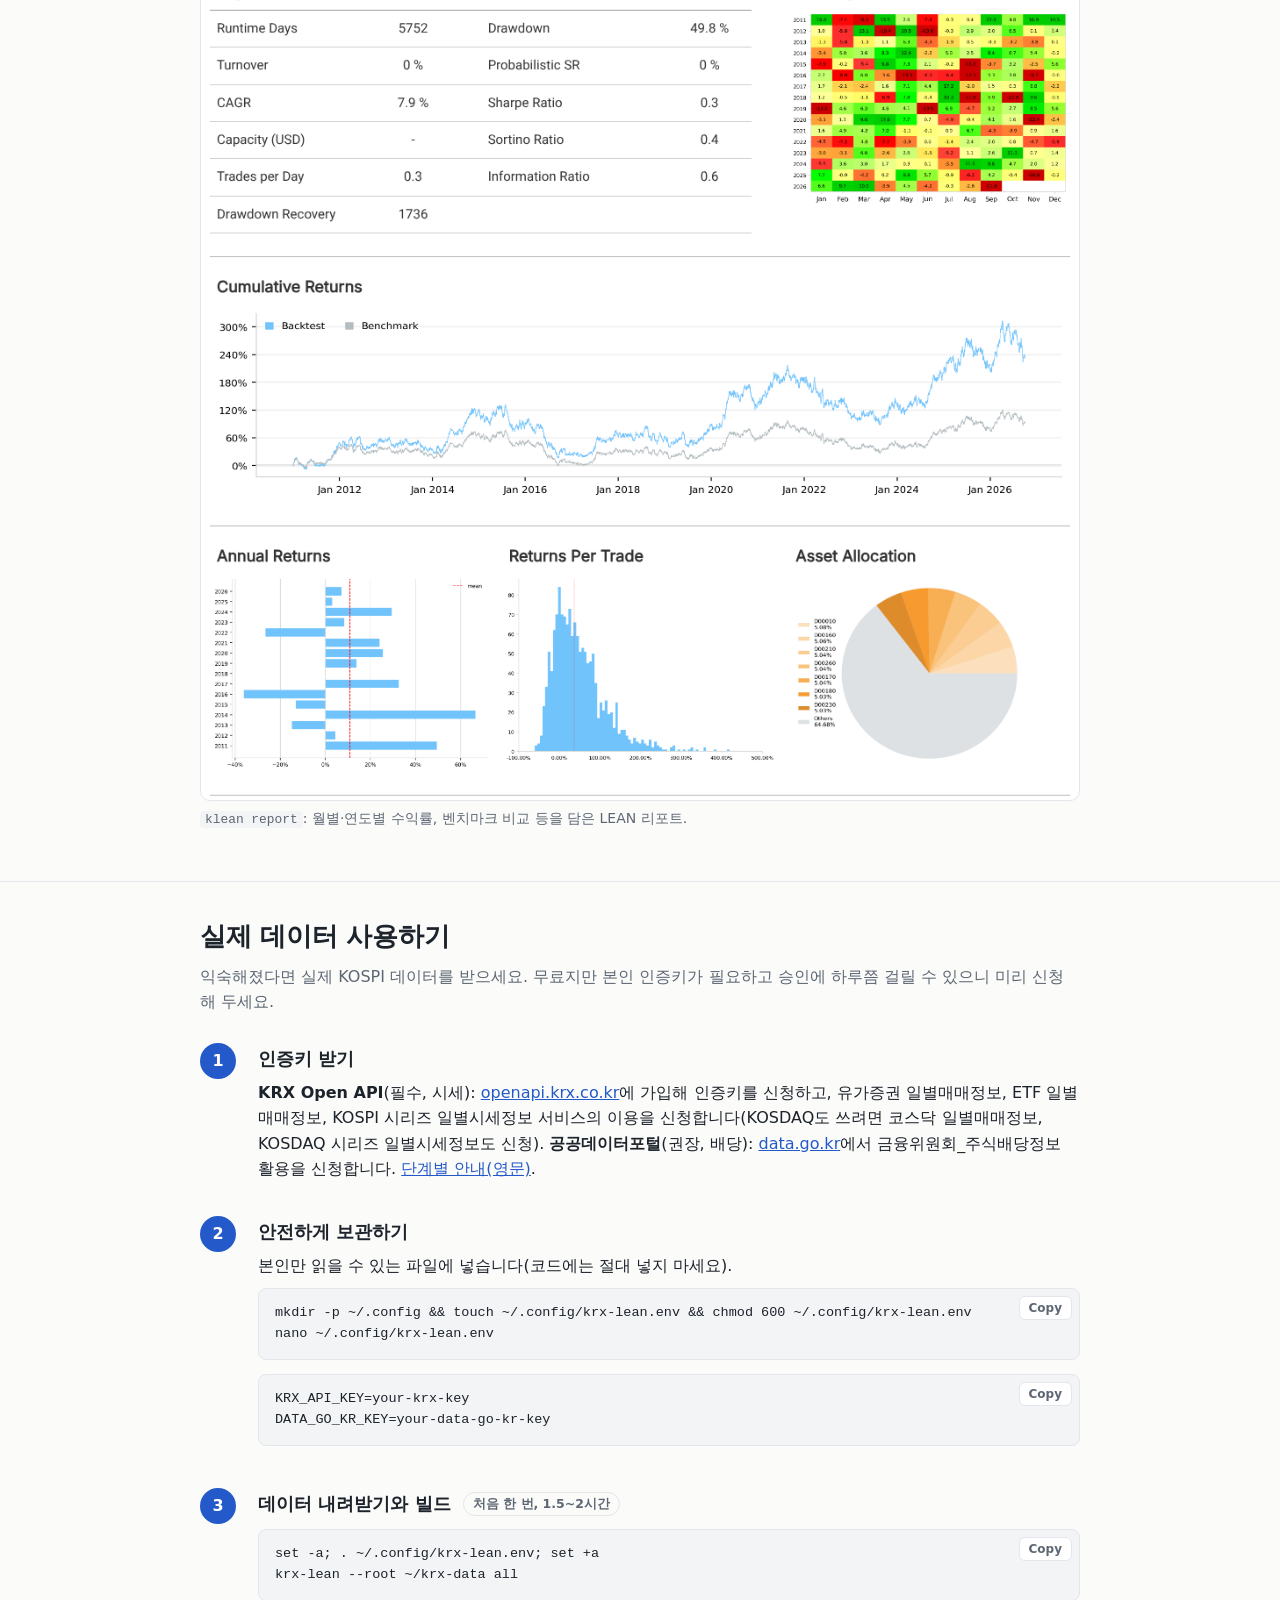
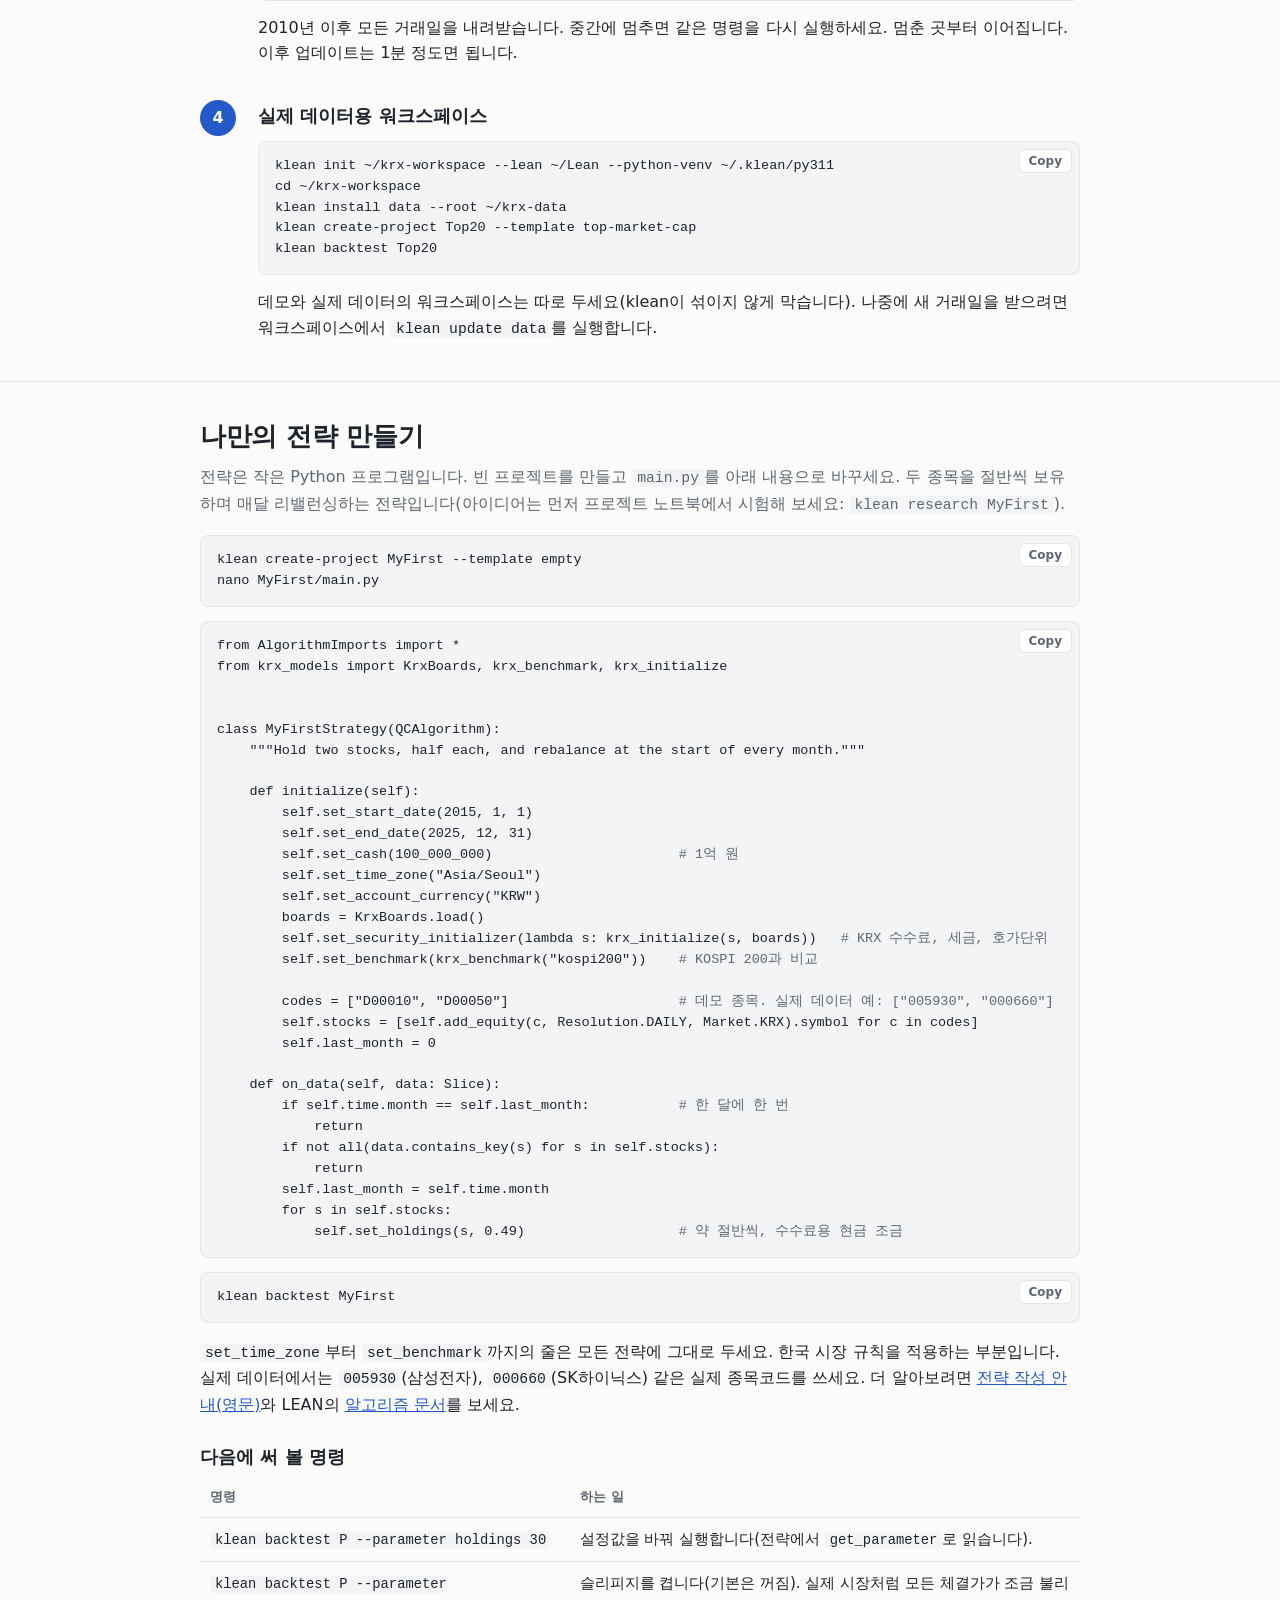
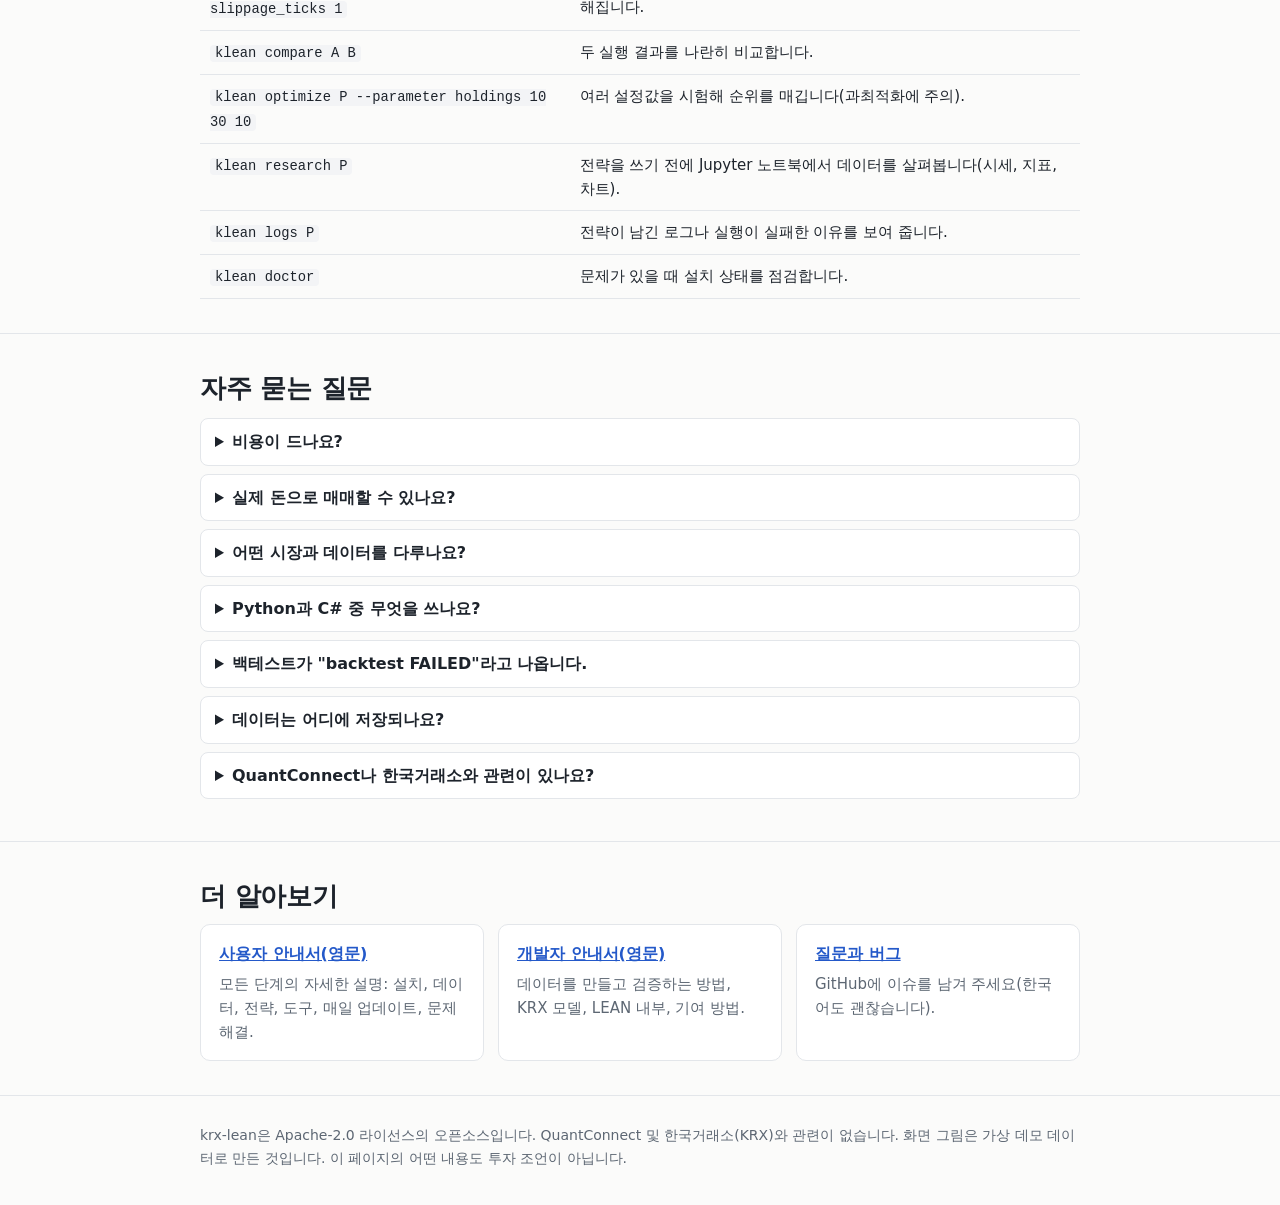
==== commit 5786c23f: "Docs: .NET install script by its full URL (the dot.net short link can be reset) Co-Authored-By: Clau" ====
--- a/docs/ko/index.html
+++ b/docs/ko/index.html
@@ -193,7 +193,7 @@
           설치합니다. 첫 명령에서 암호를 묻습니다.</p>
         <div class="code"><pre><code>sudo apt update
 sudo apt install -y git curl unzip python3 python3-venv libicu-dev
-curl -sSL https://dot.net/v1/dotnet-install.sh | bash -s -- --channel 10.0
+curl -sSL https://dotnet.microsoft.com/download/dotnet/scripts/v1/dotnet-install.sh | bash -s -- --channel 10.0
 curl -LsSf https://astral.sh/uv/install.sh | sh
 echo 'export DOTNET_ROOT="$HOME/.dotnet"' &gt;&gt; ~/.bashrc
 echo 'export PATH="$HOME/.dotnet:$HOME/.krx-lean/venv/bin:$PATH"' &gt;&gt; ~/.bashrc
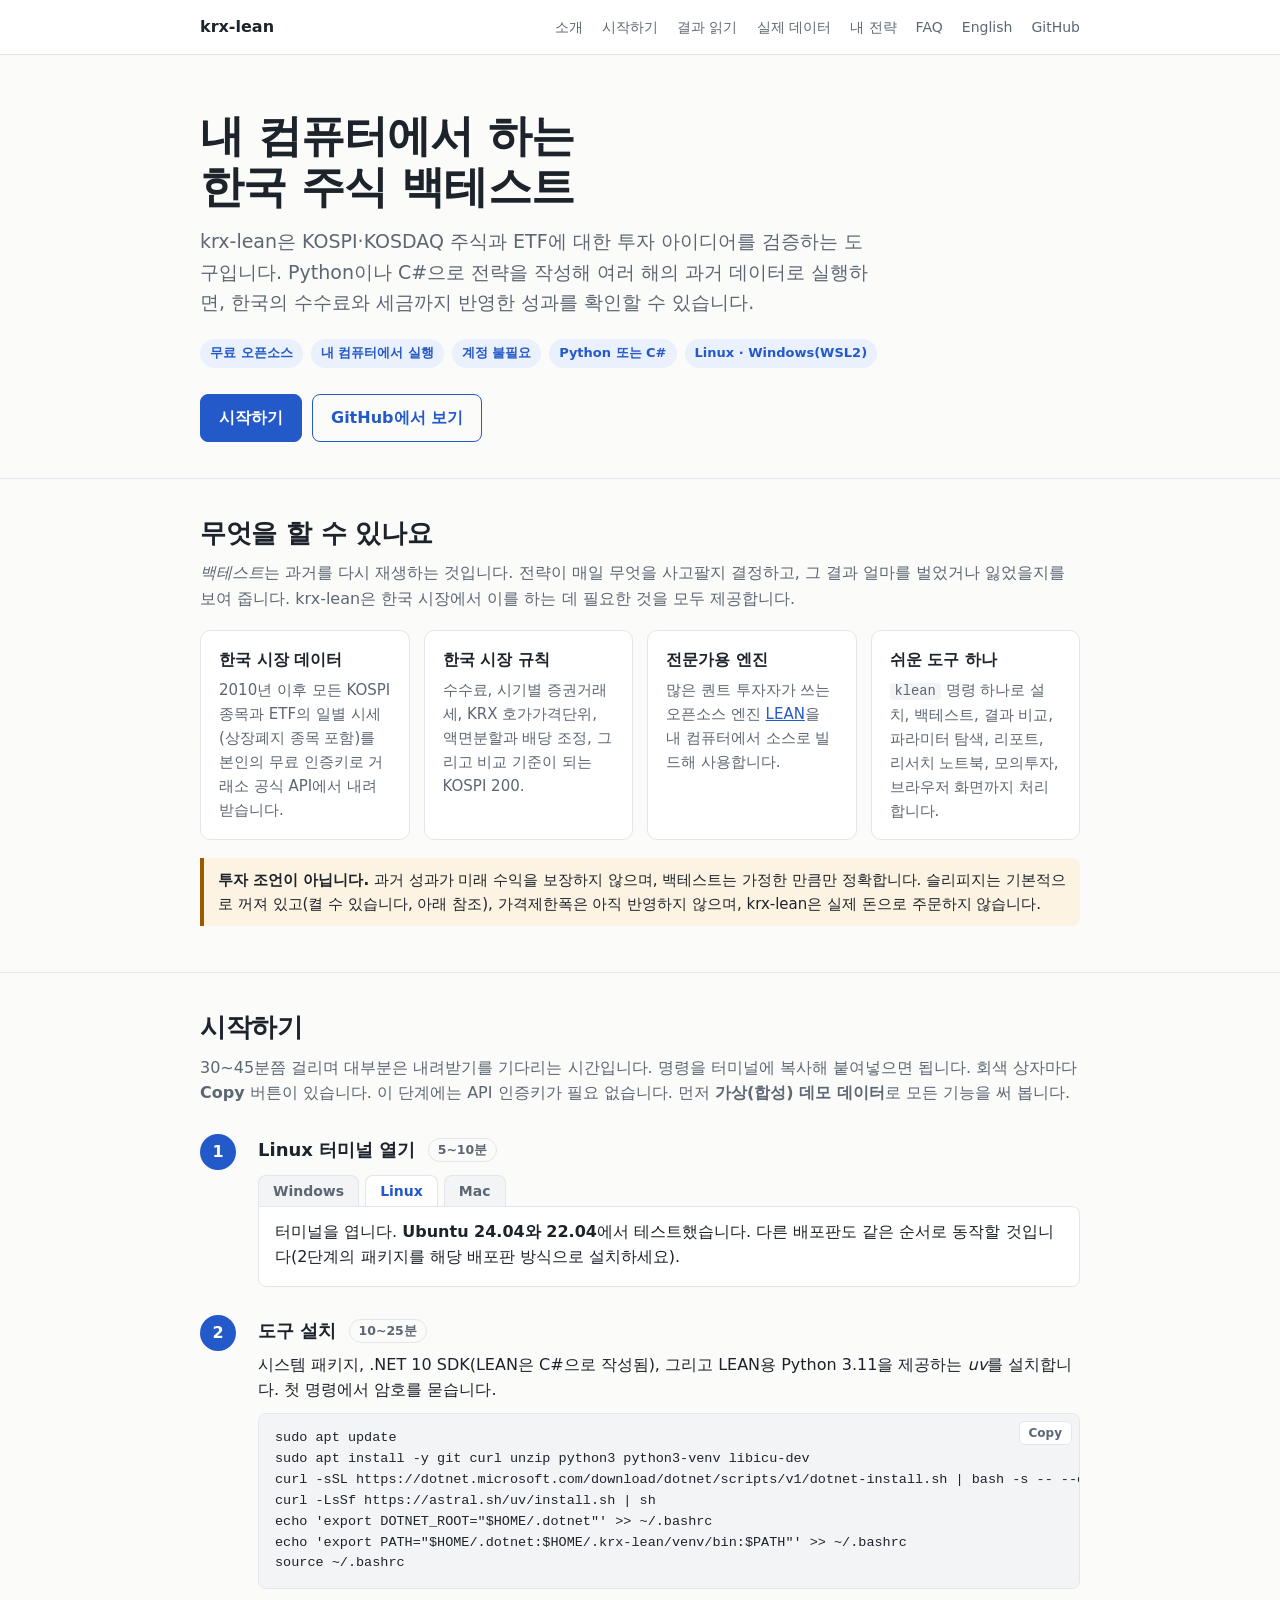
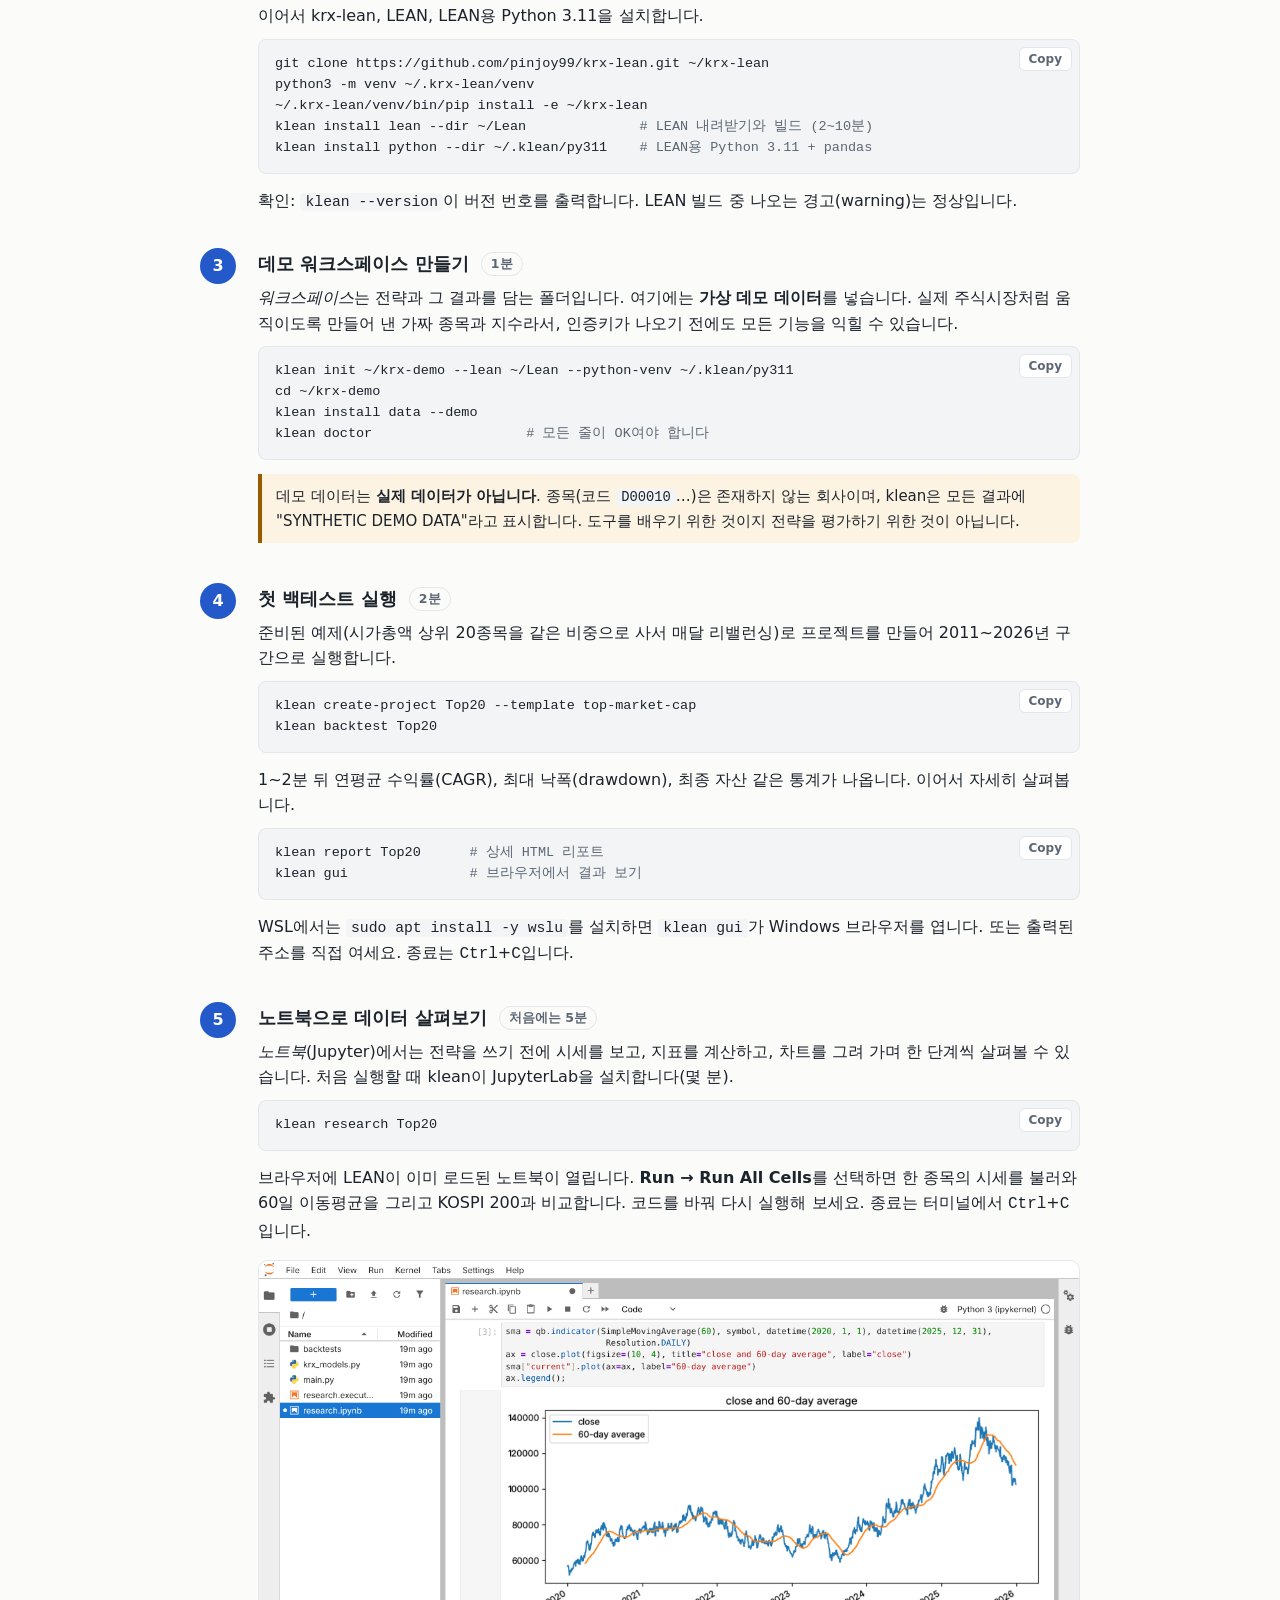
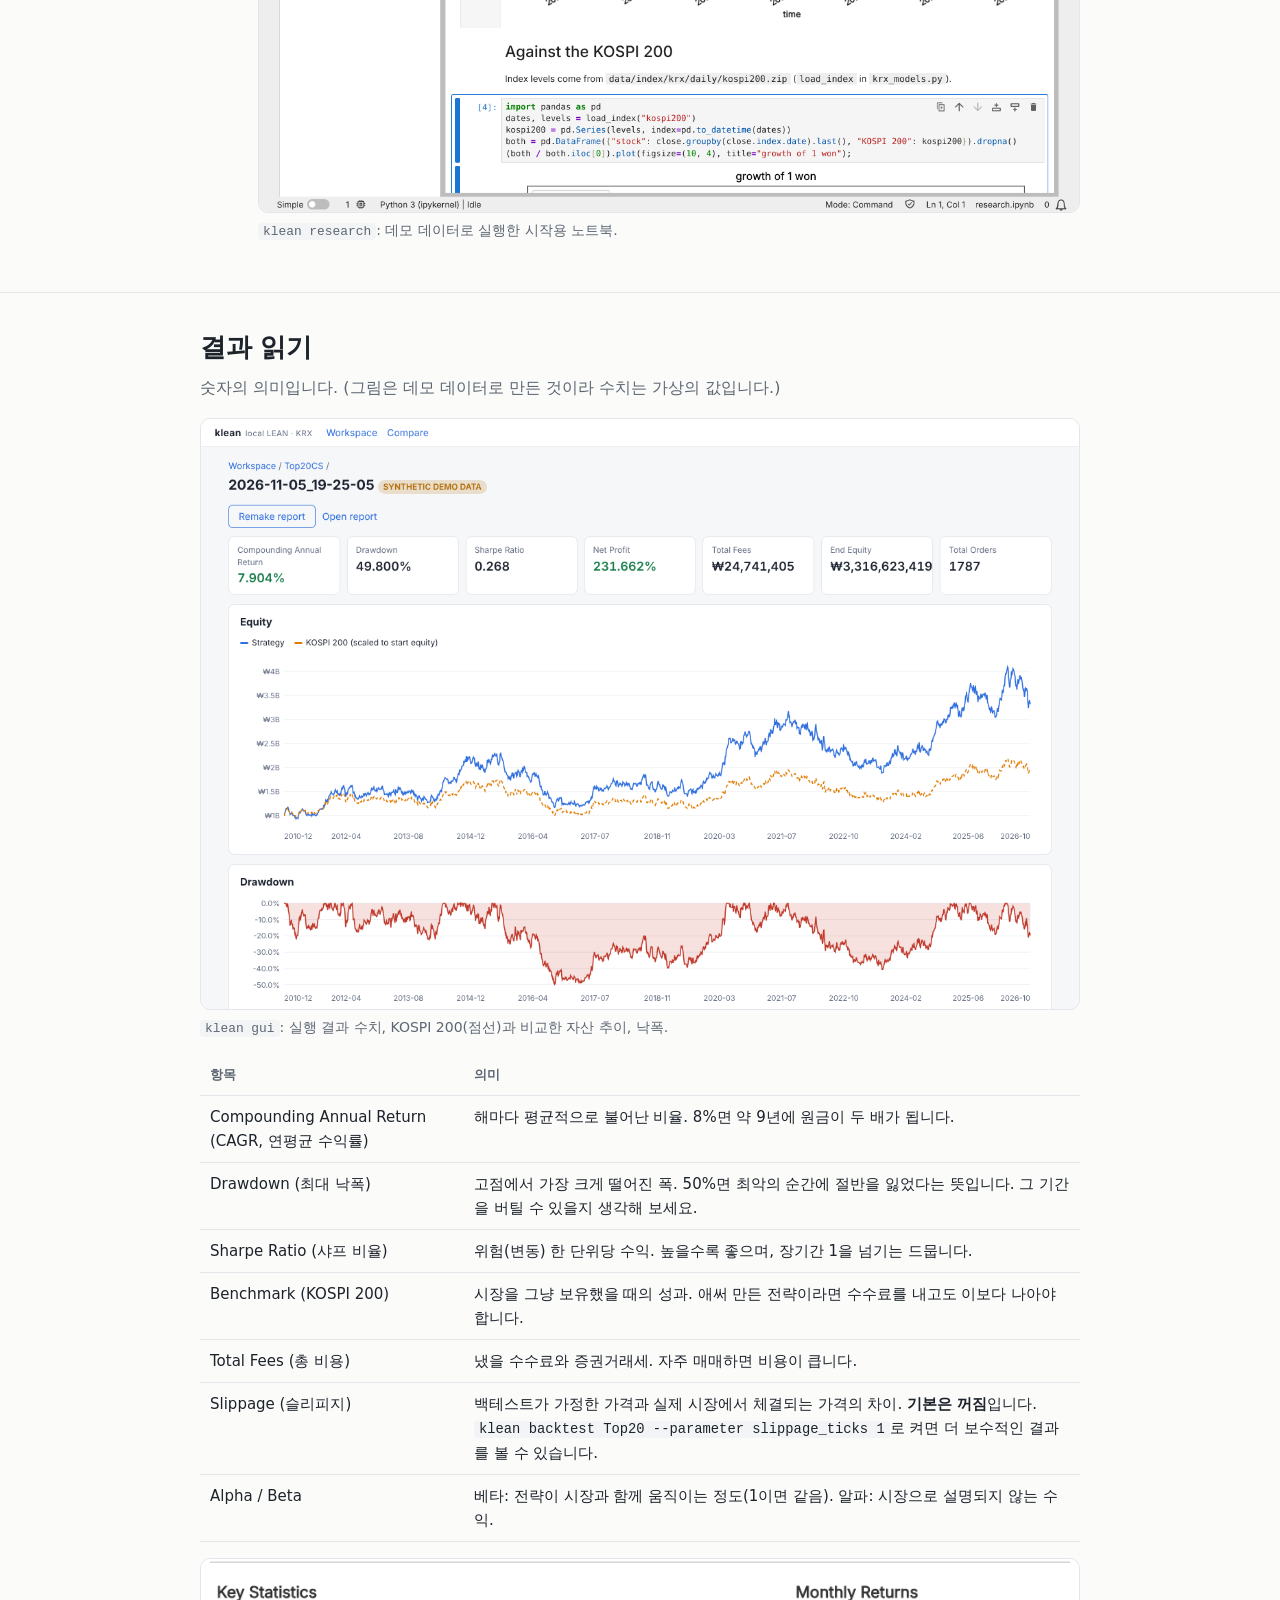
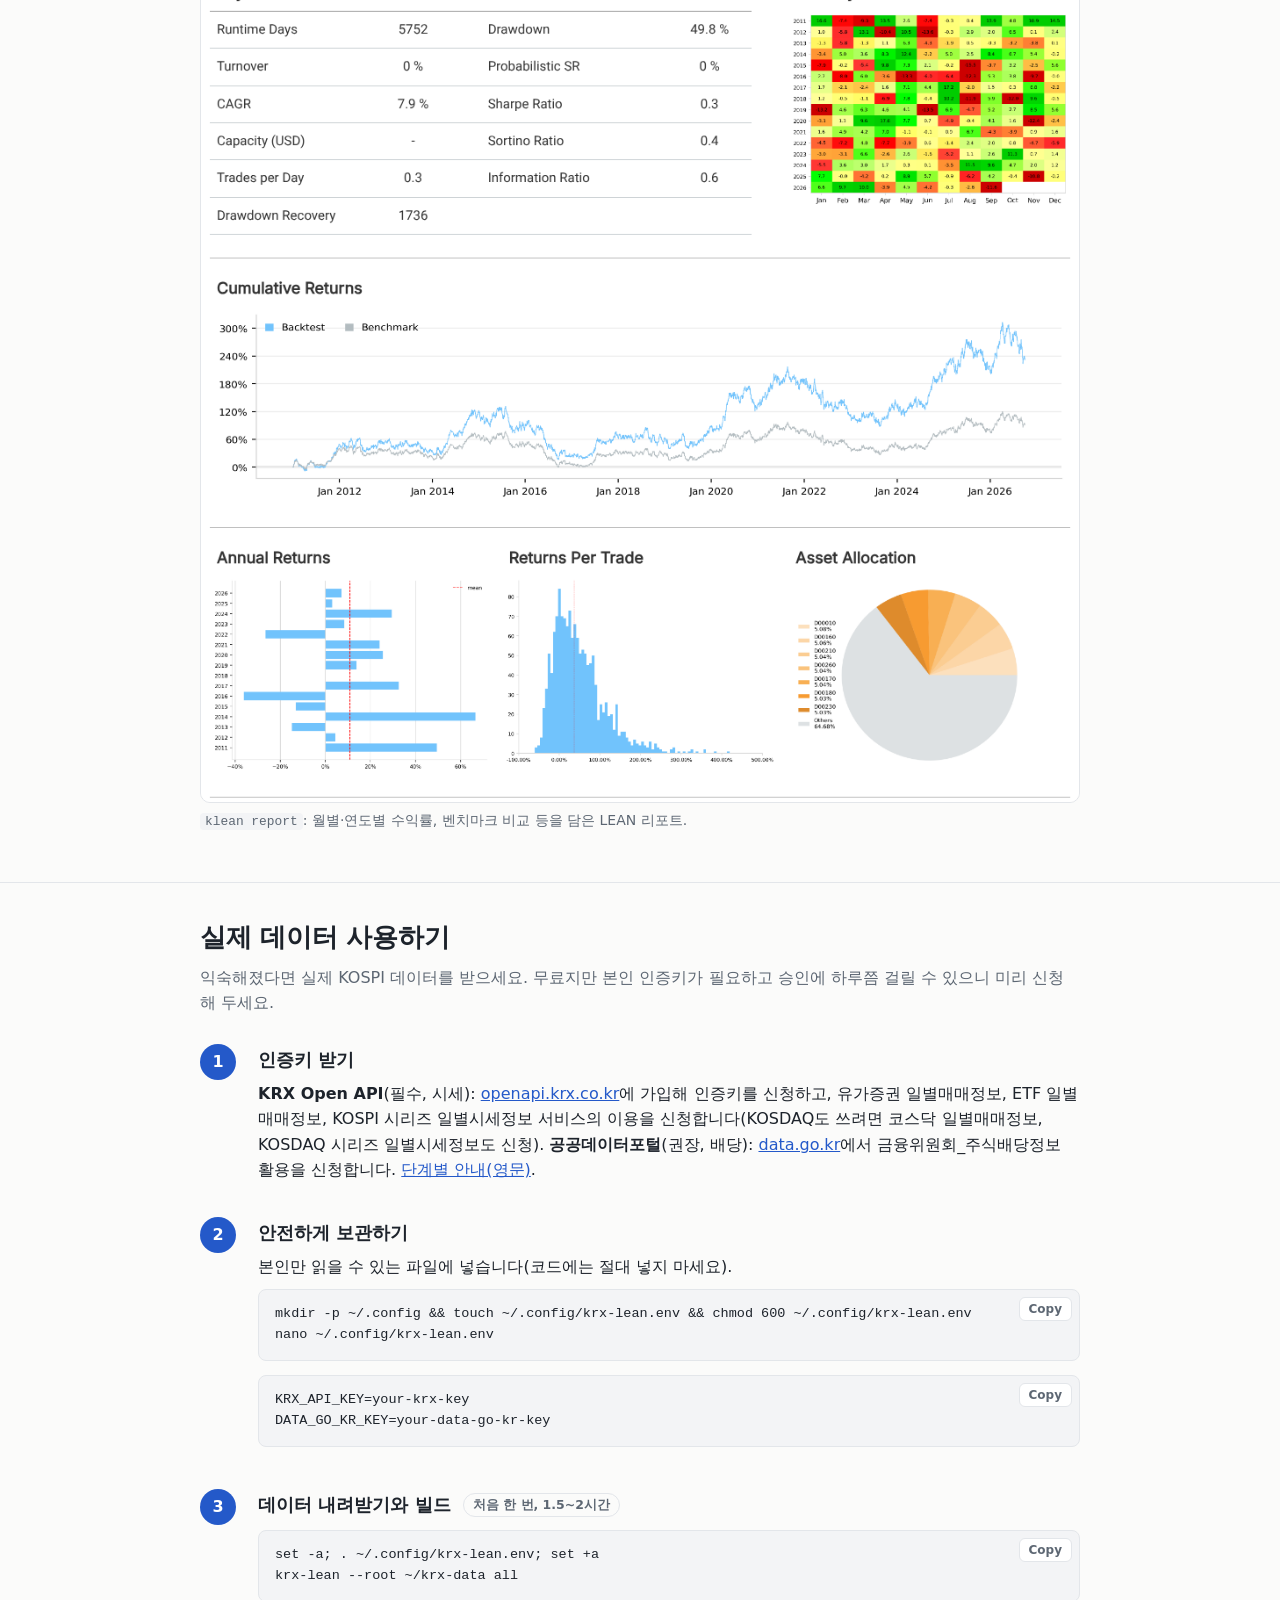
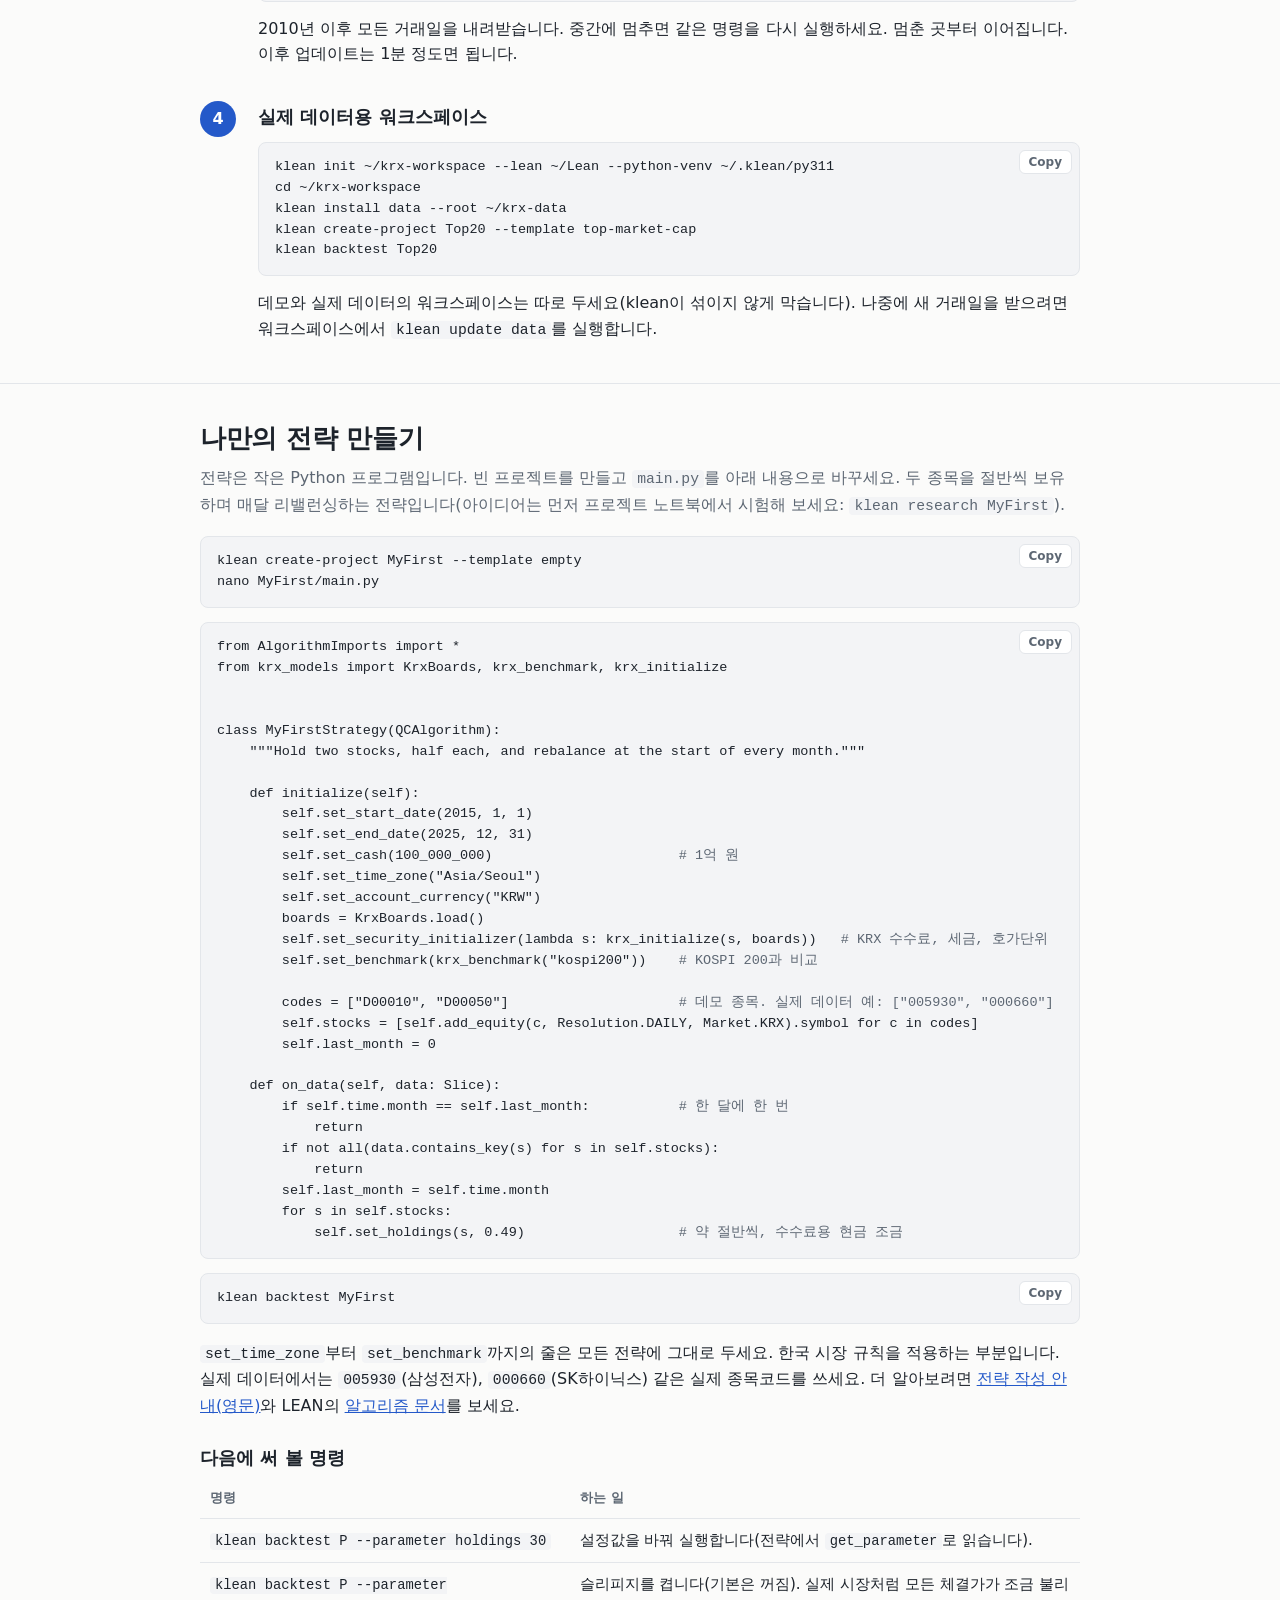
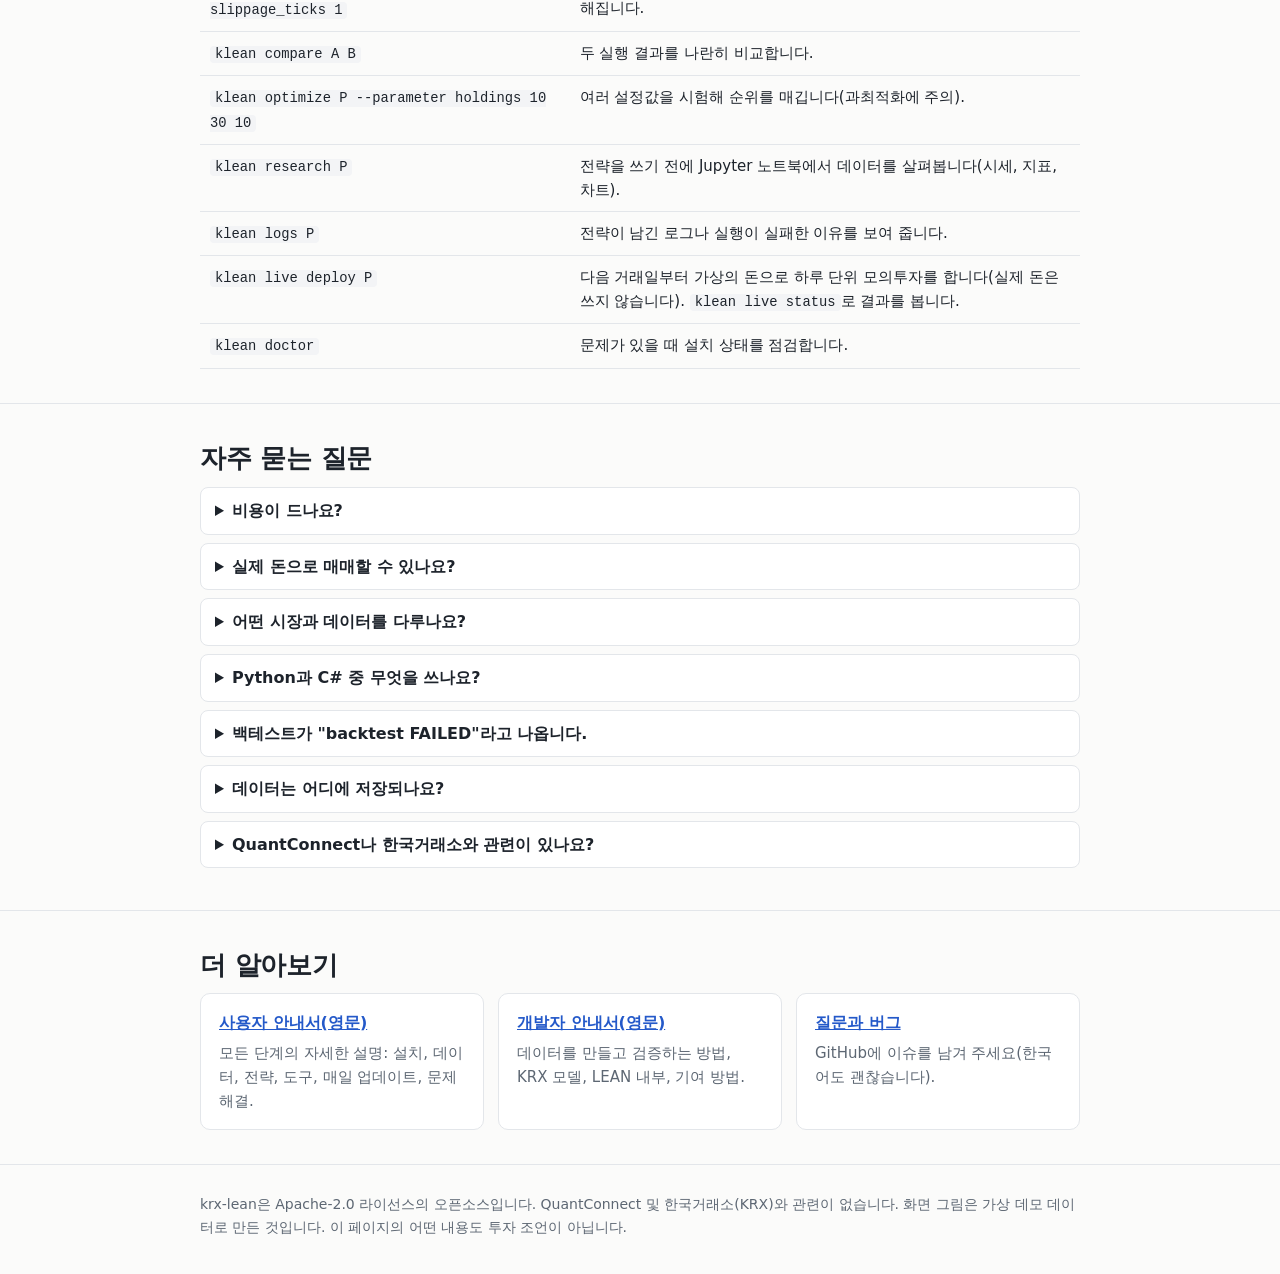
==== commit 02fbf21c: "0.0.22: docs for the research and paper trading scope READMEs (English, Korean), the beginner's guid" ====
--- a/docs/ko/index.html
+++ b/docs/ko/index.html
@@ -140,11 +140,11 @@
       <div class="card"><h3>전문가용 엔진</h3><p>많은 퀀트 투자자가 쓰는 오픈소스 엔진
         <a href="https://github.com/QuantConnect/Lean">LEAN</a>을 내 컴퓨터에서 소스로 빌드해 사용합니다.</p></div>
       <div class="card"><h3>쉬운 도구 하나</h3><p><code>klean</code> 명령 하나로 설치, 백테스트, 결과 비교, 파라미터 탐색,
-        리포트, 리서치 노트북, 브라우저 화면까지 처리합니다.</p></div>
+        리포트, 리서치 노트북, 모의투자, 브라우저 화면까지 처리합니다.</p></div>
     </div>
     <div class="note warn" style="margin-top:18px"><strong>투자 조언이 아닙니다.</strong> 과거 성과가 미래 수익을
       보장하지 않으며, 백테스트는 가정한 만큼만 정확합니다. 슬리피지는 기본적으로 꺼져 있고(켤 수 있습니다, 아래 참조),
-      가격제한폭은 아직 반영하지 않으며, krx-lean은 실제 주문을 내지 않습니다.</div>
+      가격제한폭은 아직 반영하지 않으며, krx-lean은 실제 돈으로 주문하지 않습니다.</div>
   </div>
 </section>
 
@@ -396,6 +396,7 @@
       <tr><td><code>klean optimize P --parameter holdings 10 30 10</code></td><td>여러 설정값을 시험해 순위를 매깁니다(과최적화에 주의).</td></tr>
       <tr><td><code>klean research P</code></td><td>전략을 쓰기 전에 Jupyter 노트북에서 데이터를 살펴봅니다(시세, 지표, 차트).</td></tr>
       <tr><td><code>klean logs P</code></td><td>전략이 남긴 로그나 실행이 실패한 이유를 보여 줍니다.</td></tr>
+      <tr><td><code>klean live deploy P</code></td><td>다음 거래일부터 가상의 돈으로 하루 단위 모의투자를 합니다(실제 돈은 쓰지 않습니다). <code>klean live status</code>로 결과를 봅니다.</td></tr>
       <tr><td><code>klean doctor</code></td><td>문제가 있을 때 설치 상태를 점검합니다.</td></tr>
     </table>
   </div>
@@ -407,7 +408,9 @@
     <details><summary>비용이 드나요?</summary>
       <p>아니요. krx-lean, LEAN, 데이터 API 모두 무료입니다. QuantConnect 계정이나 구독도 필요 없습니다.</p></details>
     <details><summary>실제 돈으로 매매할 수 있나요?</summary>
-      <p>아직은 아닙니다. 과거 데이터로 전략을 검증하기만 합니다. 증권사와는 전혀 연결되지 않습니다.</p></details>
+      <p>아니요. krx-lean은 연구와 모의투자 전용입니다. 과거 데이터로 검증한 전략은 <code>klean live deploy</code>로
+        하루 단위 모의투자를 할 수 있습니다. klean의 자체 모의 브로커나 한국투자증권 모의투자 계좌에서 가상의 돈으로만
+        거래하며, 실제 돈으로는 주문하지 않습니다.</p></details>
     <details><summary>어떤 시장과 데이터를 다루나요?</summary>
       <p>KOSPI 주식, ETF, KOSDAQ 주식(KOSDAQ은 KRX 인증키에 서비스 세 가지를 추가로 승인받아야 합니다)의 2010년 이후 일별 시세입니다. KONEX와 장중(분 단위) 데이터는 아직 다루지 않습니다.</p></details>
     <details><summary>Python과 C# 중 무엇을 쓰나요?</summary>
